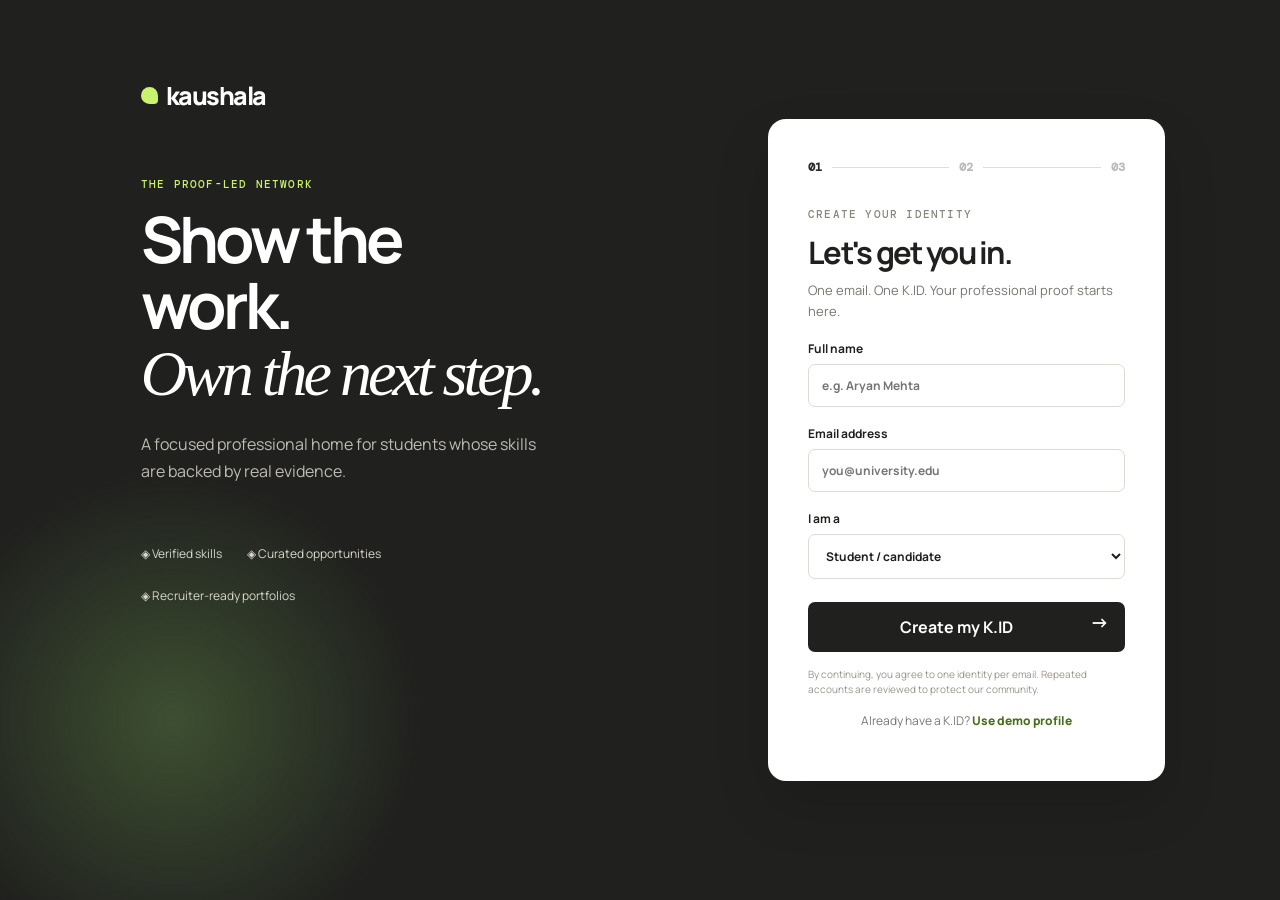
==== kaushala/frontend/index.html @ c70424e6 "add index.html to frontend" ====
<!doctype html>
<html lang="en">

<head>
    <meta charset="UTF-8" />
    <meta
        name="viewport"
        content="width=device-width, initial-scale=1.0"
    />

    <title>Kaushala — proof-led careers</title>

    <link rel="preconnect" href="https://fonts.googleapis.com">
    <link rel="preconnect" href="https://fonts.gstatic.com" crossorigin>

    <link
        href="https://fonts.googleapis.com/css2?family=DM+Mono:wght@400;500&family=Manrope:wght@400;500;600;700;800&display=swap"
        rel="stylesheet"
    >

    <link rel="stylesheet" href="style.css" />
</head>

<body>

<!-- =====================================================
     AUTH
===================================================== -->

<section id="auth" class="auth-shell">

    <div class="auth-copy">

        <a class="brand">
            <i></i>
            kaushala
        </a>

        <div class="eyebrow">
            THE PROOF-LED NETWORK
        </div>

        <h1>
            Show the work.<br>
            <em>Own the next step.</em>
        </h1>

        <p>
            A focused professional home for students
            whose skills are backed by real evidence.
        </p>

        <div class="proof-points">
            <span>◈ Verified skills</span>
            <span>◈ Curated opportunities</span>
            <span>◈ Recruiter-ready portfolios</span>
        </div>

    </div>


    <div class="auth-card">

        <div class="stepper">
            <b>01</b>
            <span></span>
            <b class="muted">02</b>
            <span></span>
            <b class="muted">03</b>
        </div>

        <p class="eyebrow">
            CREATE YOUR IDENTITY
        </p>

        <h2>
            Let's get you in.
        </h2>

        <p class="subtle">
            One email. One K.ID.
            Your professional proof starts here.
        </p>

        <label>
            Full name
            <input
                id="name"
                placeholder="e.g. Aryan Mehta"
            />
        </label>

        <label>
            Email address
            <input
                id="email"
                type="email"
                placeholder="you@university.edu"
            />
        </label>

        <label>
            I am a
            <select id="role">
                <option>Student / candidate</option>
                <option>Recruiter / employer</option>
            </select>
        </label>

        <button
            class="primary"
            id="createID"
        >
            Create my K.ID
            <span>→</span>
        </button>

        <p class="tiny">
            By continuing, you agree to one identity per email.
            Repeated accounts are reviewed to protect our community.
        </p>

        <p class="signin">
            Already have a K.ID?
            <a href="#" id="demoLogin">
                Use demo profile
            </a>
        </p>

    </div>

</section>


<!-- =====================================================
     APPLICATION
===================================================== -->

<main id="app" class="hidden">

    <!-- SIDEBAR -->

    <aside>

        <a class="brand">
            <i></i>
            kaushala
        </a>

        <div class="kid">
            K.ID

            <strong id="kidValue">
                KN-8240
            </strong>

            <button
                id="copyKid"
                title="Copy K.ID"
            >
                ⧉
            </button>
        </div>

        <nav>

            <a
                class="active"
                data-tab="overview"
            >
                ⌘
                <span>Overview</span>
            </a>

            <a data-tab="projects">
                ◫
                <span>Projects</span>
            </a>

            <a data-tab="opportunities">
                ✦
                <span>Opportunities</span>
            </a>

            <a data-tab="evidence">
                ◈
                <span>Evidence vault</span>
            </a>

        </nav>

        <div class="side-bottom">

            <div class="profile-mini">

                <div class="avatar">
                    AM
                </div>

                <span>

                    <b id="sideName">
                        Aryan Mehta
                    </b>

                    <small>
                        Student
                    </small>

                </span>

                <button id="signout">
                    ↗
                </button>

            </div>

        </div>

    </aside>


    <!-- CONTENT -->

    <section class="content">

        <header>

            <div>

                <p class="eyebrow">
                    GOOD MORNING,
                    <span id="greetingName">
                        ARYAN
                    </span>
                </p>

                <h1>
                    Your professional signal,
                    <em>at a glance.</em>
                </h1>

            </div>

            <div class="header-actions">

                <button class="ghost">
                    ⌕ Search
                </button>

                <button class="bell">
                    ♧
                    <i></i>
                </button>

                <button
                    class="ghost cv-button"
                    id="buildCV"
                >
                    ↧ Build CV
                </button>

                <button
                    class="primary compact"
                    id="openProject"
                >
                    + Add project
                </button>

            </div>

        </header>


        <!-- =================================================
             OVERVIEW
        ================================================= -->

        <div
            id="overview"
            class="tab-panel"
        >

            <!-- PROFILE -->

            <section class="profile-banner">

                <div
                    class="avatar large"
                    id="bigAvatar"
                >
                    AM
                </div>

                <div class="profile-info">

                    <div>

                        <h2 id="profileName">
                            Aryan Mehta

                            <span class="verified">
                                ✓
                            </span>
                        </h2>

                        <button class="edit-profile">
                            Edit profile
                        </button>

                    </div>

                    <p>
                        Computer Science · Bengaluru, India
                    </p>

                    <div class="tags">
                        <span>Full-stack development</span>
                        <span>Problem solving</span>
                        <span>Product thinking</span>
                    </div>

                </div>

                <div class="signal">

                    <small>
                        PROFILE SIGNAL
                    </small>

                    <strong>
                        84
                        <em>/100</em>
                    </strong>

                    <div class="meter">
                        <i></i>
                    </div>

                    <p>
                        Strong and growing
                    </p>

                </div>

            </section>


            <!-- =================================================
                 GITHUB ACTIVITY
            ================================================= -->

            <section class="github-profile">

                <div class="github-top">

                    <div class="github-identity">

                        <span class="github-mark">
                            ⌘
                        </span>

                        <div>

                            <p class="eyebrow">
                                GITHUB ACTIVITY
                            </p>

                            <h3>
                                aryan-builds
                            </h3>

                            <span
                                id="githubSummary"
                                class="github-summary"
                            >
                                206 contributions in 2026
                            </span>

                        </div>

                    </div>

                    <a
                        class="github-link"
                        href="#"
                    >
                        View GitHub ↗
                    </a>

                </div>


                <div class="github-toolbar">

                    <div class="github-view-toggle">

                        <button
                            class="github-view active"
                            data-github-view="year"
                        >
                            Year
                        </button>

                        <button
                            class="github-view"
                            data-github-view="month"
                        >
                            Month
                        </button>

                    </div>

                    <div class="github-selects">

                        <select id="githubYear">
                            <option value="2026">
                                2026
                            </option>

                            <option value="2025">
                                2025
                            </option>

                            <option value="2024">
                                2024
                            </option>

                            <option value="2023">
                                2023
                            </option>
                        </select>

                        <select
                            id="githubMonth"
                            class="hidden"
                        >
                            <option value="0">
                                January
                            </option>

                            <option value="1">
                                February
                            </option>

                            <option value="2">
                                March
                            </option>

                            <option value="3">
                                April
                            </option>

                            <option value="4">
                                May
                            </option>

                            <option value="5">
                                June
                            </option>

                            <option value="6">
                                July
                            </option>

                            <option value="7">
                                August
                            </option>

                            <option value="8">
                                September
                            </option>

                            <option value="9">
                                October
                            </option>

                            <option value="10">
                                November
                            </option>

                            <option value="11">
                                December
                            </option>
                        </select>

                    </div>

                </div>


                <div class="github-calendar">

                    <div class="github-weekdays">

                        <span></span>
                        <span>Mon</span>
                        <span></span>
                        <span>Wed</span>
                        <span></span>
                        <span>Fri</span>
                        <span></span>

                    </div>

                    <div class="github-calendar-main">

                        <div
                            id="githubMonthLabels"
                            class="github-month-labels"
                        ></div>

                        <div
                            id="githubHeatmap"
                            class="heatmap github-year-view"
                        ></div>

                    </div>

                </div>


                <div class="github-legend">

                    <span>
                        Less
                    </span>

                    <i class="level-0"></i>
                    <i class="level-1"></i>
                    <i class="level-2"></i>
                    <i class="level-3"></i>
                    <i class="level-4"></i>

                    <span>
                        More
                    </span>

                </div>


                <div
                    id="githubTooltip"
                    class="github-tooltip"
                ></div>


                <div
                    id="githubNumbers"
                    class="github-numbers"
                >

                    <span>
                        <b>12</b>
                        repositories
                    </span>

                    <span>
                        <b>206</b>
                        contributions
                    </span>

                    <span>
                        <b>14</b>
                        day streak
                    </span>

                </div>

            </section>


            <!-- STATS -->

            <section class="stats">

                <div>
                    <small>
                        VERIFIED SKILLS
                    </small>

                    <strong>
                        06
                    </strong>

                    <span>
                        +2 this month ↗
                    </span>
                </div>

                <div>
                    <small>
                        PROFILE VIEWS
                    </small>

                    <strong>
                        128
                    </strong>

                    <span>
                        +18% this week ↗
                    </span>
                </div>

                <div>
                    <small>
                        OPPORTUNITY MATCHES
                    </small>

                    <strong>
                        14
                    </strong>

                    <span>
                        3 new today ✦
                    </span>
                </div>

                <div>
                    <small>
                        PROJECTS SHIPPED
                    </small>

                    <strong>
                        04
                    </strong>

                    <span>
                        Across 3 categories
                    </span>
                </div>

            </section>


            <!-- TWO COLUMN -->

            <div class="grid-two">

                <!-- SKILLS -->

                <section class="panel skill-panel">

                    <div class="panel-title">

                        <div>

                            <p class="eyebrow">
                                SKILL INTELLIGENCE
                            </p>

                            <h2>
                                Evidence, not claims.
                            </h2>

                        </div>

                        <button
                            class="link-btn"
                            data-tab="evidence"
                        >
                            View all →
                        </button>

                    </div>


                    <div class="skills">

                        <div class="skill">

                            <div class="skill-icon blue">
                                &lt;/&gt;
                            </div>

                            <div>
                                <b>JavaScript</b>
                                <small>
                                    Advanced · 3 credentials
                                </small>
                            </div>

                            <div class="skill-bar">
                                <i style="width:88%"></i>
                            </div>

                            <strong>
                                88
                            </strong>

                        </div>


                        <div class="skill">

                            <div class="skill-icon orange">
                                ◉
                            </div>

                            <div>
                                <b>React</b>
                                <small>
                                    Advanced · 2 projects
                                </small>
                            </div>

                            <div class="skill-bar">
                                <i style="width:82%"></i>
                            </div>

                            <strong>
                                82
                            </strong>

                        </div>


                        <div class="skill">

                            <div class="skill-icon purple">
                                ⌁
                            </div>

                            <div>
                                <b>Data structures</b>
                                <small>
                                    LeetCode verified
                                </small>
                            </div>

                            <div class="skill-bar">
                                <i style="width:76%"></i>
                            </div>

                            <strong>
                                76
                            </strong>

                        </div>

                    </div>


                    <!-- LEETCODE -->

                    <div class="leetcode">

                        <div>

                            <span class="lc-logo">
                                ◖
                            </span>

                            <b>
                                LeetCode skill map
                            </b>

                            <small>
                                Synced 2 hours ago
                            </small>

                        </div>

                        <div class="lc-stats">

                            <span>
                                <b>247</b>
                                solved
                            </span>

                            <span>
                                <b>1,682</b>
                                rating
                            </span>

                            <span>
                                <b>Top 18%</b>
                                global
                            </span>

                        </div>

                        <button class="arrow">
                            →
                        </button>

                    </div>


                    <!-- RADAR -->

                    <div class="lc-chart radar-chart">

                        <div class="chart-heading">

                            <span>
                                Problem-solving strengths
                            </span>

                            <b id="radarInsight">
                                Arrays · 84 / 100
                            </b>

                        </div>

                        <div class="radar-wrap">

                            <svg
                                viewBox="0 0 360 210"
                                role="img"
                                aria-label="Interactive six-sided LeetCode skill radar chart"
                            >

                                <title>
                                    LeetCode skill radar chart
                                </title>

                                <polygon
                                    class="radar-grid"
                                    points="180,25 249.3,65 249.3,145 180,185 110.7,145 110.7,65"
                                />

                                <polygon
                                    class="radar-grid mid"
                                    points="180,65 214.6,85 214.6,125 180,145 145.4,125 145.4,85"
                                />

                                <path
                                    class="radar-axis"
                                    d="M180 105V25M180 105L249.3 65M180 105L249.3 145M180 105V185M180 105L110.7 145M180 105L110.7 65"
                                />

                                <polygon
                                    class="radar-data"
                                    points="180,37.8 229.9,76.2 227.1,132.2 180,165.8 136.4,130.2 125.3,73.4"
                                />

                                <g class="radar-nodes">

                                    <circle
                                        cx="180"
                                        cy="37.8"
                                        r="6"
                                    />

                                    <circle
                                        cx="229.9"
                                        cy="76.2"
                                        r="6"
                                    />

                                    <circle
                                        cx="227.1"
                                        cy="132.2"
                                        r="6"
                                    />

                                    <circle
                                        cx="180"
                                        cy="165.8"
                                        r="6"
                                    />

                                    <circle
                                        cx="136.4"
                                        cy="130.2"
                                        r="6"
                                    />

                                    <circle
                                        cx="125.3"
                                        cy="73.4"
                                        r="6"
                                    />

                                </g>

                                <g class="radar-labels">

                                    <text
                                        x="180"
                                        y="15"
                                    >
                                        Arrays
                                    </text>

                                    <text
                                        x="273"
                                        y="56"
                                    >
                                        Strings
                                    </text>

                                    <text
                                        x="274"
                                        y="157"
                                    >
                                        Hashing
                                    </text>

                                    <text
                                        x="180"
                                        y="205"
                                    >
                                        Trees
                                    </text>

                                    <text
                                        x="49"
                                        y="157"
                                    >
                                        DP
                                    </text>

                                    <text
                                        x="52"
                                        y="56"
                                    >
                                        Graphs
                                    </text>

                                </g>

                            </svg>


                            <div class="radar-list">

                                <button>
                                    Arrays
                                    <b>84</b>
                                </button>

                                <button>
                                    Strings
                                    <b>72</b>
                                </button>

                                <button>
                                    Hashing
                                    <b>68</b>
                                </button>

                                <button>
                                    Trees
                                    <b>76</b>
                                </button>

                                <button>
                                    Dynamic programming
                                    <b>63</b>
                                </button>

                                <button>
                                    Graphs
                                    <b>79</b>
                                </button>

                            </div>

                        </div>


                        <div class="difficulty">

                            <span>
                                <i></i>
                                Easy
                                <b>118</b>
                            </span>

                            <span>
                                <i></i>
                                Medium
                                <b>101</b>
                            </span>

                            <span>
                                <i></i>
                                Hard
                                <b>28</b>
                            </span>

                        </div>

                    </div>

                </section>


                <!-- OPPORTUNITIES -->

                <section class="panel opportunity-panel">

                    <div class="panel-title">

                        <div>

                            <p class="eyebrow">
                                FOR YOU
                            </p>

                            <h2>
                                Top matches
                            </h2>

                        </div>

                        <button
                            class="link-btn"
                            data-tab="opportunities"
                        >
                            Explore all →
                        </button>

                    </div>


                    <article>

                        <div class="company coral">
                            N
                        </div>

                        <div>
                            <b>
                                Frontend Engineering Intern
                            </b>

                            <p>
                                Nova Labs · Remote
                            </p>

                            <span>
                                92% match
                            </span>
                        </div>

                        <button class="save">
                            ♡
                        </button>

                    </article>


                    <article>

                        <div class="company mint">
                            C
                        </div>

                        <div>
                            <b>
                                Product Builder Fellowship
                            </b>

                            <p>
                                Canvas · Bengaluru
                            </p>

                            <span>
                                87% match
                            </span>
                        </div>

                        <button class="save">
                            ♡
                        </button>

                    </article>


                    <article>

                        <div class="company lilac">
                            S
                        </div>

                        <div>
                            <b>
                                Full-stack Intern
                            </b>

                            <p>
                                Supercell · Hybrid
                            </p>

                            <span>
                                84% match
                            </span>

                        </div>

                        <button class="save">
                            ♡
                        </button>

                    </article>

                </section>

            </div>


            <!-- PROJECTS -->

            <section class="panel projects-preview">

                <div class="panel-title">

                    <div>

                        <p class="eyebrow">
                            FEATURED WORK
                        </p>

                        <h2>
                            Projects with context.
                        </h2>

                    </div>

                    <button
                        class="link-btn"
                        data-tab="projects"
                    >
                        See all projects →
                    </button>

                </div>

                <div
                    id="projectCards"
                    class="project-cards"
                ></div>

            </section>


            <!-- RECRUITER DASHBOARD -->

            <section
                id="recruiterDashboard"
                class="recruiter-dashboard hidden"
            ></section>

        </div>


        <!-- =================================================
             PROJECTS TAB
        ================================================= -->

        <div
            id="projects"
            class="tab-panel hidden"
        >

            <div class="tab-head">

                <div>

                    <p class="eyebrow">
                        PORTFOLIO
                    </p>

                    <h1>
                        Work that speaks.
                    </h1>

                    <p class="subtle">
                        Every project carries its category,
                        source, and visibility.
                    </p>

                </div>

                <button
                    class="primary compact"
                    id="openProject2"
                >
                    + Add project
                </button>

            </div>

            <div
                id="allProjects"
                class="all-projects"
            ></div>

        </div>


        <!-- =================================================
             OPPORTUNITIES TAB
        ================================================= -->

        <div
            id="opportunities"
            class="tab-panel hidden"
        >

            <div class="tab-head">

                <div>

                    <p class="eyebrow">
                        OPPORTUNITIES
                    </p>

                    <h1>
                        Made for your momentum.
                    </h1>

                    <p
                        class="subtle"
                        id="opportunitySubtitle"
                    >
                        Matched to your verified skills,
                        interests, and project categories.
                    </p>

                </div>

                <div class="header-actions">

                    <button class="ghost">
                        ⚙ Match settings
                    </button>

                    <button
                        class="primary compact hidden"
                        id="openJob"
                    >
                        + Post opportunity
                    </button>

                </div>

            </div>


            <div
                id="recruiterGate"
                class="recruiter-gate hidden"
            >

                <div class="gate-icon">
                    ✓
                </div>

                <div>

                    <p class="eyebrow">
                        RECRUITER ACCESS
                    </p>

                    <h3>
                        Become a verified hiring partner.
                    </h3>

                    <p>
                        Posting is reserved for established
                        recruiters to keep every opportunity
                        credible for students.
                    </p>

                    <ul>
                        <li>
                            100+ completed recruitments
                        </li>

                        <li>
                            Employment at a recognized company
                        </li>
                    </ul>

                </div>

                <button
                    class="primary compact"
                    id="openVerify"
                >
                    Verify recruiter status →
                </button>

            </div>


            <div class="filters">

                <button
                    class="selected"
                    data-filter="all"
                >
                    Best matches
                </button>

                <button data-filter="internship">
                    Internships
                </button>

                <button data-filter="project">
                    Project-based
                </button>

                <button data-filter="experience">
                    Experience-based
                </button>

                <button data-filter="remote">
                    Remote
                </button>

            </div>


            <div
                id="oppList"
                class="opportunity-list"
            ></div>

        </div>


        <!-- =================================================
             EVIDENCE
        ================================================= -->

        <div
            id="evidence"
            class="tab-panel hidden"
        >

            <div class="tab-head">

                <div>

                    <p class="eyebrow">
                        EVIDENCE VAULT
                    </p>

                    <h1>
                        Proof behind every skill.
                    </h1>

                    <p class="subtle">
                        Credentials and linked project
                        repositories—organized for review.
                    </p>

                </div>

                <button class="primary compact">
                    + Add evidence
                </button>

            </div>


            <div class="evidence-grid">

                <section class="panel">

                    <h2>
                        Credentials
                    </h2>

                    <div class="credential">

                        <span>
                            JS
                        </span>

                        <div>

                            <b>
                                Meta Front-End Developer
                            </b>

                            <p>
                                Coursera · Issued May 2026
                            </p>

                        </div>

                        <a>
                            View ↗
                        </a>

                    </div>


                    <div class="credential">

                        <span>
                            AW
                        </span>

                        <div>

                            <b>
                                AWS Cloud Practitioner
                            </b>

                            <p>
                                Amazon Web Services · Issued Feb 2026
                            </p>

                        </div>

                        <a>
                            View ↗
                        </a>

                    </div>

                </section>


                <section class="panel">

                    <h2>
                        Repository evidence
                    </h2>

                    <div class="credential">

                        <span>
                            ↗
                        </span>

                        <div>

                            <b>
                                Cartly source repository
                            </b>

                            <p>
                                Linked to E-commerce project · Public
                            </p>

                        </div>

                        <a>
                            Open ↗
                        </a>

                    </div>


                    <div class="credential">

                        <span>
                            ↗
                        </span>

                        <div>

                            <b>
                                StudyFlow source repository
                            </b>

                            <p>
                                Linked to Education project · Recruiters only
                            </p>

                        </div>

                        <a>
                            Open ↗
                        </a>

                    </div>

                </section>

            </div>

        </div>

    </section>

</main>


<!-- =====================================================
     PROJECT MODAL
===================================================== -->

<div
    id="modal"
    class="modal hidden"
>

    <div class="modal-card">

        <button
            class="close"
            id="closeModal"
        >
            ×
        </button>

        <p class="eyebrow">
            ADD TO PORTFOLIO
        </p>

        <h2>
            Show what you built.
        </h2>

        <label>
            Project name
            <input
                id="projectName"
                placeholder="e.g. Campus Cart"
            />
        </label>

        <label>
            Category
            <select id="projectCategory">
                <option>E-commerce</option>
                <option>Technology</option>
                <option>Education</option>
                <option>Health</option>
                <option>Climate</option>
            </select>
        </label>

        <label>
            Repository URL
            <input
                id="projectRepo"
                placeholder="github.com/yourname/project"
            />
        </label>

        <label>
            Who can see it?
            <select id="projectVisibility">
                <option>Public</option>
                <option>Recruiters only</option>
                <option>Private</option>
            </select>
        </label>

        <button
            class="primary"
            id="saveProject"
        >
            Add project
            <span>→</span>
        </button>

    </div>

</div>


<!-- =====================================================
     JOB MODAL
===================================================== -->

<div
    id="jobModal"
    class="modal hidden"
>

    <div class="modal-card">

        <button
            class="close"
            id="closeJobModal"
        >
            ×
        </button>

        <p class="eyebrow">
            RECRUITER STUDIO
        </p>

        <h2>
            Post an opportunity.
        </h2>

        <label>
            Role title
            <input
                id="jobTitle"
                placeholder="e.g. Product Engineering Intern"
            />
        </label>

        <label>
            Organization
            <input
                id="jobCompany"
                placeholder="Your company"
            />
        </label>

        <label>
            Recruitment type
            <select id="jobType">
                <option>Project-based</option>
                <option>Experience-based</option>
            </select>
        </label>

        <label>
            Category
            <select id="jobCategory">
                <option>Technology</option>
                <option>AI/ML</option>
                <option>Education</option>
                <option>E-commerce</option>
                <option>Health</option>
            </select>
        </label>

        <label>
            Work style
            <select id="jobLocation">
                <option>Remote</option>
                <option>Hybrid</option>
                <option>On-site</option>
            </select>
        </label>

        <label>
            Description
            <input
                id="jobDescription"
                placeholder="Brief opportunity description"
            />
        </label>

        <button
            class="primary"
            id="saveJob"
        >
            Publish opportunity
            <span>→</span>
        </button>

    </div>

</div>


<!-- =====================================================
     VERIFY MODAL
===================================================== -->

<div
    id="verifyModal"
    class="modal hidden"
>

    <div class="modal-card">

        <button
            class="close"
            id="closeVerifyModal"
        >
            ×
        </button>

        <p class="eyebrow">
            RECRUITER VERIFICATION
        </p>

        <h2>
            Build trust before you post.
        </h2>

        <p class="subtle">
            Kaushala verifies established hiring partners
            before their opportunities appear to students.
        </p>

        <label>
            Recognized company
            <input
                id="verifyCompany"
                placeholder="e.g. Acme Technologies"
            />
        </label>

        <label>
            Completed recruitments
            <select id="hireCount">
                <option value="0">
                    Select a range
                </option>

                <option value="100">
                    100–249 hires
                </option>

                <option value="250">
                    250–499 hires
                </option>

                <option value="500">
                    500+ hires
                </option>
            </select>
        </label>

        <label class="check-label">

            <input
                id="attest"
                type="checkbox"
            />

            I confirm these details are accurate
            and can be verified.

        </label>

        <button
            class="primary"
            id="verifyRecruiter"
        >
            Request verified recruiter badge
            <span>→</span>
        </button>

    </div>

</div>


<!-- =====================================================
     CV MODAL
===================================================== -->

<div
    id="cvModal"
    class="modal hidden"
>

    <div class="modal-card cv-modal">

        <button
            class="close"
            id="closeCVModal"
        >
            ×
        </button>

        <p class="eyebrow">
            AUTOMATIC CV BUILDER
        </p>

        <h2>
            Your CV is ready.
        </h2>

        <p class="subtle">
            Generated from your verified profile,
            projects, credentials, and coding performance.
        </p>

        <div
            id="cvPreview"
            class="cv-preview"
        ></div>

        <div class="cv-actions">

            <button
                class="ghost"
                id="printCV"
            >
                ⎙ Print / Save PDF
            </button>

            <button
                class="primary compact"
                id="downloadCV"
            >
                ↧ Download .doc
            </button>

        </div>

    </div>

</div>


<div
    id="toast"
    class="toast hidden"
></div>


<script src="app.js"></script>

</body>
</html>
---- kaushala/frontend/style.css ----
:root{
    --ink:#20201e;
    --muted:#77756e;
    --paper:#f8f7f2;
    --line:#e6e3dc;
    --lime:#c9f26d;
    --card:#fff;

    --github-0:#ebedf0;
    --github-1:#d6e9b9;
    --github-2:#a9cf73;
    --github-3:#72a53b;
    --github-4:#3f6f1d;
}

*{
    box-sizing:border-box;
}

html{
    scroll-behavior:smooth;
}

body{
    margin:0;
    background:var(--paper);
    font-family:Manrope,Arial,sans-serif;
    color:var(--ink);
}

button,
input,
select{
    font:inherit;
}

button{
    cursor:pointer;
}

.hidden{
    display:none!important;
}

h1,
h2,
h3,
p{
    margin-top:0;
}


/* =====================================================
   AUTH
===================================================== */

.auth-shell{
    min-height:100vh;
    display:grid;
    grid-template-columns:1.08fr .92fr;
    background:#20201e;
}

.auth-copy{
    padding:78px 11vw;
    color:#fff;
    position:relative;
    background:
        radial-gradient(
            circle at 25% 80%,
            #3d4f31 0,
            transparent 28%
        ),
        #20201e;
}

.brand{
    font-weight:800;
    font-size:25px;
    letter-spacing:-1.5px;
    display:inline-flex;
    align-items:center;
    gap:8px;
    text-decoration:none;
    color:inherit;
}

.brand i{
    width:17px;
    height:17px;
    border-radius:50% 50% 4px 50%;
    background:var(--lime);
    display:inline-block;
}

.eyebrow{
    font:500 11px "DM Mono",monospace;
    letter-spacing:1.2px;
    color:#89867e;
    margin:0 0 15px;
}

.auth-copy .eyebrow{
    margin-top:64px;
    color:var(--lime);
}

.auth-copy h1{
    font-size:clamp(45px,5vw,70px);
    letter-spacing:-4px;
    line-height:1.03;
    margin:0 0 24px;
}

.auth-copy em,
header h1 em,
.tab-head h1 em{
    font-family:Georgia,serif;
    font-weight:400;
}

.auth-copy p{
    color:#bdbbb3;
    max-width:410px;
    line-height:1.7;
}

.proof-points{
    margin-top:60px;
    display:flex;
    gap:25px;
    flex-wrap:wrap;
    font-size:12px;
    color:#d9d7ce;
}

.auth-card{
    background:#fff;
    align-self:center;
    margin:55px 9vw 55px 6vw;
    padding:40px;
    border-radius:18px;
    max-width:460px;
    box-shadow:0 25px 55px #0002;
}

.stepper{
    display:flex;
    align-items:center;
    gap:10px;
    color:#2a2a27;
    font:12px "DM Mono",monospace;
}

.stepper span{
    height:1px;
    background:#ddd;
    flex:1;
}

.stepper .muted{
    color:#bbb;
}

.auth-card .eyebrow{
    margin:32px 0 10px;
}

.auth-card h2{
    font-size:31px;
    letter-spacing:-1.7px;
    margin-bottom:7px;
}

.subtle{
    color:var(--muted);
    font-size:13px;
    line-height:1.6;
}

label{
    display:block;
    font-size:12px;
    font-weight:700;
    margin:18px 0 0;
}

input,
select{
    width:100%;
    border:1px solid #dedbd3;
    border-radius:7px;
    padding:12px 13px;
    margin-top:7px;
    background:#fff;
    color:var(--ink);
    outline:none;
}

input:focus,
select:focus{
    border-color:#92b94b;
    box-shadow:0 0 0 3px #c9f26d55;
}

.primary{
    border:0;
    border-radius:7px;
    background:var(--ink);
    color:#fff;
    padding:14px 16px;
    font-weight:700;
    cursor:pointer;
    width:100%;
    margin-top:23px;
}

.primary:hover{
    background:#3a3a35;
}

.primary span{
    float:right;
    font-size:19px;
    line-height:13px;
}

.primary.compact{
    width:auto;
    margin:0;
    padding:11px 16px;
}

.tiny{
    font-size:10px!important;
    color:#97948b;
    line-height:1.5;
    margin:15px 0;
}

.signin{
    text-align:center;
    font-size:12px;
    color:#777;
}

.signin a,
.link-btn{
    color:#477018;
    font-weight:800;
    text-decoration:none;
}

.link-btn{
    border:0;
    background:none;
    cursor:pointer;
    font-size:12px;
}


/* =====================================================
   APP / SIDEBAR
===================================================== */

#app{
    min-height:100vh;
    display:flex;
}

aside{
    width:245px;
    background:#20201e;
    color:#fff;
    padding:30px 18px;
    display:flex;
    flex-direction:column;
    position:fixed;
    inset:0 auto 0 0;
    z-index:4;
}

.kid{
    font:11px "DM Mono",monospace;
    letter-spacing:1px;
    margin:50px 10px 32px;
    color:#a9a69b;
}

.kid strong{
    color:var(--lime);
    margin-left:7px;
}

.kid button{
    background:none;
    border:0;
    color:#aaa;
    cursor:pointer;
}

nav a{
    padding:13px 12px;
    margin:4px 0;
    display:flex;
    gap:14px;
    border-radius:7px;
    color:#aaa79f;
    font-size:13px;
    cursor:pointer;
}

nav a.active,
nav a:hover{
    background:#343430;
    color:#fff;
}

.side-bottom{
    margin-top:auto;
    border-top:1px solid #3c3c37;
    padding-top:19px;
}

.profile-mini{
    display:flex;
    align-items:center;
    gap:10px;
    font-size:11px;
}

.avatar{
    width:36px;
    height:36px;
    border-radius:50%;
    display:grid;
    place-items:center;
    background:var(--lime);
    color:#20201e;
    font-weight:800;
    font-size:12px;
}

.profile-mini small{
    display:block;
    color:#999;
    margin-top:3px;
}

.profile-mini button{
    margin-left:auto;
    background:none;
    color:#aaa;
    border:0;
    font-size:17px;
    cursor:pointer;
}


/* =====================================================
   CONTENT
===================================================== */

.content{
    margin-left:245px;
    padding:40px 4.7vw;
    width:calc(100% - 245px);
    max-width:1640px;
}

header,
.tab-head{
    display:flex;
    justify-content:space-between;
    align-items:flex-start;
    margin-bottom:31px;
}

header .eyebrow,
.tab-head .eyebrow{
    margin:0 0 10px;
}

header h1,
.tab-head h1{
    font-size:27px;
    letter-spacing:-1.6px;
    margin:0;
}

.header-actions{
    display:flex;
    gap:9px;
    align-items:center;
}

.ghost,
.bell{
    background:#fff;
    border:1px solid var(--line);
    border-radius:7px;
    padding:10px 13px;
    font-size:12px;
    color:#555;
}

.bell{
    padding:9px 12px;
    position:relative;
}

.bell i{
    position:absolute;
    width:5px;
    height:5px;
    background:#ef705f;
    border-radius:50%;
    top:7px;
    right:7px;
}


/* =====================================================
   PROFILE
===================================================== */

.profile-banner{
    background:#e9f6cf;
    border-radius:14px;
    padding:27px 30px;
    display:flex;
    align-items:center;
    gap:18px;
}

.large{
    width:67px;
    height:67px;
    font-size:18px;
}

.profile-info{
    flex:1;
}

.profile-info>div{
    display:flex;
    align-items:center;
    gap:12px;
}

.profile-info h2{
    font-size:21px;
    letter-spacing:-1px;
    margin:0;
}

.verified{
    font-size:12px;
    background:#598a23;
    color:#fff;
    padding:2px 5px;
    border-radius:50%;
}

.edit-profile{
    border:0;
    background:transparent;
    text-decoration:underline;
    font-size:11px;
    cursor:pointer;
}

.profile-info p{
    font-size:12px;
    margin:6px 0;
}

.tags{
    display:flex;
    gap:7px;
    flex-wrap:wrap;
}

.tags span{
    font:10px "DM Mono",monospace;
    background:#fff8;
    padding:5px 7px;
    border-radius:4px;
}

.signal{
    border-left:1px solid #c6d7a8;
    padding-left:25px;
    min-width:180px;
}

.signal small,
.stats small{
    font:10px "DM Mono",monospace;
    letter-spacing:.7px;
    color:#737a63;
}

.signal strong{
    font-size:28px;
    display:block;
    margin:3px 0;
}

.signal strong em{
    font-size:12px;
    font-style:normal;
    color:#777;
}

.meter{
    height:5px;
    background:#d4dfbd;
    border-radius:5px;
}

.meter i{
    display:block;
    height:100%;
    width:84%;
    background:#6b9e2a;
    border-radius:5px;
}

.signal p{
    font-size:10px;
    margin:5px 0;
    color:#658526;
}


/* =====================================================
   GITHUB ACTIVITY
===================================================== */

.github-profile{
    position:relative;
    background:#fff;
    border:1px solid var(--line);
    border-radius:14px;
    margin-top:16px;
    padding:22px 24px 18px;
    overflow:visible;
}

.github-top{
    display:flex;
    align-items:flex-start;
    justify-content:space-between;
    gap:20px;
}

.github-identity{
    display:flex;
    align-items:center;
    gap:13px;
}

.github-mark{
    width:34px;
    height:34px;
    border-radius:50%;
    background:#242420;
    color:#fff;
    display:grid;
    place-items:center;
    font-size:16px;
}

.github-identity .eyebrow{
    margin:0 0 5px;
}

.github-identity h3{
    font-size:16px;
    letter-spacing:-.5px;
    margin:0 0 3px;
}

.github-summary{
    color:#8b8982;
    font-size:10px;
}

.github-link{
    color:#527c20;
    font-size:11px;
    font-weight:700;
    text-decoration:none;
    white-space:nowrap;
}

.github-toolbar{
    margin-top:19px;
    display:flex;
    align-items:center;
    justify-content:space-between;
    gap:12px;
}

.github-view-toggle{
    display:flex;
    background:#f3f2ed;
    border:1px solid #e2e0d9;
    border-radius:7px;
    padding:3px;
}

.github-view{
    border:0;
    background:transparent;
    color:#77756e;
    font-size:10px;
    font-weight:700;
    padding:6px 11px;
    border-radius:5px;
}

.github-view:hover{
    color:#20201e;
}

.github-view.active{
    background:#20201e;
    color:#fff;
}

.github-selects{
    display:flex;
    gap:8px;
}

.github-selects select{
    width:auto;
    min-width:95px;
    height:32px;
    margin:0;
    padding:6px 28px 6px 10px;
    border-radius:6px;
    border:1px solid #dedbd3;
    background:#fff;
    font-size:10px;
    color:#45433e;
}


/* CALENDAR */

.github-calendar{
    margin-top:20px;
    display:grid;
    grid-template-columns:36px minmax(0,1fr);
    gap:8px;
}

.github-weekdays{
    display:grid;
    grid-template-rows:repeat(7,13px);
    row-gap:4px;
    padding-top:22px;
}

.github-weekdays span{
    font:8px "DM Mono",monospace;
    color:#8b8982;
    display:flex;
    align-items:center;
}

.github-weekdays span:first-child,
.github-weekdays span:nth-child(3),
.github-weekdays span:nth-child(5),
.github-weekdays span:nth-child(7){
    visibility:hidden;
}

.github-calendar-main{
    min-width:0;
    overflow-x:auto;
    overflow-y:visible;
    padding-bottom:4px;
    scrollbar-width:thin;
}

.github-month-labels{
    display:grid;
    grid-template-columns:repeat(var(--github-weeks,53),14px);
    column-gap:4px;
    height:18px;
    min-width:max-content;
    align-items:start;
}

.github-month-labels span{
    font:8px "DM Mono",monospace;
    color:#8b8982;
    white-space:nowrap;
}

.heatmap{
    display:grid;
    grid-auto-flow:column;
    grid-template-rows:repeat(7,13px);
    grid-auto-columns:14px;
    gap:4px;
    min-width:max-content;
}

.github-day{
    width:14px;
    height:13px;
    min-width:14px;
    min-height:13px;
    padding:0;
    border:0;
    border-radius:3px;
    background:var(--github-0);
    transition:
        transform .12s ease,
        box-shadow .12s ease;
}

.github-day:hover,
.github-day:focus-visible{
    transform:scale(1.22);
    outline:none;
    box-shadow:0 0 0 2px #20201e33;
    position:relative;
    z-index:3;
}

.github-day.empty{
    visibility:hidden;
}

.github-day.level-0{
    background:var(--github-0);
}

.github-day.level-1{
    background:var(--github-1);
}

.github-day.level-2{
    background:var(--github-2);
}

.github-day.level-3{
    background:var(--github-3);
}

.github-day.level-4{
    background:var(--github-4);
}


/* LEGEND */

.github-legend{
    display:flex;
    justify-content:flex-end;
    align-items:center;
    gap:5px;
    margin-top:9px;
    color:#8b8982;
    font:8px "DM Mono",monospace;
}

.github-legend i{
    width:12px;
    height:12px;
    border-radius:3px;
    display:block;
}

.github-legend .level-0{
    background:var(--github-0);
}

.github-legend .level-1{
    background:var(--github-1);
}

.github-legend .level-2{
    background:var(--github-2);
}

.github-legend .level-3{
    background:var(--github-3);
}

.github-legend .level-4{
    background:var(--github-4);
}


/* TOOLTIP */

.github-tooltip{
    position:absolute;
    z-index:20;
    transform:
        translate(-50%,-100%)
        translateY(-8px);
    background:#242420;
    color:#fff;
    border-radius:6px;
    padding:7px 9px;
    pointer-events:none;
    opacity:0;
    visibility:hidden;
    transition:
        opacity .12s ease,
        visibility .12s ease;
    box-shadow:0 7px 20px #0003;
    white-space:nowrap;
}

.github-tooltip.visible{
    opacity:1;
    visibility:visible;
}

.github-tooltip strong{
    display:block;
    font-size:9px;
}

.github-tooltip span{
    display:block;
    color:#b9c59d;
    font:8px "DM Mono",monospace;
    margin-top:2px;
}


/* NUMBERS */

.github-numbers{
    display:grid;
    grid-template-columns:repeat(3,1fr);
    margin-top:16px;
    border-top:1px solid var(--line);
    padding-top:14px;
}

.github-numbers span{
    min-height:42px;
    padding-right:20px;
    border-right:1px solid var(--line);
    color:#8b8982;
    font:8px "DM Mono",monospace;
}

.github-numbers span:not(:first-child){
    padding-left:20px;
}

.github-numbers span:last-child{
    border-right:0;
}

.github-numbers b{
    display:block;
    color:#20201e;
    font:800 16px Manrope,Arial,sans-serif;
    margin-bottom:2px;
}


/* =====================================================
   GENERAL STATS
===================================================== */

.stats{
    display:grid;
    grid-template-columns:repeat(4,1fr);
    gap:12px;
    margin:16px 0;
}

.stats>div{
    background:#fff;
    border:1px solid var(--line);
    border-radius:10px;
    padding:16px;
}

.stats strong{
    font-size:24px;
    display:block;
    margin:7px 0 2px;
}

.stats span{
    font-size:10px;
    color:#648f2b;
}


/* =====================================================
   PANELS
===================================================== */

.grid-two{
    display:grid;
    grid-template-columns:1.2fr .8fr;
    gap:16px;
}

.panel{
    background:#fff;
    border:1px solid var(--line);
    border-radius:12px;
    padding:23px;
}

.panel-title{
    display:flex;
    justify-content:space-between;
    align-items:flex-start;
}

.panel-title .eyebrow{
    margin:0 0 8px;
}

.panel h2{
    font-size:17px;
    letter-spacing:-.8px;
    margin:0;
}


/* =====================================================
   SKILLS
===================================================== */

.skills{
    margin-top:18px;
}

.skill{
    display:grid;
    grid-template-columns:35px 1fr 100px 28px;
    align-items:center;
    gap:10px;
    margin:14px 0;
}

.skill-icon{
    height:30px;
    width:30px;
    display:grid;
    place-items:center;
    border-radius:7px;
    font-size:12px;
    font-weight:800;
}

.blue{
    background:#dceaff;
    color:#3772bc;
}

.orange{
    background:#ffead6;
    color:#d47b22;
}

.purple{
    background:#ebe0ff;
    color:#8960be;
}

.skill b{
    font-size:12px;
    display:block;
}

.skill small{
    font-size:10px;
    color:var(--muted);
}

.skill-bar{
    height:5px;
    background:#eee;
    border-radius:6px;
}

.skill-bar i{
    height:100%;
    background:#86b944;
    display:block;
    border-radius:6px;
}

.skill>strong{
    font:11px "DM Mono",monospace;
}


/* =====================================================
   LEETCODE
===================================================== */

.leetcode{
    border-top:1px solid var(--line);
    padding-top:16px;
    margin-top:18px;
    display:flex;
    align-items:center;
    gap:9px;
}

.leetcode>div:first-child{
    min-width:155px;
}

.leetcode b{
    font-size:12px;
    display:block;
}

.leetcode small{
    font-size:10px;
    color:#888;
}

.lc-logo{
    color:#f19b36;
    font-size:24px;
    float:left;
    margin-right:7px;
}

.lc-stats{
    display:flex;
    gap:16px;
    flex:1;
}

.lc-stats span{
    font-size:9px;
    color:#888;
}

.lc-stats b{
    font-size:13px;
    color:#333;
}

.arrow,
.save{
    background:none;
    border:0;
    font-size:20px;
    cursor:pointer;
}


/* =====================================================
   RADAR
===================================================== */

.lc-chart{
    margin-top:18px;
}

.chart-heading{
    display:flex;
    justify-content:space-between;
    align-items:center;
    gap:10px;
    margin-bottom:8px;
}

.chart-heading span{
    color:#77756e;
    font-size:10px;
}

.chart-heading b{
    font:10px "DM Mono",monospace;
    color:#5e8427;
}

.radar-wrap{
    position:relative;
    display:grid;
    grid-template-columns:minmax(230px,1fr) 150px;
    gap:8px;
    align-items:center;
    min-height:230px;
}

.radar-wrap svg{
    width:100%;
    max-width:390px;
    height:auto;
    overflow:visible;
}

.radar-grid{
    fill:#f8f8f5;
    stroke:#dcd9d1;
    stroke-width:1.1;
}

.radar-grid.mid{
    fill:#fff;
    stroke:#e6e3dc;
}

.radar-axis{
    stroke:#dedbd4;
    stroke-width:1;
}

.radar-data{
    fill:#c9f26d66;
    stroke:#729d2e;
    stroke-width:2.4;
    stroke-linejoin:round;
    transition:all .25s ease;
}

.radar-nodes circle{
    fill:#fff;
    stroke:#729d2e;
    stroke-width:2;
    cursor:pointer;
    transition:all .16s ease;
}

.radar-nodes circle:hover,
.radar-nodes circle.active{
    fill:#c9f26d;
    stroke-width:3;
    filter:
        drop-shadow(
            0 3px 5px rgba(73,95,35,.25)
        );
}

.radar-nodes circle:focus{
    outline:none;
    fill:#c9f26d;
    stroke-width:3;
}

.radar-labels text{
    font:
        700 9px Manrope,
        Arial,
        sans-serif;
    fill:#77756e;
    text-anchor:middle;
}

.radar-list{
    display:grid;
    gap:5px;
    align-content:center;
}

.radar-list button{
    border:1px solid transparent;
    background:#f7f6f1;
    border-radius:7px;
    padding:7px 8px;
    display:flex;
    justify-content:space-between;
    align-items:center;
    gap:7px;
    color:#69665f;
    font-size:9px;
    text-align:left;
    cursor:pointer;
    transition:all .16s ease;
}

.radar-list button:hover,
.radar-list button.active{
    background:#eff8dc;
    border-color:#cfe5a3;
    color:#30411e;
    transform:translateX(-2px);
}

.radar-list button b{
    font:800 10px "DM Mono",monospace;
    color:#5e8427;
}

.radar-tooltip{
    position:absolute;
    z-index:3;
    min-width:92px;
    padding:7px 9px;
    border:1px solid #d9e8bd;
    border-radius:7px;
    background:#20201e;
    color:#fff;
    box-shadow:0 8px 18px rgba(0,0,0,.14);
    opacity:0;
    transform:translateY(3px);
    pointer-events:none;
    transition:
        opacity .15s ease,
        transform .15s ease;
}

.radar-tooltip.visible{
    opacity:1;
    transform:translateY(0);
}

.radar-tooltip b,
.radar-tooltip span{
    display:block;
}

.radar-tooltip b{
    font-size:9px;
}

.radar-tooltip span{
    font:8px "DM Mono",monospace;
    color:#c9f26d;
    margin-top:2px;
}

.difficulty{
    display:flex;
    gap:15px;
    margin-top:5px;
}

.difficulty span{
    font:9px "DM Mono",monospace;
    color:#777;
}

.difficulty i{
    display:inline-block;
    width:7px;
    height:7px;
    border-radius:50%;
    background:#8ab64c;
    margin-right:4px;
}

.difficulty b{
    color:#333;
}


/* =====================================================
   OPPORTUNITIES
===================================================== */

.opportunity-panel article{
    display:flex;
    align-items:center;
    gap:10px;
    border-bottom:1px solid var(--line);
    padding:15px 0;
}

.opportunity-panel article:last-child{
    border:0;
}

.company{
    height:34px;
    width:34px;
    border-radius:8px;
    display:grid;
    place-items:center;
    font-weight:800;
    flex-shrink:0;
}

.coral{
    background:#ffded4;
    color:#bf644e;
}

.mint{
    background:#d6f3e3;
    color:#4b9b77;
}

.lilac{
    background:#e8e0fa;
    color:#7a61a7;
}

.opp-card>div:nth-child(2),
.opportunity-panel article>div:nth-child(2){
    flex:1;
}

.opportunity-panel article b{
    font-size:12px;
}

.opportunity-panel article p{
    font-size:10px;
    color:#777;
    margin:3px 0;
}

.opportunity-panel article span{
    font:9px "DM Mono",monospace;
    color:#639727;
}


/* =====================================================
   PROJECTS
===================================================== */

.projects-preview{
    margin-top:16px;
}

.project-cards,
.all-projects{
    display:grid;
    grid-template-columns:repeat(3,1fr);
    gap:13px;
    margin-top:18px;
}

.project{
    border:1px solid var(--line);
    border-radius:10px;
    overflow:hidden;
    background:#fff;
}

.project-art{
    height:82px;
    padding:13px;
    color:#fff;
    font-weight:800;
    font-size:18px;
    letter-spacing:-1px;
}

.project:nth-child(1) .project-art{
    background:#4569a2;
}

.project:nth-child(2) .project-art{
    background:#b96d46;
}

.project:nth-child(3) .project-art{
    background:#6f8e56;
}

.project-body{
    padding:12px;
}

.project-body h3{
    font-size:13px;
    margin:0 0 5px;
}

.project-body p{
    font-size:10px;
    color:#777;
    margin:0 0 12px;
    line-height:1.5;
}

.project-meta{
    display:flex;
    justify-content:space-between;
    align-items:center;
    font:9px "DM Mono",monospace;
    color:#777;
}

.project-meta span:first-child{
    background:#f0eee7;
    padding:4px;
    border-radius:3px;
}


/* =====================================================
   OPPORTUNITY TAB
===================================================== */

.tab-head{
    margin-bottom:23px;
}

.tab-head .subtle{
    margin:6px 0;
}

.filters{
    display:flex;
    gap:8px;
    margin-bottom:16px;
    flex-wrap:wrap;
}

.filters button{
    border:1px solid var(--line);
    background:#fff;
    padding:8px 12px;
    border-radius:20px;
    font-size:11px;
    cursor:pointer;
}

.filters button:hover{
    border-color:#b7c59b;
}

.filters .selected{
    background:#20201e;
    color:#fff;
}

.opportunity-list{
    display:grid;
    gap:10px;
}

.opp-card{
    background:#fff;
    border:1px solid var(--line);
    border-radius:12px;
    padding:19px;
    display:flex;
    align-items:center;
    gap:15px;
}

.opp-card .company{
    width:46px;
    height:46px;
}

.opp-card h3{
    font-size:14px;
    margin:0 0 4px;
}

.opp-card p{
    font-size:11px;
    color:#777;
    margin:0;
}

.opp-card .match{
    font:11px "DM Mono",monospace;
    color:#648f2b;
    background:#eaf5d7;
    padding:7px;
    border-radius:4px;
}

.opp-card .apply{
    width:auto;
    margin:0;
    padding:9px 14px;
    font-size:11px;
}


/* =====================================================
   EVIDENCE
===================================================== */

.evidence-grid{
    display:grid;
    grid-template-columns:1fr 1fr;
    gap:16px;
}

.credential{
    display:flex;
    align-items:center;
    gap:12px;
    padding:17px 0;
    border-bottom:1px solid var(--line);
}

.credential:last-child{
    border:0;
}

.credential>span{
    width:34px;
    height:34px;
    border-radius:7px;
    background:#e2edff;
    color:#4070a9;
    display:grid;
    place-items:center;
    font-size:10px;
    font-weight:800;
}

.credential div{
    flex:1;
}

.credential b{
    font-size:12px;
}

.credential p{
    font-size:10px;
    color:#777;
    margin:3px 0;
}

.credential a{
    font-size:10px;
    color:#57861e;
}


/* =====================================================
   RECRUITER GATE
===================================================== */

.recruiter-gate{
    display:flex;
    align-items:center;
    gap:17px;
    background:#20201e;
    color:#fff;
    border-radius:12px;
    padding:20px 22px;
    margin:0 0 16px;
}

.gate-icon{
    width:38px;
    height:38px;
    display:grid;
    place-items:center;
    background:var(--lime);
    border-radius:50%;
    color:#20201e;
    font-weight:800;
    flex-shrink:0;
}

.recruiter-gate>div:nth-child(2){
    flex:1;
}

.recruiter-gate .eyebrow{
    margin:0 0 5px;
    color:var(--lime);
}

.recruiter-gate h3{
    font-size:15px;
    margin:0 0 4px;
}

.recruiter-gate p:not(.eyebrow){
    font-size:11px;
    color:#c3c2bb;
    margin:0;
}

.recruiter-gate ul{
    display:flex;
    gap:20px;
    padding:0;
    margin:10px 0 0;
    list-style:none;
    font:10px "DM Mono",monospace;
    color:#d9e5b9;
}

.recruiter-gate li:before{
    content:'✓ ';
    color:var(--lime);
}

.recruiter-gate .primary{
    background:var(--lime);
    color:var(--ink);
    white-space:nowrap;
}

.check-label{
    display:flex;
    align-items:center;
    gap:8px;
    font-size:11px;
    line-height:1.4;
    font-weight:500;
}

.check-label input{
    width:auto;
    margin:0;
}


/* =====================================================
   MODALS
===================================================== */

.modal{
    position:fixed;
    inset:0;
    background:#171715aa;
    display:grid;
    place-items:center;
    z-index:20;
    padding:20px;
}

.modal-card{
    position:relative;
    width:min(440px,100%);
    max-height:90vh;
    overflow:auto;
    background:#fff;
    border-radius:14px;
    padding:33px;
}

.modal-card .eyebrow{
    margin:0 0 9px;
}

.modal-card h2{
    font-size:24px;
    letter-spacing:-1px;
}

.close{
    position:absolute;
    right:18px;
    top:13px;
    border:0;
    background:none;
    font-size:26px;
    cursor:pointer;
}

.cv-preview{
    background:#f7f6f1;
    border:1px solid var(--line);
    border-radius:8px;
    padding:16px;
    max-height:400px;
    overflow:auto;
}

.cv-actions{
    display:flex;
    gap:8px;
    margin-top:12px;
}

.cv-actions .ghost,
.cv-actions .primary{
    flex:1;
}


/* =====================================================
   TOAST
===================================================== */

.toast{
    position:fixed;
    bottom:26px;
    right:26px;
    background:#242420;
    color:#fff;
    padding:14px 18px;
    border-radius:8px;
    font-size:12px;
    box-shadow:0 8px 25px #0003;
    z-index:50;
}


/* =====================================================
   RECRUITER DASHBOARD
===================================================== */

.recruiter-dashboard{
    margin-top:16px;
}

.recruiter-stats,
.portal-metrics{
    display:grid;
    grid-template-columns:repeat(4,1fr);
    gap:12px;
    margin-bottom:16px;
}

.recruiter-stats>div,
.portal-metrics>div{
    background:#fff;
    border:1px solid var(--line);
    border-radius:10px;
    padding:15px;
}

.recruiter-stats small,
.portal-metrics small{
    display:block;
    font:9px "DM Mono",monospace;
    color:#858279;
    margin-top:5px;
}

.recruiter-stats strong,
.portal-metrics strong{
    display:block;
    font-size:23px;
    margin:6px 0 2px;
}

.recruiter-stats em,
.portal-metrics em{
    font-size:9px;
    color:#65902d;
    font-style:normal;
}

.recruiter-grid{
    display:grid;
    grid-template-columns:1.25fr .75fr;
    gap:16px;
    margin-bottom:16px;
}

.role-health>div{
    display:grid;
    grid-template-columns:35px 1fr 80px;
    align-items:center;
    gap:10px;
    padding:13px 0;
    border-bottom:1px solid var(--line);
}

.role-health>div:last-child{
    border:0;
}

.role-health b{
    font-size:11px;
}

.role-health p{
    font-size:9px;
    color:#777;
    margin:3px 0 0;
}

.role-health strong{
    font:11px "DM Mono",monospace;
    text-align:right;
}

.role-health strong small{
    display:block;
    color:#888;
}

.rank-card p{
    font-size:10px;
    color:#777;
    line-height:1.5;
}

.rank-legend{
    margin-top:30px;
    display:flex;
    justify-content:space-between;
    font:9px "DM Mono",monospace;
    color:#777;
}

.rank-legend i{
    width:8px;
    height:8px;
    background:#8ab64c;
    display:inline-block;
    border-radius:50%;
}


/* =====================================================
   RESPONSIVE
===================================================== */

@media(max-width:1100px){

    .grid-two{
        grid-template-columns:1fr;
    }

    .recruiter-grid{
        grid-template-columns:1fr;
    }

    .recruiter-stats,
    .portal-metrics{
        grid-template-columns:repeat(2,1fr);
    }

}


@media(max-width:900px){

    aside{
        width:66px;
        padding:25px 10px;
    }

    aside .brand{
        font-size:0;
    }

    aside .brand i{
        width:22px;
        height:22px;
    }

    .kid,
    nav span,
    .profile-mini span,
    .profile-mini button{
        display:none;
    }

    nav{
        margin-top:55px;
    }

    nav a{
        font-size:19px;
        justify-content:center;
    }

    .content{
        margin-left:66px;
        width:calc(100% - 66px);
        padding:30px;
    }

    .signal{
        display:none;
    }

    .radar-wrap{
        grid-template-columns:1fr;
    }

    .radar-wrap svg{
        margin:auto;
    }

    .radar-list{
        grid-template-columns:repeat(2,1fr);
    }

}


@media(max-width:650px){

    .auth-shell{
        grid-template-columns:1fr;
    }

    .auth-copy{
        padding:35px;
    }

    .auth-copy h1{
        font-size:45px;
    }

    .auth-card{
        margin:0 20px 30px;
    }

    .content{
        padding:21px 14px;
    }

    header{
        margin-bottom:22px;
    }

    header h1{
        font-size:22px;
    }

    .header-actions .ghost,
    .bell{
        display:none;
    }

    .profile-banner{
        padding:19px;
    }

    .stats{
        grid-template-columns:1fr 1fr;
    }

    .project-cards,
    .all-projects{
        grid-template-columns:1fr;
    }

    .skill{
        grid-template-columns:35px 1fr 24px;
    }

    .skill-bar{
        display:none;
    }

    .leetcode{
        flex-wrap:wrap;
    }

    .lc-stats{
        order:3;
        width:100%;
    }

    .evidence-grid{
        grid-template-columns:1fr;
    }

    .opp-card{
        flex-wrap:wrap;
    }

    .opp-card .apply{
        margin-left:auto;
    }

    .filters{
        overflow:auto;
        flex-wrap:nowrap;
    }

    .profile-info p{
        font-size:10px;
    }

    .recruiter-gate{
        align-items:flex-start;
        flex-wrap:wrap;
    }

    .recruiter-gate ul{
        display:block;
    }

    .recruiter-gate li{
        margin:5px 0;
    }

    .github-profile{
        padding:18px 14px;
    }

    .github-top{
        flex-direction:column;
    }

    .github-toolbar{
        align-items:flex-start;
        flex-direction:column;
    }

    .github-selects{
        width:100%;
    }

    .github-selects select{
        flex:1;
    }

    .github-calendar{
        grid-template-columns:30px minmax(0,1fr);
        gap:5px;
    }

    .github-numbers span{
        padding-right:8px;
    }

    .github-numbers span:not(:first-child){
        padding-left:8px;
    }

    .github-numbers b{
        font-size:14px;
    }

    .recruiter-stats,
    .portal-metrics{
        grid-template-columns:1fr 1fr;
    }

}


@media(max-width:430px){

    .github-day{
        width:12px;
        min-width:12px;
        height:12px;
    }

    .heatmap{
        grid-auto-columns:12px;
        grid-template-rows:repeat(7,12px);
        gap:3px;
    }

    .github-month-labels{
        grid-template-columns:repeat(
            var(--github-weeks,53),
            12px
        );
        column-gap:3px;
    }

    .github-numbers{
        grid-template-columns:1fr;
        gap:10px;
    }

    .github-numbers span,
    .github-numbers span:not(:first-child){
        border-right:0;
        border-bottom:1px solid var(--line);
        padding:0 0 8px;
    }

}
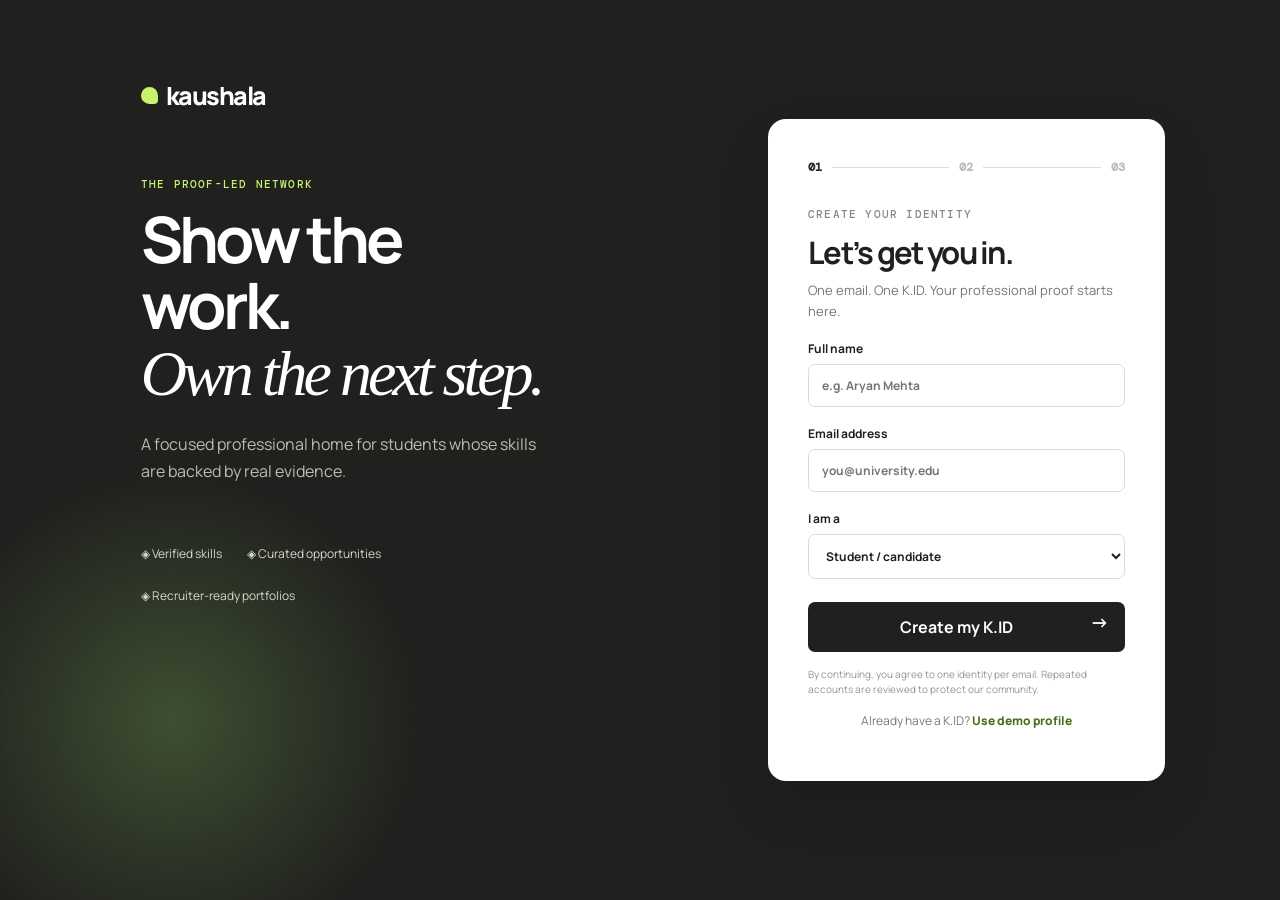
==== commit 44bd0695: "update frontend" ====
--- a/kaushala/frontend/index.html
+++ b/kaushala/frontend/index.html
@@ -1,1807 +1,106 @@
 <!doctype html>
 <html lang="en">
+<head>
+  <meta charset="UTF-8" />
+  <meta name="viewport" content="width=device-width, initial-scale=1.0" />
+  <title>Kaushala — proof-led careers</title>
+  <link rel="preconnect" href="https://fonts.googleapis.com">
+  <link rel="preconnect" href="https://fonts.gstatic.com" crossorigin>
+  <link href="https://fonts.googleapis.com/css2?family=DM+Mono:wght@400;500&family=Manrope:wght@400;500;600;700;800&display=swap" rel="stylesheet">
+  <link rel="stylesheet" href="style.css" />
+</head>
+<body>
+  <section id="auth" class="auth-shell">
+    <div class="auth-copy"><a class="brand"><i></i>kaushala</a><div class="eyebrow">THE PROOF-LED NETWORK</div><h1>Show the work.<br><em>Own the next step.</em></h1><p>A focused professional home for students whose skills are backed by real evidence.</p><div class="proof-points"><span>◈ Verified skills</span><span>◈ Curated opportunities</span><span>◈ Recruiter-ready portfolios</span></div></div>
+    <div class="auth-card"><div class="stepper"><b>01</b><span></span><b class="muted">02</b><span></span><b class="muted">03</b></div><p class="eyebrow">CREATE YOUR IDENTITY</p><h2>Let’s get you in.</h2><p class="subtle">One email. One K.ID. Your professional proof starts here.</p><label>Full name<input id="name" placeholder="e.g. Aryan Mehta" /></label><label>Email address<input id="email" type="email" placeholder="you@university.edu" /></label><label>I am a<select id="role"><option>Student / candidate</option><option>Recruiter / employer</option></select></label><button class="primary" id="createID">Create my K.ID <span>→</span></button><p class="tiny">By continuing, you agree to one identity per email. Repeated accounts are reviewed to protect our community.</p><p class="signin">Already have a K.ID? <a href="#" id="demoLogin">Use demo profile</a></p></div>
+  </section>
 
-<head>
-    <meta charset="UTF-8" />
-    <meta
-        name="viewport"
-        content="width=device-width, initial-scale=1.0"
-    />
-
-    <title>Kaushala — proof-led careers</title>
-
-    <link rel="preconnect" href="https://fonts.googleapis.com">
-    <link rel="preconnect" href="https://fonts.gstatic.com" crossorigin>
-
-    <link
-        href="https://fonts.googleapis.com/css2?family=DM+Mono:wght@400;500&family=Manrope:wght@400;500;600;700;800&display=swap"
-        rel="stylesheet"
-    >
-
-    <link rel="stylesheet" href="style.css" />
-</head>
-
-<body>
-
-<!-- =====================================================
-     AUTH
-===================================================== -->
-
-<section id="auth" class="auth-shell">
-
-    <div class="auth-copy">
-
-        <a class="brand">
-            <i></i>
-            kaushala
-        </a>
-
-        <div class="eyebrow">
-            THE PROOF-LED NETWORK
-        </div>
-
-        <h1>
-            Show the work.<br>
-            <em>Own the next step.</em>
-        </h1>
-
-        <p>
-            A focused professional home for students
-            whose skills are backed by real evidence.
-        </p>
-
-        <div class="proof-points">
-            <span>◈ Verified skills</span>
-            <span>◈ Curated opportunities</span>
-            <span>◈ Recruiter-ready portfolios</span>
-        </div>
-
+  <main id="app" class="hidden">
+    <aside><a class="brand"><i></i>kaushala</a><div class="kid">K.ID <strong id="kidValue">KN-8240</strong><button id="copyKid" title="Copy K.ID">⧉</button></div><nav><a class="active" data-tab="overview">⌘ <span id="overviewNavLabel">Overview</span></a><a id="projectsNav" data-tab="projects">◫ <span>Projects</span></a><a id="opportunitiesNav" data-tab="opportunities">✦ <span>Opportunities</span></a><a id="evidenceNav" data-tab="evidence">◈ <span>Evidence vault</span></a></nav><div class="side-bottom"><div class="profile-mini"><div class="avatar">AM</div><span><b id="sideName">Aryan Mehta</b><small>Student</small></span><button id="signout">↗</button></div></div></aside>
+    <section class="content">
+      <header><div><p class="eyebrow">GOOD MORNING, <span id="greetingName">ARYAN</span></p><h1 id="mainHeading">Your professional signal, <em>at a glance.</em></h1></div><div class="header-actions"><button class="ghost">⌕ Search</button><button class="bell" id="notificationBell" title="Notifications">♧<i></i><b id="notificationCountBadge" class="notification-count hidden">0</b></button><button class="theme-toggle" id="themeToggle" type="button" title="Switch theme" aria-label="Switch theme"><span class="theme-icon">☾</span><span class="theme-label">Dark</span></button><button class="ghost cv-button" id="buildCV">↧ Build CV</button><button class="primary compact" id="openProject">+ Add project</button><button class="primary compact recruiter-post-header hidden" id="headerPostJob">+ Post opportunity</button></div></header>
+      <div id="overview" class="tab-panel">
+        <div id="studentOverview">
+        <section class="profile-banner"><div class="avatar large" id="bigAvatar">AM</div><div class="profile-info"><div><h2 id="profileName">Aryan Mehta <span class="verified">✓</span></h2><button class="edit-profile">Edit profile</button></div><p>Computer Science · Bengaluru, India</p><div class="tags"><span>Full-stack development</span><span>Problem solving</span><span>Product thinking</span></div></div><div class="signal"><small>PROFILE SIGNAL</small><strong>84<em>/100</em></strong><div class="meter"><i></i></div><p>Strong and growing</p></div></section>
+        <section class="github-profile" id="githubActivity">
+  <div class="github-profile-head">
+    <div class="github-profile-title">
+      <span class="github-mark">⌘</span>
+      <div>
+        <p class="eyebrow">GITHUB ACTIVITY</p>
+        <h3>aryan-builds</h3>
+        <span id="githubSummary">186 contributions in 2026</span>
+      </div>
     </div>
 
+    <div class="github-controls" aria-label="GitHub activity controls">
+      <button type="button" class="github-view active" data-github-view="year">Year</button>
+      <button type="button" class="github-view" data-github-view="month">Month</button>
+      <select id="githubYear" aria-label="Select year">
+        <option value="2026">2026</option>
+        <option value="2025">2025</option>
+        <option value="2024">2024</option>
+      </select>
+      <select id="githubMonth" class="hidden" aria-label="Select month">
+        <option value="0">January</option>
+        <option value="1">February</option>
+        <option value="2">March</option>
+        <option value="3">April</option>
+        <option value="4">May</option>
+        <option value="5">June</option>
+        <option value="6">July</option>
+        <option value="7">August</option>
+        <option value="8" selected>September</option>
+        <option value="9">October</option>
+        <option value="10">November</option>
+        <option value="11">December</option>
+      </select>
+    </div>
+  </div>
 
-    <div class="auth-card">
+  <div class="github-heatmap-shell">
+    <div class="github-weekdays" aria-hidden="true">
+      <span></span><span>Mon</span><span>Wed</span><span>Fri</span>
+    </div>
+    <div class="github-calendar-area">
+      <div class="github-month-labels" id="githubMonthLabels"></div>
+      <div class="heatmap" id="githubHeatmap" aria-label="GitHub contribution heatmap"></div>
+    </div>
+  </div>
 
-        <div class="stepper">
-            <b>01</b>
-            <span></span>
-            <b class="muted">02</b>
-            <span></span>
-            <b class="muted">03</b>
+  <div class="github-legend">
+    <span>Less</span>
+    <i class="level-0"></i><i class="level-1"></i><i class="level-2"></i><i class="level-3"></i><i class="level-4"></i>
+    <span>More</span>
+  </div>
+
+  <div class="github-numbers" id="githubNumbers">
+    <span><b>12</b>repositories</span>
+    <span><b>186</b>contributions</span>
+    <span><b>14</b>day streak</span>
+  </div>
+
+  <div class="github-tooltip hidden" id="githubTooltip"></div>
+
+  <a class="github-link" href="#">View GitHub ↗</a>
+</section>
+        <section class="stats"><div><small>VERIFIED SKILLS</small><strong>06</strong><span>+2 this month ↗</span></div><div><small>PROFILE VIEWS</small><strong>128</strong><span>+18% this week ↗</span></div><div><small>OPPORTUNITY MATCHES</small><strong>14</strong><span>3 new today ✦</span></div><div><small>PROJECTS SHIPPED</small><strong>04</strong><span>Across 3 categories</span></div></section>
+        <div class="grid-two"><section class="panel skill-panel"><div class="panel-title"><div><p class="eyebrow">SKILL INTELLIGENCE</p><h2>Evidence, not claims.</h2></div><button class="link-btn" data-tab="evidence">View all →</button></div><div class="skills"><div class="skill"><div class="skill-icon blue">&lt;/&gt;</div><div><b>JavaScript</b><small>Advanced · 3 credentials</small></div><div class="skill-bar"><i style="width:88%"></i></div><strong>88</strong></div><div class="skill"><div class="skill-icon orange">◉</div><div><b>React</b><small>Advanced · 2 projects</small></div><div class="skill-bar"><i style="width:82%"></i></div><strong>82</strong></div><div class="skill"><div class="skill-icon purple">⌁</div><div><b>Data structures</b><small>LeetCode verified</small></div><div class="skill-bar"><i style="width:76%"></i></div><strong>76</strong></div></div><div class="leetcode"><div><span class="lc-logo">◖</span><b>LeetCode skill map</b><small>Synced 2 hours ago</small></div><div class="lc-stats"><span><b>247</b> solved</span><span><b>1,682</b> rating</span><span><b>Top 18%</b> global</span></div><button class="arrow">→</button></div><div class="lc-chart radar-chart"><div class="chart-heading"><span>Problem-solving strengths</span><b id="radarInsight">Arrays · 84 / 100</b></div><div class="radar-wrap"><svg viewBox="0 0 360 210" role="img" aria-label="Interactive six-sided LeetCode skill radar chart"><title>LeetCode skill radar chart</title><polygon class="radar-grid" points="180,25 249.3,65 249.3,145 180,185 110.7,145 110.7,65"/><polygon class="radar-grid mid" points="180,65 214.6,85 214.6,125 180,145 145.4,125 145.4,85"/><path class="radar-axis" d="M180 105V25M180 105L249.3 65M180 105L249.3 145M180 105V185M180 105L110.7 145M180 105L110.7 65"/><polygon class="radar-data" points="180,37.8 229.9,76.2 227.1,132.2 180,165.8 136.4,130.2 125.3,73.4"/><g class="radar-nodes"><circle data-skill="Arrays" data-score="84" cx="180" cy="37.8" r="6"/><circle data-skill="Strings" data-score="72" cx="229.9" cy="76.2" r="6"/><circle data-skill="Hashing" data-score="68" cx="227.1" cy="132.2" r="6"/><circle data-skill="Trees" data-score="76" cx="180" cy="165.8" r="6"/><circle data-skill="Dynamic programming" data-score="63" cx="136.4" cy="130.2" r="6"/><circle data-skill="Graphs" data-score="79" cx="125.3" cy="73.4" r="6"/></g><g class="radar-labels"><text x="180" y="15">Arrays</text><text x="273" y="56">Strings</text><text x="274" y="157">Hashing</text><text x="180" y="205">Trees</text><text x="49" y="157">DP</text><text x="52" y="56">Graphs</text></g></svg><div class="radar-list"><button data-skill="Arrays" data-score="84" class="active">Arrays <b>84</b></button><button data-skill="Strings" data-score="72">Strings <b>72</b></button><button data-skill="Hashing" data-score="68">Hashing <b>68</b></button><button data-skill="Trees" data-score="76">Trees <b>76</b></button><button data-skill="Dynamic programming" data-score="63">Dynamic programming <b>63</b></button><button data-skill="Graphs" data-score="79">Graphs <b>79</b></button></div></div><div class="difficulty"><span><i></i> Easy <b>118</b></span><span><i></i> Medium <b>101</b></span><span><i></i> Hard <b>28</b></span></div></div></section>
+          <section class="panel opportunity-panel"><div class="panel-title"><div><p class="eyebrow">FOR YOU</p><h2>Top matches</h2></div><button class="link-btn" data-tab="opportunities">Explore all →</button></div><article><div class="company coral">N</div><div><b>Frontend Engineering Intern</b><p>Nova Labs · Remote</p><span>92% match</span></div><button class="save">♡</button></article><article><div class="company mint">C</div><div><b>Product Builder Fellowship</b><p>Canvas · Bengaluru</p><span>87% match</span></div><button class="save">♡</button></article><article><div class="company lilac">S</div><div><b>Full-stack Intern</b><p>Supercell · Hybrid</p><span>84% match</span></div><button class="save">♡</button></article></section></div>
+        <section class="panel projects-preview"><div class="panel-title"><div><p class="eyebrow">FEATURED WORK</p><h2>Projects with context.</h2></div><button class="link-btn" data-tab="projects">See all projects →</button></div><div id="projectCards" class="project-cards"></div></section>
         </div>
-
-        <p class="eyebrow">
-            CREATE YOUR IDENTITY
-        </p>
-
-        <h2>
-            Let's get you in.
-        </h2>
-
-        <p class="subtle">
-            One email. One K.ID.
-            Your professional proof starts here.
-        </p>
-
-        <label>
-            Full name
-            <input
-                id="name"
-                placeholder="e.g. Aryan Mehta"
-            />
-        </label>
-
-        <label>
-            Email address
-            <input
-                id="email"
-                type="email"
-                placeholder="you@university.edu"
-            />
-        </label>
-
-        <label>
-            I am a
-            <select id="role">
-                <option>Student / candidate</option>
-                <option>Recruiter / employer</option>
-            </select>
-        </label>
-
-        <button
-            class="primary"
-            id="createID"
-        >
-            Create my K.ID
-            <span>→</span>
-        </button>
-
-        <p class="tiny">
-            By continuing, you agree to one identity per email.
-            Repeated accounts are reviewed to protect our community.
-        </p>
-
-        <p class="signin">
-            Already have a K.ID?
-            <a href="#" id="demoLogin">
-                Use demo profile
-            </a>
-        </p>
-
-    </div>
-
-</section>
-
-
-<!-- =====================================================
-     APPLICATION
-===================================================== -->
-
-<main id="app" class="hidden">
-
-    <!-- SIDEBAR -->
-
-    <aside>
-
-        <a class="brand">
-            <i></i>
-            kaushala
-        </a>
-
-        <div class="kid">
-            K.ID
-
-            <strong id="kidValue">
-                KN-8240
-            </strong>
-
-            <button
-                id="copyKid"
-                title="Copy K.ID"
-            >
-                ⧉
-            </button>
-        </div>
-
-        <nav>
-
-            <a
-                class="active"
-                data-tab="overview"
-            >
-                ⌘
-                <span>Overview</span>
-            </a>
-
-            <a data-tab="projects">
-                ◫
-                <span>Projects</span>
-            </a>
-
-            <a data-tab="opportunities">
-                ✦
-                <span>Opportunities</span>
-            </a>
-
-            <a data-tab="evidence">
-                ◈
-                <span>Evidence vault</span>
-            </a>
-
-        </nav>
-
-        <div class="side-bottom">
-
-            <div class="profile-mini">
-
-                <div class="avatar">
-                    AM
-                </div>
-
-                <span>
-
-                    <b id="sideName">
-                        Aryan Mehta
-                    </b>
-
-                    <small>
-                        Student
-                    </small>
-
-                </span>
-
-                <button id="signout">
-                    ↗
-                </button>
-
-            </div>
-
-        </div>
-
-    </aside>
-
-
-    <!-- CONTENT -->
-
-    <section class="content">
-
-        <header>
-
-            <div>
-
-                <p class="eyebrow">
-                    GOOD MORNING,
-                    <span id="greetingName">
-                        ARYAN
-                    </span>
-                </p>
-
-                <h1>
-                    Your professional signal,
-                    <em>at a glance.</em>
-                </h1>
-
-            </div>
-
-            <div class="header-actions">
-
-                <button class="ghost">
-                    ⌕ Search
-                </button>
-
-                <button class="bell">
-                    ♧
-                    <i></i>
-                </button>
-
-                <button
-                    class="ghost cv-button"
-                    id="buildCV"
-                >
-                    ↧ Build CV
-                </button>
-
-                <button
-                    class="primary compact"
-                    id="openProject"
-                >
-                    + Add project
-                </button>
-
-            </div>
-
-        </header>
-
-
-        <!-- =================================================
-             OVERVIEW
-        ================================================= -->
-
-        <div
-            id="overview"
-            class="tab-panel"
-        >
-
-            <!-- PROFILE -->
-
-            <section class="profile-banner">
-
-                <div
-                    class="avatar large"
-                    id="bigAvatar"
-                >
-                    AM
-                </div>
-
-                <div class="profile-info">
-
-                    <div>
-
-                        <h2 id="profileName">
-                            Aryan Mehta
-
-                            <span class="verified">
-                                ✓
-                            </span>
-                        </h2>
-
-                        <button class="edit-profile">
-                            Edit profile
-                        </button>
-
-                    </div>
-
-                    <p>
-                        Computer Science · Bengaluru, India
-                    </p>
-
-                    <div class="tags">
-                        <span>Full-stack development</span>
-                        <span>Problem solving</span>
-                        <span>Product thinking</span>
-                    </div>
-
-                </div>
-
-                <div class="signal">
-
-                    <small>
-                        PROFILE SIGNAL
-                    </small>
-
-                    <strong>
-                        84
-                        <em>/100</em>
-                    </strong>
-
-                    <div class="meter">
-                        <i></i>
-                    </div>
-
-                    <p>
-                        Strong and growing
-                    </p>
-
-                </div>
-
-            </section>
-
-
-            <!-- =================================================
-                 GITHUB ACTIVITY
-            ================================================= -->
-
-            <section class="github-profile">
-
-                <div class="github-top">
-
-                    <div class="github-identity">
-
-                        <span class="github-mark">
-                            ⌘
-                        </span>
-
-                        <div>
-
-                            <p class="eyebrow">
-                                GITHUB ACTIVITY
-                            </p>
-
-                            <h3>
-                                aryan-builds
-                            </h3>
-
-                            <span
-                                id="githubSummary"
-                                class="github-summary"
-                            >
-                                206 contributions in 2026
-                            </span>
-
-                        </div>
-
-                    </div>
-
-                    <a
-                        class="github-link"
-                        href="#"
-                    >
-                        View GitHub ↗
-                    </a>
-
-                </div>
-
-
-                <div class="github-toolbar">
-
-                    <div class="github-view-toggle">
-
-                        <button
-                            class="github-view active"
-                            data-github-view="year"
-                        >
-                            Year
-                        </button>
-
-                        <button
-                            class="github-view"
-                            data-github-view="month"
-                        >
-                            Month
-                        </button>
-
-                    </div>
-
-                    <div class="github-selects">
-
-                        <select id="githubYear">
-                            <option value="2026">
-                                2026
-                            </option>
-
-                            <option value="2025">
-                                2025
-                            </option>
-
-                            <option value="2024">
-                                2024
-                            </option>
-
-                            <option value="2023">
-                                2023
-                            </option>
-                        </select>
-
-                        <select
-                            id="githubMonth"
-                            class="hidden"
-                        >
-                            <option value="0">
-                                January
-                            </option>
-
-                            <option value="1">
-                                February
-                            </option>
-
-                            <option value="2">
-                                March
-                            </option>
-
-                            <option value="3">
-                                April
-                            </option>
-
-                            <option value="4">
-                                May
-                            </option>
-
-                            <option value="5">
-                                June
-                            </option>
-
-                            <option value="6">
-                                July
-                            </option>
-
-                            <option value="7">
-                                August
-                            </option>
-
-                            <option value="8">
-                                September
-                            </option>
-
-                            <option value="9">
-                                October
-                            </option>
-
-                            <option value="10">
-                                November
-                            </option>
-
-                            <option value="11">
-                                December
-                            </option>
-                        </select>
-
-                    </div>
-
-                </div>
-
-
-                <div class="github-calendar">
-
-                    <div class="github-weekdays">
-
-                        <span></span>
-                        <span>Mon</span>
-                        <span></span>
-                        <span>Wed</span>
-                        <span></span>
-                        <span>Fri</span>
-                        <span></span>
-
-                    </div>
-
-                    <div class="github-calendar-main">
-
-                        <div
-                            id="githubMonthLabels"
-                            class="github-month-labels"
-                        ></div>
-
-                        <div
-                            id="githubHeatmap"
-                            class="heatmap github-year-view"
-                        ></div>
-
-                    </div>
-
-                </div>
-
-
-                <div class="github-legend">
-
-                    <span>
-                        Less
-                    </span>
-
-                    <i class="level-0"></i>
-                    <i class="level-1"></i>
-                    <i class="level-2"></i>
-                    <i class="level-3"></i>
-                    <i class="level-4"></i>
-
-                    <span>
-                        More
-                    </span>
-
-                </div>
-
-
-                <div
-                    id="githubTooltip"
-                    class="github-tooltip"
-                ></div>
-
-
-                <div
-                    id="githubNumbers"
-                    class="github-numbers"
-                >
-
-                    <span>
-                        <b>12</b>
-                        repositories
-                    </span>
-
-                    <span>
-                        <b>206</b>
-                        contributions
-                    </span>
-
-                    <span>
-                        <b>14</b>
-                        day streak
-                    </span>
-
-                </div>
-
-            </section>
-
-
-            <!-- STATS -->
-
-            <section class="stats">
-
-                <div>
-                    <small>
-                        VERIFIED SKILLS
-                    </small>
-
-                    <strong>
-                        06
-                    </strong>
-
-                    <span>
-                        +2 this month ↗
-                    </span>
-                </div>
-
-                <div>
-                    <small>
-                        PROFILE VIEWS
-                    </small>
-
-                    <strong>
-                        128
-                    </strong>
-
-                    <span>
-                        +18% this week ↗
-                    </span>
-                </div>
-
-                <div>
-                    <small>
-                        OPPORTUNITY MATCHES
-                    </small>
-
-                    <strong>
-                        14
-                    </strong>
-
-                    <span>
-                        3 new today ✦
-                    </span>
-                </div>
-
-                <div>
-                    <small>
-                        PROJECTS SHIPPED
-                    </small>
-
-                    <strong>
-                        04
-                    </strong>
-
-                    <span>
-                        Across 3 categories
-                    </span>
-                </div>
-
-            </section>
-
-
-            <!-- TWO COLUMN -->
-
-            <div class="grid-two">
-
-                <!-- SKILLS -->
-
-                <section class="panel skill-panel">
-
-                    <div class="panel-title">
-
-                        <div>
-
-                            <p class="eyebrow">
-                                SKILL INTELLIGENCE
-                            </p>
-
-                            <h2>
-                                Evidence, not claims.
-                            </h2>
-
-                        </div>
-
-                        <button
-                            class="link-btn"
-                            data-tab="evidence"
-                        >
-                            View all →
-                        </button>
-
-                    </div>
-
-
-                    <div class="skills">
-
-                        <div class="skill">
-
-                            <div class="skill-icon blue">
-                                &lt;/&gt;
-                            </div>
-
-                            <div>
-                                <b>JavaScript</b>
-                                <small>
-                                    Advanced · 3 credentials
-                                </small>
-                            </div>
-
-                            <div class="skill-bar">
-                                <i style="width:88%"></i>
-                            </div>
-
-                            <strong>
-                                88
-                            </strong>
-
-                        </div>
-
-
-                        <div class="skill">
-
-                            <div class="skill-icon orange">
-                                ◉
-                            </div>
-
-                            <div>
-                                <b>React</b>
-                                <small>
-                                    Advanced · 2 projects
-                                </small>
-                            </div>
-
-                            <div class="skill-bar">
-                                <i style="width:82%"></i>
-                            </div>
-
-                            <strong>
-                                82
-                            </strong>
-
-                        </div>
-
-
-                        <div class="skill">
-
-                            <div class="skill-icon purple">
-                                ⌁
-                            </div>
-
-                            <div>
-                                <b>Data structures</b>
-                                <small>
-                                    LeetCode verified
-                                </small>
-                            </div>
-
-                            <div class="skill-bar">
-                                <i style="width:76%"></i>
-                            </div>
-
-                            <strong>
-                                76
-                            </strong>
-
-                        </div>
-
-                    </div>
-
-
-                    <!-- LEETCODE -->
-
-                    <div class="leetcode">
-
-                        <div>
-
-                            <span class="lc-logo">
-                                ◖
-                            </span>
-
-                            <b>
-                                LeetCode skill map
-                            </b>
-
-                            <small>
-                                Synced 2 hours ago
-                            </small>
-
-                        </div>
-
-                        <div class="lc-stats">
-
-                            <span>
-                                <b>247</b>
-                                solved
-                            </span>
-
-                            <span>
-                                <b>1,682</b>
-                                rating
-                            </span>
-
-                            <span>
-                                <b>Top 18%</b>
-                                global
-                            </span>
-
-                        </div>
-
-                        <button class="arrow">
-                            →
-                        </button>
-
-                    </div>
-
-
-                    <!-- RADAR -->
-
-                    <div class="lc-chart radar-chart">
-
-                        <div class="chart-heading">
-
-                            <span>
-                                Problem-solving strengths
-                            </span>
-
-                            <b id="radarInsight">
-                                Arrays · 84 / 100
-                            </b>
-
-                        </div>
-
-                        <div class="radar-wrap">
-
-                            <svg
-                                viewBox="0 0 360 210"
-                                role="img"
-                                aria-label="Interactive six-sided LeetCode skill radar chart"
-                            >
-
-                                <title>
-                                    LeetCode skill radar chart
-                                </title>
-
-                                <polygon
-                                    class="radar-grid"
-                                    points="180,25 249.3,65 249.3,145 180,185 110.7,145 110.7,65"
-                                />
-
-                                <polygon
-                                    class="radar-grid mid"
-                                    points="180,65 214.6,85 214.6,125 180,145 145.4,125 145.4,85"
-                                />
-
-                                <path
-                                    class="radar-axis"
-                                    d="M180 105V25M180 105L249.3 65M180 105L249.3 145M180 105V185M180 105L110.7 145M180 105L110.7 65"
-                                />
-
-                                <polygon
-                                    class="radar-data"
-                                    points="180,37.8 229.9,76.2 227.1,132.2 180,165.8 136.4,130.2 125.3,73.4"
-                                />
-
-                                <g class="radar-nodes">
-
-                                    <circle
-                                        cx="180"
-                                        cy="37.8"
-                                        r="6"
-                                    />
-
-                                    <circle
-                                        cx="229.9"
-                                        cy="76.2"
-                                        r="6"
-                                    />
-
-                                    <circle
-                                        cx="227.1"
-                                        cy="132.2"
-                                        r="6"
-                                    />
-
-                                    <circle
-                                        cx="180"
-                                        cy="165.8"
-                                        r="6"
-                                    />
-
-                                    <circle
-                                        cx="136.4"
-                                        cy="130.2"
-                                        r="6"
-                                    />
-
-                                    <circle
-                                        cx="125.3"
-                                        cy="73.4"
-                                        r="6"
-                                    />
-
-                                </g>
-
-                                <g class="radar-labels">
-
-                                    <text
-                                        x="180"
-                                        y="15"
-                                    >
-                                        Arrays
-                                    </text>
-
-                                    <text
-                                        x="273"
-                                        y="56"
-                                    >
-                                        Strings
-                                    </text>
-
-                                    <text
-                                        x="274"
-                                        y="157"
-                                    >
-                                        Hashing
-                                    </text>
-
-                                    <text
-                                        x="180"
-                                        y="205"
-                                    >
-                                        Trees
-                                    </text>
-
-                                    <text
-                                        x="49"
-                                        y="157"
-                                    >
-                                        DP
-                                    </text>
-
-                                    <text
-                                        x="52"
-                                        y="56"
-                                    >
-                                        Graphs
-                                    </text>
-
-                                </g>
-
-                            </svg>
-
-
-                            <div class="radar-list">
-
-                                <button>
-                                    Arrays
-                                    <b>84</b>
-                                </button>
-
-                                <button>
-                                    Strings
-                                    <b>72</b>
-                                </button>
-
-                                <button>
-                                    Hashing
-                                    <b>68</b>
-                                </button>
-
-                                <button>
-                                    Trees
-                                    <b>76</b>
-                                </button>
-
-                                <button>
-                                    Dynamic programming
-                                    <b>63</b>
-                                </button>
-
-                                <button>
-                                    Graphs
-                                    <b>79</b>
-                                </button>
-
-                            </div>
-
-                        </div>
-
-
-                        <div class="difficulty">
-
-                            <span>
-                                <i></i>
-                                Easy
-                                <b>118</b>
-                            </span>
-
-                            <span>
-                                <i></i>
-                                Medium
-                                <b>101</b>
-                            </span>
-
-                            <span>
-                                <i></i>
-                                Hard
-                                <b>28</b>
-                            </span>
-
-                        </div>
-
-                    </div>
-
-                </section>
-
-
-                <!-- OPPORTUNITIES -->
-
-                <section class="panel opportunity-panel">
-
-                    <div class="panel-title">
-
-                        <div>
-
-                            <p class="eyebrow">
-                                FOR YOU
-                            </p>
-
-                            <h2>
-                                Top matches
-                            </h2>
-
-                        </div>
-
-                        <button
-                            class="link-btn"
-                            data-tab="opportunities"
-                        >
-                            Explore all →
-                        </button>
-
-                    </div>
-
-
-                    <article>
-
-                        <div class="company coral">
-                            N
-                        </div>
-
-                        <div>
-                            <b>
-                                Frontend Engineering Intern
-                            </b>
-
-                            <p>
-                                Nova Labs · Remote
-                            </p>
-
-                            <span>
-                                92% match
-                            </span>
-                        </div>
-
-                        <button class="save">
-                            ♡
-                        </button>
-
-                    </article>
-
-
-                    <article>
-
-                        <div class="company mint">
-                            C
-                        </div>
-
-                        <div>
-                            <b>
-                                Product Builder Fellowship
-                            </b>
-
-                            <p>
-                                Canvas · Bengaluru
-                            </p>
-
-                            <span>
-                                87% match
-                            </span>
-                        </div>
-
-                        <button class="save">
-                            ♡
-                        </button>
-
-                    </article>
-
-
-                    <article>
-
-                        <div class="company lilac">
-                            S
-                        </div>
-
-                        <div>
-                            <b>
-                                Full-stack Intern
-                            </b>
-
-                            <p>
-                                Supercell · Hybrid
-                            </p>
-
-                            <span>
-                                84% match
-                            </span>
-
-                        </div>
-
-                        <button class="save">
-                            ♡
-                        </button>
-
-                    </article>
-
-                </section>
-
-            </div>
-
-
-            <!-- PROJECTS -->
-
-            <section class="panel projects-preview">
-
-                <div class="panel-title">
-
-                    <div>
-
-                        <p class="eyebrow">
-                            FEATURED WORK
-                        </p>
-
-                        <h2>
-                            Projects with context.
-                        </h2>
-
-                    </div>
-
-                    <button
-                        class="link-btn"
-                        data-tab="projects"
-                    >
-                        See all projects →
-                    </button>
-
-                </div>
-
-                <div
-                    id="projectCards"
-                    class="project-cards"
-                ></div>
-
-            </section>
-
-
-            <!-- RECRUITER DASHBOARD -->
-
-            <section
-                id="recruiterDashboard"
-                class="recruiter-dashboard hidden"
-            ></section>
-
-        </div>
-
-
-        <!-- =================================================
-             PROJECTS TAB
-        ================================================= -->
-
-        <div
-            id="projects"
-            class="tab-panel hidden"
-        >
-
-            <div class="tab-head">
-
-                <div>
-
-                    <p class="eyebrow">
-                        PORTFOLIO
-                    </p>
-
-                    <h1>
-                        Work that speaks.
-                    </h1>
-
-                    <p class="subtle">
-                        Every project carries its category,
-                        source, and visibility.
-                    </p>
-
-                </div>
-
-                <button
-                    class="primary compact"
-                    id="openProject2"
-                >
-                    + Add project
-                </button>
-
-            </div>
-
-            <div
-                id="allProjects"
-                class="all-projects"
-            ></div>
-
-        </div>
-
-
-        <!-- =================================================
-             OPPORTUNITIES TAB
-        ================================================= -->
-
-        <div
-            id="opportunities"
-            class="tab-panel hidden"
-        >
-
-            <div class="tab-head">
-
-                <div>
-
-                    <p class="eyebrow">
-                        OPPORTUNITIES
-                    </p>
-
-                    <h1>
-                        Made for your momentum.
-                    </h1>
-
-                    <p
-                        class="subtle"
-                        id="opportunitySubtitle"
-                    >
-                        Matched to your verified skills,
-                        interests, and project categories.
-                    </p>
-
-                </div>
-
-                <div class="header-actions">
-
-                    <button class="ghost">
-                        ⚙ Match settings
-                    </button>
-
-                    <button
-                        class="primary compact hidden"
-                        id="openJob"
-                    >
-                        + Post opportunity
-                    </button>
-
-                </div>
-
-            </div>
-
-
-            <div
-                id="recruiterGate"
-                class="recruiter-gate hidden"
-            >
-
-                <div class="gate-icon">
-                    ✓
-                </div>
-
-                <div>
-
-                    <p class="eyebrow">
-                        RECRUITER ACCESS
-                    </p>
-
-                    <h3>
-                        Become a verified hiring partner.
-                    </h3>
-
-                    <p>
-                        Posting is reserved for established
-                        recruiters to keep every opportunity
-                        credible for students.
-                    </p>
-
-                    <ul>
-                        <li>
-                            100+ completed recruitments
-                        </li>
-
-                        <li>
-                            Employment at a recognized company
-                        </li>
-                    </ul>
-
-                </div>
-
-                <button
-                    class="primary compact"
-                    id="openVerify"
-                >
-                    Verify recruiter status →
-                </button>
-
-            </div>
-
-
-            <div class="filters">
-
-                <button
-                    class="selected"
-                    data-filter="all"
-                >
-                    Best matches
-                </button>
-
-                <button data-filter="internship">
-                    Internships
-                </button>
-
-                <button data-filter="project">
-                    Project-based
-                </button>
-
-                <button data-filter="experience">
-                    Experience-based
-                </button>
-
-                <button data-filter="remote">
-                    Remote
-                </button>
-
-            </div>
-
-
-            <div
-                id="oppList"
-                class="opportunity-list"
-            ></div>
-
-        </div>
-
-
-        <!-- =================================================
-             EVIDENCE
-        ================================================= -->
-
-        <div
-            id="evidence"
-            class="tab-panel hidden"
-        >
-
-            <div class="tab-head">
-
-                <div>
-
-                    <p class="eyebrow">
-                        EVIDENCE VAULT
-                    </p>
-
-                    <h1>
-                        Proof behind every skill.
-                    </h1>
-
-                    <p class="subtle">
-                        Credentials and linked project
-                        repositories—organized for review.
-                    </p>
-
-                </div>
-
-                <button class="primary compact">
-                    + Add evidence
-                </button>
-
-            </div>
-
-
-            <div class="evidence-grid">
-
-                <section class="panel">
-
-                    <h2>
-                        Credentials
-                    </h2>
-
-                    <div class="credential">
-
-                        <span>
-                            JS
-                        </span>
-
-                        <div>
-
-                            <b>
-                                Meta Front-End Developer
-                            </b>
-
-                            <p>
-                                Coursera · Issued May 2026
-                            </p>
-
-                        </div>
-
-                        <a>
-                            View ↗
-                        </a>
-
-                    </div>
-
-
-                    <div class="credential">
-
-                        <span>
-                            AW
-                        </span>
-
-                        <div>
-
-                            <b>
-                                AWS Cloud Practitioner
-                            </b>
-
-                            <p>
-                                Amazon Web Services · Issued Feb 2026
-                            </p>
-
-                        </div>
-
-                        <a>
-                            View ↗
-                        </a>
-
-                    </div>
-
-                </section>
-
-
-                <section class="panel">
-
-                    <h2>
-                        Repository evidence
-                    </h2>
-
-                    <div class="credential">
-
-                        <span>
-                            ↗
-                        </span>
-
-                        <div>
-
-                            <b>
-                                Cartly source repository
-                            </b>
-
-                            <p>
-                                Linked to E-commerce project · Public
-                            </p>
-
-                        </div>
-
-                        <a>
-                            Open ↗
-                        </a>
-
-                    </div>
-
-
-                    <div class="credential">
-
-                        <span>
-                            ↗
-                        </span>
-
-                        <div>
-
-                            <b>
-                                StudyFlow source repository
-                            </b>
-
-                            <p>
-                                Linked to Education project · Recruiters only
-                            </p>
-
-                        </div>
-
-                        <a>
-                            Open ↗
-                        </a>
-
-                    </div>
-
-                </section>
-
-            </div>
-
-        </div>
-
+        <section id="recruiterDashboard" class="recruiter-dashboard hidden" aria-label="Recruiter dashboard"></section>
+      </div>
+      <div id="projects" class="tab-panel hidden"><div class="tab-head"><div><p class="eyebrow">PORTFOLIO</p><h1>Work that speaks.</h1><p class="subtle">Every project carries its category, source, and visibility.</p></div><button class="primary compact" id="openProject2">+ Add project</button></div><div id="allProjects" class="all-projects"></div></div>
+      <div id="opportunities" class="tab-panel hidden"><div class="tab-head"><div><p class="eyebrow">OPPORTUNITIES</p><h1>Made for your momentum.</h1><p class="subtle" id="opportunitySubtitle">Matched to your verified skills, interests, and project categories.</p></div><div class="header-actions"><button class="ghost">⚙ Match settings</button><button class="primary compact hidden" id="openJob">+ Post opportunity</button></div></div><div id="recruiterGate" class="recruiter-gate hidden"><div class="gate-icon">✓</div><div><p class="eyebrow">RECRUITER ACCESS</p><h3>Become a verified hiring partner.</h3><p>Posting is reserved for established recruiters to keep every opportunity credible for students.</p><ul><li>100+ completed recruitments</li><li>Employment at a recognized company</li></ul></div><button class="primary compact" id="openVerify">Verify recruiter status →</button></div><div class="filters" id="oppFilters"><button class="selected" data-filter="all">Best matches</button><button data-filter="internship">Internships</button><button data-filter="project">Project-based</button><button data-filter="experience">Experience-based</button><button data-filter="remote">Remote</button><button data-filter="Technology">Technology</button><button data-filter="Education">Education</button><button data-filter="AI/ML">AI/ML</button></div><div id="notificationStrip" class="notification-strip hidden"></div><div id="oppList" class="opportunity-list"></div></div>
+      <div id="evidence" class="tab-panel hidden"><div class="tab-head"><div><p class="eyebrow">EVIDENCE VAULT</p><h1>Proof behind every skill.</h1><p class="subtle">Credentials and linked project repositories—organized for review.</p></div><button class="primary compact">+ Add evidence</button></div><div class="evidence-grid"><section class="panel"><h2>Credentials</h2><div class="credential"><span>JS</span><div><b>Meta Front-End Developer</b><p>Coursera · Issued May 2026</p></div><a>View ↗</a></div><div class="credential"><span>AW</span><div><b>AWS Cloud Practitioner</b><p>Amazon Web Services · Issued Feb 2026</p></div><a>View ↗</a></div></section><section class="panel"><h2>Repository evidence</h2><div class="credential"><span>↗</span><div><b>Cartly source repository</b><p>Linked to E-commerce project · Public</p></div><a>Open ↗</a></div><div class="credential"><span>↗</span><div><b>StudyFlow source repository</b><p>Linked to Education project · Recruiters only</p></div><a>Open ↗</a></div></section></div></div>
     </section>
-
-</main>
-
-
-<!-- =====================================================
-     PROJECT MODAL
-===================================================== -->
-
-<div
-    id="modal"
-    class="modal hidden"
->
-
-    <div class="modal-card">
-
-        <button
-            class="close"
-            id="closeModal"
-        >
-            ×
-        </button>
-
-        <p class="eyebrow">
-            ADD TO PORTFOLIO
-        </p>
-
-        <h2>
-            Show what you built.
-        </h2>
-
-        <label>
-            Project name
-            <input
-                id="projectName"
-                placeholder="e.g. Campus Cart"
-            />
-        </label>
-
-        <label>
-            Category
-            <select id="projectCategory">
-                <option>E-commerce</option>
-                <option>Technology</option>
-                <option>Education</option>
-                <option>Health</option>
-                <option>Climate</option>
-            </select>
-        </label>
-
-        <label>
-            Repository URL
-            <input
-                id="projectRepo"
-                placeholder="github.com/yourname/project"
-            />
-        </label>
-
-        <label>
-            Who can see it?
-            <select id="projectVisibility">
-                <option>Public</option>
-                <option>Recruiters only</option>
-                <option>Private</option>
-            </select>
-        </label>
-
-        <button
-            class="primary"
-            id="saveProject"
-        >
-            Add project
-            <span>→</span>
-        </button>
-
-    </div>
-
-</div>
-
-
-<!-- =====================================================
-     JOB MODAL
-===================================================== -->
-
-<div
-    id="jobModal"
-    class="modal hidden"
->
-
-    <div class="modal-card">
-
-        <button
-            class="close"
-            id="closeJobModal"
-        >
-            ×
-        </button>
-
-        <p class="eyebrow">
-            RECRUITER STUDIO
-        </p>
-
-        <h2>
-            Post an opportunity.
-        </h2>
-
-        <label>
-            Role title
-            <input
-                id="jobTitle"
-                placeholder="e.g. Product Engineering Intern"
-            />
-        </label>
-
-        <label>
-            Organization
-            <input
-                id="jobCompany"
-                placeholder="Your company"
-            />
-        </label>
-
-        <label>
-            Recruitment type
-            <select id="jobType">
-                <option>Project-based</option>
-                <option>Experience-based</option>
-            </select>
-        </label>
-
-        <label>
-            Category
-            <select id="jobCategory">
-                <option>Technology</option>
-                <option>AI/ML</option>
-                <option>Education</option>
-                <option>E-commerce</option>
-                <option>Health</option>
-            </select>
-        </label>
-
-        <label>
-            Work style
-            <select id="jobLocation">
-                <option>Remote</option>
-                <option>Hybrid</option>
-                <option>On-site</option>
-            </select>
-        </label>
-
-        <label>
-            Description
-            <input
-                id="jobDescription"
-                placeholder="Brief opportunity description"
-            />
-        </label>
-
-        <button
-            class="primary"
-            id="saveJob"
-        >
-            Publish opportunity
-            <span>→</span>
-        </button>
-
-    </div>
-
-</div>
-
-
-<!-- =====================================================
-     VERIFY MODAL
-===================================================== -->
-
-<div
-    id="verifyModal"
-    class="modal hidden"
->
-
-    <div class="modal-card">
-
-        <button
-            class="close"
-            id="closeVerifyModal"
-        >
-            ×
-        </button>
-
-        <p class="eyebrow">
-            RECRUITER VERIFICATION
-        </p>
-
-        <h2>
-            Build trust before you post.
-        </h2>
-
-        <p class="subtle">
-            Kaushala verifies established hiring partners
-            before their opportunities appear to students.
-        </p>
-
-        <label>
-            Recognized company
-            <input
-                id="verifyCompany"
-                placeholder="e.g. Acme Technologies"
-            />
-        </label>
-
-        <label>
-            Completed recruitments
-            <select id="hireCount">
-                <option value="0">
-                    Select a range
-                </option>
-
-                <option value="100">
-                    100–249 hires
-                </option>
-
-                <option value="250">
-                    250–499 hires
-                </option>
-
-                <option value="500">
-                    500+ hires
-                </option>
-            </select>
-        </label>
-
-        <label class="check-label">
-
-            <input
-                id="attest"
-                type="checkbox"
-            />
-
-            I confirm these details are accurate
-            and can be verified.
-
-        </label>
-
-        <button
-            class="primary"
-            id="verifyRecruiter"
-        >
-            Request verified recruiter badge
-            <span>→</span>
-        </button>
-
-    </div>
-
-</div>
-
-
-<!-- =====================================================
-     CV MODAL
-===================================================== -->
-
-<div
-    id="cvModal"
-    class="modal hidden"
->
-
-    <div class="modal-card cv-modal">
-
-        <button
-            class="close"
-            id="closeCVModal"
-        >
-            ×
-        </button>
-
-        <p class="eyebrow">
-            AUTOMATIC CV BUILDER
-        </p>
-
-        <h2>
-            Your CV is ready.
-        </h2>
-
-        <p class="subtle">
-            Generated from your verified profile,
-            projects, credentials, and coding performance.
-        </p>
-
-        <div
-            id="cvPreview"
-            class="cv-preview"
-        ></div>
-
-        <div class="cv-actions">
-
-            <button
-                class="ghost"
-                id="printCV"
-            >
-                ⎙ Print / Save PDF
-            </button>
-
-            <button
-                class="primary compact"
-                id="downloadCV"
-            >
-                ↧ Download .doc
-            </button>
-
-        </div>
-
-    </div>
-
-</div>
-
-
-<div
-    id="toast"
-    class="toast hidden"
-></div>
-
-
-<script src="app.js"></script>
-
+  </main>
+  <div id="modal" class="modal hidden"><div class="modal-card"><button class="close" id="closeModal">×</button><p class="eyebrow">ADD TO PORTFOLIO</p><h2>Show what you built.</h2><label>Project name<input id="projectName" placeholder="e.g. Campus Cart" /></label><label>Category<select id="projectCategory"><option>E-commerce</option><option>Technology</option><option>Education</option><option>Health</option><option>Climate</option></select></label><label>Repository URL<input id="projectRepo" placeholder="github.com/yourname/project" /></label><label>Who can see it?<select id="projectVisibility"><option>Public</option><option>Recruiters only</option><option>Private</option></select></label><button class="primary" id="saveProject">Add project <span>→</span></button></div></div>
+  <div id="jobModal" class="modal hidden"><div class="modal-card"><button class="close" id="closeJobModal">×</button><p class="eyebrow">RECRUITER STUDIO</p><h2>Post an opportunity.</h2><label>Role title<input id="jobTitle" placeholder="e.g. Product Engineering Intern" /></label><label>Organization<input id="jobCompany" placeholder="Your company" /></label><label>Opportunity type<select id="jobType"><option>Project-based</option><option>Experience-based</option></select></label><label>Job role<select id="jobRole"><option>AI/ML</option><option>Software Development</option><option>Frontend Development</option><option>Backend Development</option><option>Data Science</option><option>Product / Design</option><option>Cybersecurity</option><option>Cloud / DevOps</option></select></label><label>Domain / category<select id="jobCategory"><option>Technology</option><option>AI/ML</option><option>E-commerce</option><option>Education</option><option>Health</option><option>Climate</option><option>FinTech</option><option>Social Impact</option></select></label><label>Work style<select id="jobLocation"><option>Remote</option><option>Hybrid</option><option>On-site</option></select></label><label>Short description<textarea id="jobDescription" rows="3" placeholder="What will the student work on?"></textarea></label><button class="primary" id="saveJob">Publish opportunity <span>→</span></button></div></div>
+  <div id="verifyModal" class="modal hidden"><div class="modal-card"><button class="close" id="closeVerifyModal">×</button><p class="eyebrow">RECRUITER VERIFICATION</p><h2>Build trust before you post.</h2><p class="subtle">Kaushala verifies established hiring partners before their opportunities appear to students.</p><label>Recognized company<input id="verifyCompany" placeholder="e.g. Acme Technologies" /></label><label>Completed recruitments<select id="hireCount"><option value="0">Select a range</option><option value="100">100–249 hires</option><option value="250">250–499 hires</option><option value="500">500+ hires</option></select></label><label class="check-label"><input id="attest" type="checkbox" /> I confirm these details are accurate and can be verified.</label><button class="primary" id="verifyRecruiter">Request verified recruiter badge <span>→</span></button><p class="tiny">Production verification should validate company employment and hiring history through trusted records.</p></div></div>
+  <div id="cvModal" class="modal hidden"><div class="modal-card cv-modal"><button class="close" id="closeCVModal">×</button><p class="eyebrow">AUTOMATIC CV BUILDER</p><h2>Your CV is ready.</h2><p class="subtle">Generated from your verified profile, projects, credentials, and coding performance.</p><div id="cvPreview" class="cv-preview"></div><div class="cv-actions"><button class="ghost" id="printCV">⎙ Print / Save PDF</button><button class="primary compact" id="downloadCV">↧ Download .doc</button></div></div></div>
+  <div id="toast" class="toast hidden"></div>
+  <script src="app.js"></script>
 </body>
 </html>
--- a/kaushala/frontend/style.css
+++ b/kaushala/frontend/style.css
@@ -1,2073 +1,1018 @@
+:root{--ink:#20201e;--muted:#77756e;--paper:#f8f7f2;--line:#e6e3dc;--lime:#c9f26d;--blue:#dceaff;--coral:#ffded4;--card:#fff}*{box-sizing:border-box}body{margin:0;background:var(--paper);font-family:Manrope,Arial;color:var(--ink)}button,input,select{font:inherit}.hidden{display:none!important}.auth-shell{min-height:100vh;display:grid;grid-template-columns:1.08fr .92fr;background:#20201e}.auth-copy{padding:78px 11vw;color:#fff;position:relative;background:radial-gradient(circle at 25% 80%,#3d4f31 0,transparent 28%),#20201e}.brand{font-weight:800;font-size:25px;letter-spacing:-1.5px;display:inline-flex;align-items:center;gap:8px}.brand i{width:17px;height:17px;border-radius:50% 50% 4px 50%;background:var(--lime);display:inline-block}.eyebrow{font:500 11px 'DM Mono';letter-spacing:1.2px;color:#89867e;margin:64px 0 15px}.auth-copy .eyebrow{color:var(--lime)}h1,h2,p{margin-top:0}.auth-copy h1{font-size:clamp(45px,5vw,70px);letter-spacing:-4px;line-height:1.03;margin:0 0 24px}.auth-copy em,header h1 em,.tab-head h1 em{font-family:Georgia,serif;font-weight:400}.auth-copy p{color:#bdbbb3;max-width:410px;line-height:1.7}.proof-points{margin-top:60px;display:flex;gap:25px;flex-wrap:wrap;font-size:12px;color:#d9d7ce}.auth-card{background:#fff;align-self:center;margin:55px 9vw 55px 6vw;padding:40px;border-radius:18px;max-width:460px;box-shadow:0 25px 55px #0002}.stepper{display:flex;align-items:center;gap:10px;color:#2a2a27;font:12px 'DM Mono'}.stepper span{height:1px;background:#ddd;flex:1}.stepper .muted{color:#bbb}.auth-card .eyebrow{margin:32px 0 10px}.auth-card h2{font-size:31px;letter-spacing:-1.7px;margin-bottom:7px}.subtle{color:var(--muted);font-size:13px;line-height:1.6}label{display:block;font-size:12px;font-weight:700;margin:18px 0 0}input,select{width:100%;border:1px solid #dedbd3;border-radius:7px;padding:12px 13px;margin-top:7px;background:#fff;color:var(--ink);outline:none}input:focus,select:focus{border-color:#92b94b;box-shadow:0 0 0 3px #c9f26d55}.primary{border:0;border-radius:7px;background:var(--ink);color:#fff;padding:14px 16px;font-weight:700;cursor:pointer;width:100%;margin-top:23px}.primary:hover{background:#3a3a35}.primary span{float:right;font-size:19px;line-height:13px}.tiny{font-size:10px!important;color:#97948b;line-height:1.5;margin:15px 0}.signin{text-align:center;font-size:12px;color:#777}.signin a,.link-btn{color:#477018;font-weight:800;text-decoration:none}.link-btn{border:0;background:none;cursor:pointer;font-size:12px}
+#app{min-height:100vh;display:flex}aside{width:245px;background:#20201e;color:#fff;padding:30px 18px;display:flex;flex-direction:column;position:fixed;inset:0 auto 0 0}.kid{font:11px 'DM Mono';letter-spacing:1px;margin:50px 10px 32px;color:#a9a69b}.kid strong{color:var(--lime);margin-left:7px}.kid button{background:none;border:0;color:#aaa;cursor:pointer}nav a{padding:13px 12px;margin:4px 0;display:flex;gap:14px;border-radius:7px;color:#aaa79f;font-size:13px;cursor:pointer}nav a.active,nav a:hover{background:#343430;color:#fff}.side-bottom{margin-top:auto;border-top:1px solid #3c3c37;padding-top:19px}.profile-mini{display:flex;align-items:center;gap:10px;font-size:11px}.avatar{width:36px;height:36px;border-radius:50%;display:grid;place-items:center;background:var(--lime);color:#20201e;font-weight:800;font-size:12px}.profile-mini small{display:block;color:#999;margin-top:3px}.profile-mini button{margin-left:auto;background:none;color:#aaa;border:0;font-size:17px;cursor:pointer}.content{margin-left:245px;padding:40px 4.7vw;width:calc(100% - 245px);max-width:1640px}header,.tab-head{display:flex;justify-content:space-between;align-items:flex-start;margin-bottom:31px}header .eyebrow,.tab-head .eyebrow{margin:0 0 10px}header h1,.tab-head h1{font-size:27px;letter-spacing:-1.6px;margin:0}.header-actions{display:flex;gap:9px;align-items:center}.ghost,.bell{background:#fff;border:1px solid var(--line);border-radius:7px;padding:10px 13px;font-size:12px;color:#555}.bell{padding:9px 12px;position:relative}.bell i{position:absolute;width:5px;height:5px;background:#ef705f;border-radius:50%;top:7px;right:7px}.compact{width:auto;margin:0;padding:11px 16px}.profile-banner{background:#e9f6cf;border-radius:14px;padding:27px 30px;display:flex;align-items:center;gap:18px}.large{width:67px;height:67px;font-size:18px}.profile-info{flex:1}.profile-info>div{display:flex;align-items:center;gap:12px}.profile-info h2{font-size:21px;letter-spacing:-1px;margin:0}.verified{font-size:12px;background:#598a23;color:#fff;padding:2px 5px;border-radius:50%}.edit-profile{border:0;background:transparent;text-decoration:underline;font-size:11px;cursor:pointer}.profile-info p{font-size:12px;margin:6px 0}.tags{display:flex;gap:7px;flex-wrap:wrap}.tags span{font:10px 'DM Mono';background:#fff8;padding:5px 7px;border-radius:4px}.signal{border-left:1px solid #c6d7a8;padding-left:25px;min-width:180px}.signal small,.stats small{font:10px 'DM Mono';letter-spacing:.7px;color:#737a63}.signal strong{font-size:28px;display:block;margin:3px 0}.signal strong em{font-size:12px;font-style:normal;color:#777}.meter{height:5px;background:#d4dfbd;border-radius:5px}.meter i{display:block;height:100%;width:84%;background:#6b9e2a;border-radius:5px}.signal p{font-size:10px;margin:5px 0;color:#658526}.stats{display:grid;grid-template-columns:repeat(4,1fr);gap:12px;margin:16px 0}.stats>div{background:#fff;border:1px solid var(--line);border-radius:10px;padding:16px}.stats strong{font-size:24px;display:block;margin:7px 0 2px}.stats span{font-size:10px;color:#648f2b}.grid-two{display:grid;grid-template-columns:1.2fr .8fr;gap:16px}.panel{background:#fff;border:1px solid var(--line);border-radius:12px;padding:23px}.panel-title{display:flex;justify-content:space-between;align-items:flex-start}.panel-title .eyebrow{margin:0 0 8px}.panel h2{font-size:17px;letter-spacing:-.8px;margin:0}.skills{margin-top:18px}.skill{display:grid;grid-template-columns:35px 1fr 100px 28px;align-items:center;gap:10px;margin:14px 0}.skill-icon{height:30px;width:30px;display:grid;place-items:center;border-radius:7px;font-size:12px;font-weight:800}.blue{background:var(--blue);color:#3772bc}.orange{background:#ffead6;color:#d47b22}.purple{background:#ebe0ff;color:#8960be}.skill b{font-size:12px;display:block}.skill small{font-size:10px;color:var(--muted)}.skill-bar{height:5px;background:#eee;border-radius:6px}.skill-bar i{height:100%;background:#86b944;display:block;border-radius:6px}.skill>strong{font:11px 'DM Mono'}.leetcode{border-top:1px solid var(--line);padding-top:16px;margin-top:18px;display:flex;align-items:center;gap:9px}.leetcode>div:first-child{min-width:155px}.leetcode b{font-size:12px;display:block}.leetcode small{font-size:10px;color:#888}.lc-logo{color:#f19b36;font-size:24px;float:left;margin-right:7px}.lc-stats{display:flex;gap:16px;flex:1}.lc-stats span{font-size:9px;color:#888}.lc-stats b{font-size:13px;color:#333}.arrow,.save{background:none;border:0;font-size:20px;cursor:pointer}.opportunity-panel article{display:flex;align-items:center;gap:10px;border-bottom:1px solid var(--line);padding:15px 0}.opportunity-panel article:last-child{border:0}.company{height:34px;width:34px;border-radius:8px;display:grid;place-items:center;font-weight:800}.coral{background:var(--coral);color:#bf644e}.mint{background:#d6f3e3;color:#4b9b77}.lilac{background:#e8e0fa;color:#7a61a7}article>div:nth-child(2){flex:1}article b{font-size:12px}article p{font-size:10px;color:#777;margin:3px 0}article span{font:9px 'DM Mono';color:#639727}.projects-preview{margin-top:16px}.project-cards,.all-projects{display:grid;grid-template-columns:repeat(3,1fr);gap:13px;margin-top:18px}.project{border:1px solid var(--line);border-radius:10px;overflow:hidden;background:#fff}.project-art{height:82px;padding:13px;color:white;font-weight:800;font-size:18px;letter-spacing:-1px}.project:nth-child(1) .project-art{background:#4569a2}.project:nth-child(2) .project-art{background:#b96d46}.project:nth-child(3) .project-art{background:#6f8e56}.project-body{padding:12px}.project-body h3{font-size:13px;margin:0 0 5px}.project-body p{font-size:10px;color:#777;margin:0 0 12px;line-height:1.5}.project-meta{display:flex;justify-content:space-between;align-items:center;font:9px 'DM Mono';color:#777}.project-meta span:first-child{background:#f0eee7;padding:4px;border-radius:3px}.tab-head{margin-bottom:23px}.tab-head .subtle{margin:6px 0}.filters{display:flex;gap:8px;margin-bottom:16px}.filters button{border:1px solid var(--line);background:#fff;padding:8px 12px;border-radius:20px;font-size:11px;cursor:pointer}.filters .selected{background:#20201e;color:#fff}.opportunity-list{display:grid;gap:10px}.opp-card{background:white;border:1px solid var(--line);border-radius:12px;padding:19px;display:flex;align-items:center;gap:15px}.opp-card .company{width:46px;height:46px}.opp-card>div:nth-child(2){flex:1}.opp-card h3{font-size:14px;margin:0 0 4px}.opp-card p{font-size:11px;color:#777;margin:0}.opp-card .match{font:11px 'DM Mono';color:#648f2b;background:#eaf5d7;padding:7px;border-radius:4px}.opp-card .apply{width:auto;margin:0;padding:9px 14px;font-size:11px}.evidence-grid{display:grid;grid-template-columns:1fr 1fr;gap:16px}.credential,.github-row{display:flex;align-items:center;gap:12px;padding:17px 0;border-bottom:1px solid var(--line)}.credential:last-child{border:0}.credential>span{width:34px;height:34px;border-radius:7px;background:#e2edff;color:#4070a9;display:grid;place-items:center;font-size:10px;font-weight:800}.credential div,.github-row div{flex:1}.credential b,.github-row b{font-size:12px}.credential p,.github-row p{font-size:10px;color:#777;margin:3px 0}.credential a{font-size:10px;color:#57861e}.github{font-size:29px}.contrib{color:#78ad3e;letter-spacing:2px}.modal{position:fixed;inset:0;background:#171715aa;display:grid;place-items:center;z-index:5;padding:20px}.modal-card{position:relative;width:min(440px,100%);background:#fff;border-radius:14px;padding:33px}.modal-card .eyebrow{margin:0 0 9px}.modal-card h2{font-size:24px;letter-spacing:-1px}.close{position:absolute;right:18px;top:13px;border:0;background:none;font-size:26px;cursor:pointer}.toast{position:fixed;bottom:26px;right:26px;background:#242420;color:#fff;padding:14px 18px;border-radius:8px;font-size:12px;box-shadow:0 8px 25px #0003;z-index:10}
+.recruiter-gate{display:flex;align-items:center;gap:17px;background:#20201e;color:#fff;border-radius:12px;padding:20px 22px;margin:0 0 16px}.gate-icon{width:38px;height:38px;display:grid;place-items:center;background:var(--lime);border-radius:50%;color:#20201e;font-weight:800}.recruiter-gate>div:nth-child(2){flex:1}.recruiter-gate .eyebrow{margin:0 0 5px;color:var(--lime)}.recruiter-gate h3{font-size:15px;margin:0 0 4px}.recruiter-gate p:not(.eyebrow){font-size:11px;color:#c3c2bb;margin:0}.recruiter-gate ul{display:flex;gap:20px;padding:0;margin:10px 0 0;list-style:none;font:10px 'DM Mono';color:#d9e5b9}.recruiter-gate li:before{content:'✓ ';color:var(--lime)}.recruiter-gate .primary{background:var(--lime);color:var(--ink);white-space:nowrap}.check-label{display:flex;align-items:center;gap:8px;font-size:11px;line-height:1.4;font-weight:500}.check-label input{width:auto;margin:0}
+@media(max-width:900px){aside{width:66px;padding:25px 10px}.brand{font-size:0}.brand i{width:22px;height:22px}.kid,nav span,.profile-mini span,.profile-mini button{display:none}nav{margin-top:55px}nav a{font-size:19px;justify-content:center}.content{margin-left:66px;width:calc(100% - 66px);padding:30px}.grid-two{grid-template-columns:1fr}.signal{display:none}}@media(max-width:650px){.auth-shell{grid-template-columns:1fr}.auth-copy{padding:35px}.auth-copy h1{font-size:45px}.auth-card{margin:0 20px 30px}.content{padding:21px 14px}header h1{font-size:22px}.header-actions .ghost,.bell{display:none}.profile-banner{padding:19px}.stats{grid-template-columns:1fr 1fr}.project-cards,.all-projects{grid-template-columns:1fr}.skill{grid-template-columns:35px 1fr 24px}.skill-bar{display:none}.leetcode{flex-wrap:wrap}.lc-stats{order:3;width:100%}.evidence-grid{grid-template-columns:1fr}.opp-card{flex-wrap:wrap}.opp-card .apply{margin-left:auto}.filters{overflow:auto}.profile-info p{font-size:10px}.recruiter-gate{align-items:flex-start;flex-wrap:wrap}.recruiter-gate ul{display:block}.recruiter-gate li{margin:5px 0}}
+
+/* =========================================================
+   KAUSHALA RECRUITER MODE — added/fixed styles
+   This section works with the existing index.html + app.js.
+   ========================================================= */
+
+/* When the selected account is a recruiter, replace the student
+   overview cards with the recruiter control center. */
+#overview.recruiter-mode .profile-banner,
+#overview.recruiter-mode .github-profile,
+#overview.recruiter-mode > .stats,
+#overview.recruiter-mode > .grid-two,
+#overview.recruiter-mode > .projects-preview{
+  display:none !important;
+}
+
+#overview.recruiter-mode .recruiter-dashboard.hidden{
+  display:block !important;
+}
+
+.recruiter-dashboard{
+  width:100%;
+  margin-top:0;
+}
+
+.recruiter-hero{
+  background:linear-gradient(135deg,#141a29 0%,#101725 58%,#1b1633 100%);
+  color:#fff;
+  border:1px solid #29334a;
+  border-radius:15px;
+  padding:24px 26px;
+  display:flex;
+  align-items:center;
+  gap:17px;
+  margin-bottom:16px;
+  box-shadow:0 12px 35px rgba(10,15,25,.12);
+}
+
+.company-avatar{
+  width:58px;
+  height:58px;
+  flex:0 0 58px;
+  border-radius:14px;
+  display:grid;
+  place-items:center;
+  background:linear-gradient(135deg,#784cff,#4b2bb6);
+  color:#fff;
+  font-size:18px;
+  font-weight:800;
+  box-shadow:0 8px 24px rgba(108,66,255,.25);
+}
+
+.recruiter-hero > div:nth-child(2){flex:1}
+.recruiter-hero .eyebrow{
+  margin:0 0 6px;
+  color:#b1a3ff;
+}
+.recruiter-hero h2{
+  margin:0;
+  font-size:21px;
+  letter-spacing:-.8px;
+}
+.recruiter-hero h2 .verified{
+  background:#36a873;
+  margin-left:4px;
+}
+.recruiter-hero p:not(.eyebrow){
+  margin:5px 0 7px;
+  color:#aeb7c8;
+  font-size:11px;
+}
+.hire-badge{
+  display:inline-block;
+  padding:5px 8px;
+  border-radius:5px;
+  background:#26351d;
+  color:#c9f26d;
+  font:9px 'DM Mono',monospace;
+}
+.recruiter-hero .ghost{
+  background:#ffffff0c;
+  color:#fff;
+  border-color:#ffffff20;
+}
+
+.recruiter-stats{
+  display:grid;
+  grid-template-columns:repeat(4,1fr);
+  gap:12px;
+  margin-bottom:16px;
+}
+.recruiter-stats > div{
+  position:relative;
+  overflow:hidden;
+  background:#fff;
+  border:1px solid var(--line);
+  border-radius:11px;
+  padding:16px;
+  box-shadow:0 8px 24px rgba(20,25,35,.05);
+}
+.r-stat-icon{
+  width:31px;
+  height:31px;
+  display:grid;
+  place-items:center;
+  border-radius:8px;
+  background:#eee7ff;
+  color:#6c42ff;
+  margin-bottom:10px;
+}
+.purple-icon{background:#eee7ff;color:#6c42ff}
+.blue-icon{background:#e3f0ff;color:#3977c4}
+.green-icon{background:#e1f6eb;color:#3c9b6b}
+.recruiter-stats small{
+  display:block;
+  color:#85827b;
+  font:9px 'DM Mono',monospace;
+  letter-spacing:.7px;
+}
+.recruiter-stats strong{
+  display:block;
+  font-size:25px;
+  letter-spacing:-1px;
+  margin:5px 0 2px;
+}
+.recruiter-stats em{
+  color:#3c9a67;
+  font:9px 'DM Mono',monospace;
+  font-style:normal;
+}
+
+.recruiter-grid{
+  display:grid;
+  grid-template-columns:1.25fr .75fr;
+  gap:16px;
+  margin-bottom:16px;
+}
+.recruiter-grid .panel{min-height:220px}
+
+.opportunity-health .panel-title{margin-bottom:8px}
+.role-health > div{
+  display:grid;
+  grid-template-columns:38px minmax(0,1fr) 85px;
+  align-items:center;
+  gap:10px;
+  padding:12px 0 15px;
+  border-bottom:1px solid var(--line);
+  position:relative;
+}
+.role-health > div:last-child{border-bottom:0}
+.role-health .company{width:36px;height:36px}
+.role-health b{font-size:11px}
+.role-health p{font-size:9px;color:#85827b;margin:3px 0 0}
+.role-health > div > strong{
+  text-align:right;
+  font-size:16px;
+}
+.role-health > div > strong small{
+  display:block;
+  color:#888;
+  font:8px 'DM Mono',monospace;
+}
+.role-health > div > i{
+  position:absolute;
+  left:48px;
+  right:85px;
+  bottom:5px;
+  height:3px;
+  background:#e1e7d8;
+  border-radius:4px;
+  overflow:hidden;
+}
+.role-health > div > i:before{
+  content:"";
+  display:block;
+  height:100%;
+  width:100%;
+  background:#8ab84a;
+  border-radius:4px;
+}
+
+.rank-card{
+  background:radial-gradient(circle at 100% 0,#efe9ff 0,transparent 45%),#fff;
+}
+.rank-card .eyebrow{margin:0 0 8px}
+.rank-card h2{font-size:18px;margin-bottom:8px}
+.rank-card > p:not(.eyebrow){
+  font-size:11px;
+  color:#777;
+  line-height:1.6;
+  max-width:350px;
+}
+.rank-legend{
+  margin-top:25px;
+  padding-top:14px;
+  border-top:1px solid var(--line);
+  display:flex;
+  justify-content:space-between;
+  gap:15px;
+  font:9px 'DM Mono',monospace;
+  color:#888;
+}
+.rank-legend i{
+  width:7px;
+  height:7px;
+  border-radius:50%;
+  display:inline-block;
+  background:#6c42ff;
+  margin-right:5px;
+}
+
+.applicants-panel{margin-bottom:16px;overflow:hidden}
+.applicants-panel .panel-title{margin-bottom:15px}
+.table-wrap{overflow-x:auto}
+.table-wrap table{
+  width:100%;
+  min-width:900px;
+  border-collapse:collapse;
+}
+.table-wrap th{
+  padding:11px 9px;
+  text-align:left;
+  background:#faf9f5;
+  border-bottom:1px solid var(--line);
+  color:#89867e;
+  font:9px 'DM Mono',monospace;
+  text-transform:uppercase;
+  letter-spacing:.4px;
+}
+.table-wrap td{
+  padding:13px 9px;
+  border-bottom:1px solid #efede7;
+  font-size:10px;
+  white-space:nowrap;
+}
+.table-wrap tbody tr:hover{background:#fcfcf8}
+.table-wrap td a{
+  color:#4c7620;
+  font-weight:700;
+  text-decoration:none;
+}
+.table-wrap td strong{font-size:11px}
+.fit{
+  display:inline-block;
+  background:#eef5e1;
+  color:#5e8b2b;
+  border-radius:5px;
+  padding:5px 7px;
+  font:10px 'DM Mono',monospace;
+}
+.fit.high{background:#dff3e6;color:#268252}
+.fit.pending{background:#f3eee2;color:#8a7650}
+
+.portal-metrics{
+  display:grid;
+  grid-template-columns:repeat(6,1fr);
+  gap:10px;
+  margin-bottom:16px;
+}
+.portal-metrics > div{
+  background:#fff;
+  border:1px solid var(--line);
+  border-radius:10px;
+  padding:14px;
+  box-shadow:0 8px 24px rgba(20,25,35,.05);
+}
+.portal-metrics span{
+  display:grid;
+  place-items:center;
+  width:29px;
+  height:29px;
+  background:#eee7ff;
+  color:#6c42ff;
+  border-radius:8px;
+  margin-bottom:9px;
+}
+.portal-metrics small{display:block;font:8px 'DM Mono',monospace;color:#85827b}
+.portal-metrics strong{display:block;font-size:22px;margin:5px 0 1px}
+.portal-metrics em{font:8px 'DM Mono',monospace;color:#39a06b;font-style:normal}
+
+.portal-layout{
+  display:grid;
+  grid-template-columns:minmax(0,1fr) 330px;
+  gap:16px;
+}
+.portal-panel{
+  background:#fff;
+  border:1px solid var(--line);
+  border-radius:12px;
+  padding:19px;
+  box-shadow:0 8px 24px rgba(20,25,35,.05);
+}
+.posted-panel{margin-bottom:16px}
+.portal-title{
+  display:flex;
+  align-items:flex-start;
+  justify-content:space-between;
+  gap:12px;
+  margin-bottom:13px;
+}
+.portal-title h2{margin:0;font-size:15px;letter-spacing:-.5px}
+.portal-title h2 small{color:#8b8881;font-size:9px;font-weight:500}
+.portal-title a{color:#5d48b6;font-size:9px;text-decoration:none;font-weight:800}
+.portal-title button{border:1px solid var(--line);background:#faf9f5;border-radius:6px;padding:6px 8px;font-size:9px}
+.portal-table-wrap{overflow:auto}
+.portal-table{width:100%;min-width:700px;border-collapse:collapse}
+.portal-table th{padding:9px 7px;text-align:left;font:8px 'DM Mono',monospace;color:#8b8881;text-transform:uppercase;border-bottom:1px solid var(--line)}
+.portal-table td{padding:11px 7px;border-bottom:1px solid #efede7;font-size:9px;vertical-align:middle}
+.portal-table td:nth-child(1){min-width:190px}
+.portal-table td b{display:inline-block;vertical-align:middle;font-size:10px}
+.portal-table td b small{display:block;color:#888;font-weight:500;margin-top:3px}
+.candidate-photo{
+  width:27px;
+  height:27px;
+  display:inline-grid;
+  place-items:center;
+  border-radius:50%;
+  margin-right:7px;
+  vertical-align:middle;
+  background:#e8e0fa;
+  color:#6d4cb2;
+  font:800 8px Manrope,Arial,sans-serif;
+}
+.candidate-photo.p1{background:#e5edff;color:#436eaf}
+.candidate-photo.p2{background:#ffe7d8;color:#b76643}
+.candidate-photo.p3{background:#e0f4e9;color:#3f8c67}
+.candidate-photo.p4{background:#f3e3ff;color:#8b55b4}
+.status{font:8px 'DM Mono',monospace;font-style:normal;padding:5px 7px;border-radius:12px}
+.status.active{color:#2b9963;background:#e4f6eb}
+.status.closed{color:#c5574f;background:#ffebe8}
+.row-btn{border:1px solid var(--line);background:#fff;border-radius:5px;padding:6px 8px;font-size:8px}
+.portal-add{width:100%;border:1px solid #e4def8;background:#f7f4ff;color:#6542c4;border-radius:7px;padding:9px;font-size:10px;font-weight:800;margin-top:11px}
+
+.portal-two{display:grid;grid-template-columns:1fr 1fr;gap:16px;margin-bottom:16px}
+.compact-panel{min-height:220px}
+.top-applicants{list-style:none;padding:0;margin:0}
+.top-applicants li{display:grid;grid-template-columns:16px 30px 1fr auto auto;align-items:center;gap:7px;padding:9px 0;border-bottom:1px solid #efede7}
+.top-applicants li:last-child{border-bottom:0}
+.top-applicants>li>b{font:9px 'DM Mono',monospace;color:#999}
+.top-applicants .candidate-photo{margin:0}
+.top-applicants strong{display:block;font-size:9px}
+.top-applicants small{display:block;color:#888;font-size:8px;margin-top:2px}
+.top-applicants em{font:7px 'DM Mono',monospace;background:#eee7ff;color:#6c42ff;padding:4px 5px;border-radius:4px;font-style:normal}
+.top-applicants i{color:#4a9a69;font:10px 'DM Mono',monospace;font-style:normal}
+.repo-list>div{display:grid;grid-template-columns:30px 1fr auto;align-items:center;gap:7px;padding:10px 0;border-bottom:1px solid #efede7}
+.repo-list>div:last-child{border-bottom:0}
+.repo-list .candidate-photo{margin:0}
+.repo-list p{margin:0}
+.repo-list p b{display:block;font-size:9px}
+.repo-list p small{display:block;color:#888;font-size:8px;margin-top:2px}
+.repo-list em{font:7px 'DM Mono',monospace;color:#6542c4;background:#f0ebff;padding:5px;border-radius:4px;max-width:105px}
+.repo-list time{font:7px 'DM Mono',monospace;color:#999;grid-column:3}
+
+.analytics-panel{display:grid;grid-template-columns:1.1fr .9fr;gap:25px}
+.analytics-panel>div>p{margin:0 0 13px;font:9px 'DM Mono',monospace;color:#777;letter-spacing:.7px}
+.analytics-numbers{display:grid;grid-template-columns:repeat(4,1fr);gap:10px}
+.analytics-numbers span{border-right:1px solid var(--line)}
+.analytics-numbers span:last-child{border:0}
+.analytics-numbers small{display:block;color:#888;font-size:8px;line-height:1.4}
+.analytics-numbers b{display:block;font-size:17px;margin:5px 0 2px}
+.analytics-numbers em{color:#3d9a68;font:8px 'DM Mono',monospace;font-style:normal}
+.repo-bars>small{font-size:9px;color:#888}
+.repo-bars p{display:grid;grid-template-columns:180px 1fr 35px;gap:8px;align-items:center;font-size:8px;margin:14px 0}
+.repo-bars i{height:5px;background:#e8e2fa;border-radius:4px;position:relative;overflow:hidden}
+.repo-bars i:before{content:"";position:absolute;inset:0;width:100%;background:#7652df;border-radius:4px}
+.repo-bars p b{font:8px 'DM Mono',monospace;text-align:right}
+
+.company-panel{position:relative}
+.company-logo{width:43px;height:43px;border-radius:11px;display:grid;place-items:center;background:linear-gradient(135deg,#7648ff,#4b2ab2);color:#fff;font-weight:800;float:left;margin-right:11px}
+.company-panel h2{font-size:15px;margin:3px 0}
+.company-panel>a{font-size:8px;color:#2d9561;text-decoration:none}
+.company-panel>p{clear:both;padding-top:15px;margin:0 0 13px;font-size:9px;color:#777;line-height:1.5}
+.company-info{display:grid;grid-template-columns:1fr 1fr;gap:7px;font-size:8px;color:#777;margin-bottom:15px}
+.company-panel .primary{width:100%;background:#6942dc;margin:0;padding:10px;font-size:9px}
+
+.funnel{display:flex;flex-direction:column;align-items:center;gap:3px;margin:17px 0}
+.funnel-stage{border:0;color:#fff;font-weight:800;height:33px;clip-path:polygon(7% 0,93% 0,82% 100%,18% 100%);display:flex;align-items:center;justify-content:center;transition:.15s ease}
+.funnel-stage:hover,.funnel-stage.selected{filter:brightness(1.08);transform:scale(1.02)}
+.f1{width:92%;background:#6c42ff}
+.f2{width:78%;background:#457de0}
+.f3{width:63%;background:#28a77b}
+.f4{width:48%;background:#c6a72f}
+.f5{width:35%;background:#6aa84f}
+.funnel-detail{background:#faf9f5;border:1px solid var(--line);border-radius:8px;padding:10px;text-align:center}
+.funnel-detail b{display:block;font-size:19px}
+.funnel-detail span{display:block;font-size:9px;font-weight:800}
+.funnel-detail small{display:block;color:#999;font-size:8px;margin-top:3px}
+.conversion{font-size:9px;margin:11px 0 0;color:#777}
+.conversion b{color:#6542c4}
+.conversion em{color:#3c9a67;font-style:normal}
+.activity-panel p{display:flex;gap:9px;padding:10px 0;margin:0;border-bottom:1px solid #efede7}
+.activity-panel p:last-child{border-bottom:0}
+.activity-panel p>i{width:27px;height:27px;display:grid;place-items:center;background:#f0ebff;border-radius:7px;color:#6c42ff;font-style:normal;flex:none}
+.activity-panel p span{flex:1}
+.activity-panel p b{display:block;font-size:8px}
+.activity-panel p small{display:block;color:#999;font-size:7px;margin-top:3px}
+
+/* Recruiter dashboard is hidden on student accounts and shown by the
+   recruiter-mode hook above. */
+@media(max-width:1200px){
+  .portal-layout{grid-template-columns:1fr}
+  .portal-side{grid-template-columns:1fr 1fr}
+  .portal-metrics{grid-template-columns:repeat(3,1fr)}
+  .recruiter-stats{grid-template-columns:repeat(2,1fr)}
+  .recruiter-grid{grid-template-columns:1fr}
+  .analytics-panel{grid-template-columns:1fr}
+}
+@media(max-width:1000px){
+  .portal-two{grid-template-columns:1fr}
+}
+@media(max-width:700px){
+  .recruiter-hero{align-items:flex-start;flex-wrap:wrap}
+  .recruiter-hero .ghost{width:100%}
+  .recruiter-stats{grid-template-columns:1fr 1fr}
+  .portal-side{grid-template-columns:1fr}
+  .portal-metrics{grid-template-columns:1fr 1fr}
+  .analytics-numbers{grid-template-columns:1fr 1fr;gap:12px}
+  .analytics-numbers span{border-right:0;border-bottom:1px solid var(--line);padding-bottom:8px}
+  .analytics-numbers span:nth-last-child(-n+2){border-bottom:0}
+  .repo-bars p{grid-template-columns:135px 1fr 30px}
+}
+@media(max-width:480px){
+  .recruiter-stats{grid-template-columns:1fr}
+  .portal-metrics{grid-template-columns:1fr 1fr}
+  .recruiter-hero{padding:18px}
+}
+
+/* ===== GitHub activity — larger, natural contribution calendar ===== */
+.github-profile{
+  margin-top:16px;
+  background:#fff;
+  border:1px solid var(--line);
+  border-radius:12px;
+  padding:22px 24px 18px;
+  overflow:hidden;
+}
+.github-profile-head{
+  display:flex;
+  justify-content:space-between;
+  align-items:center;
+  gap:18px;
+  margin-bottom:18px;
+}
+.github-profile-title{display:flex;align-items:center;gap:12px;min-width:0}
+.github-mark{
+  width:40px;height:40px;border-radius:10px;
+  display:grid;place-items:center;
+  background:#f1f1ee;color:#242424;
+  font-size:22px;font-weight:800;line-height:1;
+}
+.github-profile-title .eyebrow{margin:0 0 3px;font-size:9px}
+.github-profile-title h3{margin:0;font-size:16px;letter-spacing:-.4px}
+.github-profile-title>div>span:last-child{display:block;margin-top:3px;color:#777;font:10px 'DM Mono',monospace}
+.github-controls{display:flex;align-items:center;gap:6px;flex-wrap:wrap;justify-content:flex-end}
+.github-view{
+  border:1px solid #d9d9d4;background:#fff;color:#666;
+  border-radius:6px;padding:7px 10px;font-size:10px;cursor:pointer;
+}
+.github-view.active{background:#242424;color:#fff;border-color:#242424}
+.github-controls select{
+  height:30px;border:1px solid #d9d9d4;background:#fff;
+  border-radius:6px;padding:0 9px;color:#555;font-size:10px;cursor:pointer;
+}
+.github-heatmap-shell{
+  position:relative;
+  display:flex;
+  width:100%;
+  min-width:0;
+  border:1px solid #ecece8;
+  border-radius:9px;
+  background:#fbfbfa;
+  padding:15px 14px 13px;
+  overflow-x:auto;
+}
+.github-weekdays{
+  width:34px;
+  flex:0 0 34px;
+  display:grid;
+  grid-template-rows:repeat(7,14px);
+  row-gap:3px;
+  padding-top:22px;
+  color:#7d7d78;
+  font:8px 'DM Mono',monospace;
+}
+.github-weekdays span{display:flex;align-items:center;justify-content:flex-start}
+.github-calendar-area{min-width:720px;flex:1}
+.github-month-labels{
+  height:19px;
+  display:grid;
+  grid-template-columns:repeat(var(--github-weeks,53),14px);
+  column-gap:3px;
+  align-items:start;
+  color:#777;
+  font:8px 'DM Mono',monospace;
+  white-space:nowrap;
+}
+.github-month-labels span{overflow:visible}
+.github-month-labels.github-month-title{display:flex;align-items:flex-start;height:19px}
+.heatmap{
+  display:grid;
+  grid-template-rows:repeat(7,14px);
+  grid-auto-flow:column;
+  grid-auto-columns:14px;
+  column-gap:3px;
+  row-gap:3px;
+  width:max-content;
+}
+.github-day{
+  width:14px;height:14px;
+  padding:0;border:0;border-radius:3px;
+  cursor:pointer;
+  box-shadow:inset 0 0 0 1px rgba(27,31,35,.04);
+}
+.github-day:hover,.github-day:focus-visible{
+  outline:2px solid #555;
+  outline-offset:1px;
+  position:relative;
+  z-index:2;
+}
+.github-day.empty{background:transparent;box-shadow:none;cursor:default}
+.github-day.level-0{background:#ebedf0}
+.github-day.level-1{background:#9be9a8}
+.github-day.level-2{background:#40c463}
+.github-day.level-3{background:#30a14e}
+.github-day.level-4{background:#216e39}
+.github-legend{
+  display:flex;align-items:center;gap:5px;
+  margin-top:11px;color:#777;font:8px 'DM Mono',monospace;
+}
+.github-legend i{width:12px;height:12px;border-radius:2px;display:block}
+.github-numbers{
+  display:flex;gap:22px;margin-top:13px;padding-top:13px;
+  border-top:1px solid #efeee9;
+}
+.github-numbers span{font-size:9px;color:#777}
+.github-numbers b{font:700 12px 'DM Mono',monospace;color:#292929;margin-right:4px}
+.github-link{display:inline-block;margin-top:10px;color:#4f7e22;font:9px 'DM Mono',monospace;text-decoration:none}
+.github-tooltip{
+  position:absolute;
+  z-index:20;
+  transform:translate(-50%,-100%);
+  background:#242424;color:#fff;
+  border-radius:5px;padding:7px 9px;
+  box-shadow:0 5px 16px rgba(0,0,0,.18);
+  pointer-events:none;white-space:nowrap;
+  font-size:9px;
+  opacity:0;visibility:hidden;
+  transition:opacity .12s ease,visibility .12s ease;
+}
+.github-tooltip.visible{opacity:1;visibility:visible}
+.github-tooltip strong{display:block;font-size:9px}
+.github-tooltip span{display:block;margin-top:2px;color:#cfcfcf;font:8px 'DM Mono',monospace}
+@media(max-width:800px){
+  .github-profile{padding:18px}
+  .github-profile-head{align-items:flex-start;flex-direction:column}
+  .github-controls{width:100%;justify-content:flex-start}
+  .github-calendar-area{min-width:760px}
+}
+@media(max-width:520px){
+  .github-numbers{gap:12px;flex-wrap:wrap}
+  .github-heatmap-shell{padding:12px 10px}
+}
+
+/* =========================================================
+   FINAL ROLE VISIBILITY + LEETCODE RADAR FIX
+========================================================= */
+
+/* Student-only overview must disappear completely for recruiters. */
+#studentOverview.hidden{
+  display:none !important;
+}
+
+#overview.recruiter-mode #studentOverview{
+  display:none !important;
+}
+
+/* Never let the old recruiter-mode rule force a hidden dashboard open. */
+#overview.recruiter-mode .recruiter-dashboard.hidden{
+  display:none !important;
+}
+
+/* =========================================================
+   INTERACTIVE LEETCODE RADAR
+========================================================= */
+
+.lc-chart{
+  margin-top:18px;
+  border-top:1px solid var(--line);
+  padding-top:16px;
+}
+
+.chart-heading{
+  display:flex;
+  justify-content:space-between;
+  align-items:center;
+  gap:12px;
+  margin-bottom:8px;
+  font-size:11px;
+}
+
+.chart-heading span{
+  color:#77756e;
+}
+
+.chart-heading b{
+  font:500 10px 'DM Mono';
+  color:#477018;
+  white-space:nowrap;
+}
+
+.radar-wrap{
+  position:relative;
+  width:100%;
+  max-width:560px;
+  margin:0 auto;
+  padding:4px 0 0;
+}
+
+.radar-wrap svg{
+  display:block;
+  width:100%;
+  height:auto;
+  overflow:visible;
+}
+
+.radar-grid{
+  fill:#f5f6f1;
+  fill-opacity:1;
+  stroke:#d8ddd0;
+  stroke-width:1.2;
+}
+
+.radar-grid.mid{
+  fill:#fff;
+  fill-opacity:.9;
+  stroke:#e0e3db;
+  stroke-width:1;
+}
+
+.radar-axis{
+  fill:none;
+  stroke:#d9ddd5;
+  stroke-width:1;
+}
+
+.radar-data{
+  fill:#86b944;
+  fill-opacity:.24;
+  stroke:#6b9e2a;
+  stroke-width:2.5;
+  stroke-linejoin:round;
+  transition:all .25s ease;
+}
+
+.radar-nodes circle{
+  fill:#fff;
+  stroke:#6b9e2a;
+  stroke-width:2.5;
+  cursor:pointer;
+  vector-effect:non-scaling-stroke;
+  transition:all .18s ease;
+}
+
+.radar-nodes circle:hover,
+.radar-nodes circle:focus,
+.radar-nodes circle.active{
+  fill:#c9f26d;
+  stroke:#477018;
+  stroke-width:3;
+  outline:none;
+}
+
+.radar-labels text{
+  fill:#4a4a45;
+  font-family:Manrope,Arial,sans-serif;
+  font-size:10px;
+  font-weight:600;
+  text-anchor:middle;
+  dominant-baseline:middle;
+}
+
+.radar-list{
+  display:flex;
+  flex-wrap:wrap;
+  justify-content:center;
+  gap:6px;
+  margin-top:4px;
+}
+
+.radar-list button{
+  appearance:none;
+  border:1px solid #e0ded7;
+  background:#fff;
+  color:#55534d;
+  border-radius:6px;
+  padding:7px 9px;
+  font:10px Manrope,Arial,sans-serif;
+  cursor:pointer;
+  transition:all .16s ease;
+}
+
+.radar-list button b{
+  font-family:'DM Mono',monospace;
+  margin-left:3px;
+}
+
+.radar-list button:hover,
+.radar-list button:focus{
+  border-color:#9fbd70;
+  outline:none;
+}
+
+.radar-list button.active{
+  background:#eef7df;
+  border-color:#9fbd70;
+  color:#477018;
+}
+
+.radar-tooltip{
+  position:absolute;
+  z-index:4;
+  transform:translate(-50%,-100%);
+  pointer-events:none;
+  min-width:90px;
+  padding:7px 9px;
+  border-radius:6px;
+  background:#20201e;
+  color:#fff;
+  box-shadow:0 8px 20px #0003;
+  opacity:0;
+  visibility:hidden;
+  transition:opacity .12s ease,visibility .12s ease;
+}
+
+.radar-tooltip.visible{
+  opacity:1;
+  visibility:visible;
+}
+
+.radar-tooltip b{
+  display:block;
+  font-size:10px;
+  white-space:nowrap;
+}
+
+.radar-tooltip span{
+  display:block;
+  margin-top:2px;
+  color:#c9f26d;
+  font:9px 'DM Mono';
+}
+
+.difficulty{
+  display:flex;
+  flex-wrap:wrap;
+  gap:13px;
+  margin-top:10px;
+  padding-top:10px;
+  border-top:1px solid var(--line);
+}
+
+.difficulty span{
+  font:9px 'DM Mono';
+  color:#77756e;
+}
+
+.difficulty b{
+  color:#30302c;
+}
+
+
+@media(max-width:650px){
+  .chart-heading{
+    align-items:flex-start;
+    flex-direction:column;
+    gap:4px;
+  }
+
+  .radar-labels text{
+    font-size:9px;
+  }
+
+  .radar-list{
+    justify-content:flex-start;
+  }
+}
+
+/* =========================================================
+   KAUSHALA THEME SYSTEM
+   Theme-only overrides. Existing feature/layout styles stay intact.
+========================================================= */
 :root{
-    --ink:#20201e;
-    --muted:#77756e;
-    --paper:#f8f7f2;
-    --line:#e6e3dc;
-    --lime:#c9f26d;
-    --card:#fff;
-
-    --github-0:#ebedf0;
-    --github-1:#d6e9b9;
-    --github-2:#a9cf73;
-    --github-3:#72a53b;
-    --github-4:#3f6f1d;
-}
-
-*{
-    box-sizing:border-box;
-}
-
-html{
-    scroll-behavior:smooth;
-}
-
-body{
-    margin:0;
-    background:var(--paper);
-    font-family:Manrope,Arial,sans-serif;
-    color:var(--ink);
-}
-
-button,
-input,
-select{
-    font:inherit;
-}
-
-button{
-    cursor:pointer;
-}
-
-.hidden{
-    display:none!important;
-}
-
-h1,
-h2,
-h3,
-p{
-    margin-top:0;
-}
-
-
-/* =====================================================
-   AUTH
-===================================================== */
-
-.auth-shell{
-    min-height:100vh;
-    display:grid;
-    grid-template-columns:1.08fr .92fr;
-    background:#20201e;
-}
-
-.auth-copy{
-    padding:78px 11vw;
-    color:#fff;
-    position:relative;
-    background:
-        radial-gradient(
-            circle at 25% 80%,
-            #3d4f31 0,
-            transparent 28%
-        ),
-        #20201e;
-}
-
-.brand{
-    font-weight:800;
-    font-size:25px;
-    letter-spacing:-1.5px;
-    display:inline-flex;
-    align-items:center;
-    gap:8px;
-    text-decoration:none;
-    color:inherit;
-}
-
-.brand i{
-    width:17px;
-    height:17px;
-    border-radius:50% 50% 4px 50%;
-    background:var(--lime);
-    display:inline-block;
-}
-
-.eyebrow{
-    font:500 11px "DM Mono",monospace;
-    letter-spacing:1.2px;
-    color:#89867e;
-    margin:0 0 15px;
-}
-
-.auth-copy .eyebrow{
-    margin-top:64px;
-    color:var(--lime);
-}
-
-.auth-copy h1{
-    font-size:clamp(45px,5vw,70px);
-    letter-spacing:-4px;
-    line-height:1.03;
-    margin:0 0 24px;
-}
-
-.auth-copy em,
-header h1 em,
-.tab-head h1 em{
-    font-family:Georgia,serif;
-    font-weight:400;
-}
-
-.auth-copy p{
-    color:#bdbbb3;
-    max-width:410px;
-    line-height:1.7;
-}
-
-.proof-points{
-    margin-top:60px;
-    display:flex;
-    gap:25px;
-    flex-wrap:wrap;
-    font-size:12px;
-    color:#d9d7ce;
-}
-
-.auth-card{
-    background:#fff;
-    align-self:center;
-    margin:55px 9vw 55px 6vw;
-    padding:40px;
-    border-radius:18px;
-    max-width:460px;
-    box-shadow:0 25px 55px #0002;
-}
-
-.stepper{
-    display:flex;
-    align-items:center;
-    gap:10px;
-    color:#2a2a27;
-    font:12px "DM Mono",monospace;
-}
-
-.stepper span{
-    height:1px;
-    background:#ddd;
-    flex:1;
-}
-
-.stepper .muted{
-    color:#bbb;
-}
-
-.auth-card .eyebrow{
-    margin:32px 0 10px;
-}
-
-.auth-card h2{
-    font-size:31px;
-    letter-spacing:-1.7px;
-    margin-bottom:7px;
-}
-
-.subtle{
-    color:var(--muted);
-    font-size:13px;
-    line-height:1.6;
-}
-
-label{
-    display:block;
-    font-size:12px;
-    font-weight:700;
-    margin:18px 0 0;
-}
-
-input,
-select{
-    width:100%;
-    border:1px solid #dedbd3;
-    border-radius:7px;
-    padding:12px 13px;
-    margin-top:7px;
-    background:#fff;
-    color:var(--ink);
-    outline:none;
-}
-
-input:focus,
-select:focus{
-    border-color:#92b94b;
-    box-shadow:0 0 0 3px #c9f26d55;
-}
-
-.primary{
-    border:0;
-    border-radius:7px;
-    background:var(--ink);
-    color:#fff;
-    padding:14px 16px;
-    font-weight:700;
-    cursor:pointer;
-    width:100%;
-    margin-top:23px;
-}
-
-.primary:hover{
-    background:#3a3a35;
-}
-
-.primary span{
-    float:right;
-    font-size:19px;
-    line-height:13px;
-}
-
-.primary.compact{
-    width:auto;
-    margin:0;
-    padding:11px 16px;
-}
-
-.tiny{
-    font-size:10px!important;
-    color:#97948b;
-    line-height:1.5;
-    margin:15px 0;
-}
-
-.signin{
-    text-align:center;
-    font-size:12px;
-    color:#777;
-}
-
-.signin a,
-.link-btn{
-    color:#477018;
-    font-weight:800;
-    text-decoration:none;
-}
-
-.link-btn{
-    border:0;
-    background:none;
-    cursor:pointer;
-    font-size:12px;
-}
-
-
-/* =====================================================
-   APP / SIDEBAR
-===================================================== */
-
-#app{
-    min-height:100vh;
-    display:flex;
-}
-
-aside{
-    width:245px;
-    background:#20201e;
-    color:#fff;
-    padding:30px 18px;
-    display:flex;
-    flex-direction:column;
-    position:fixed;
-    inset:0 auto 0 0;
-    z-index:4;
-}
-
-.kid{
-    font:11px "DM Mono",monospace;
-    letter-spacing:1px;
-    margin:50px 10px 32px;
-    color:#a9a69b;
-}
-
-.kid strong{
-    color:var(--lime);
-    margin-left:7px;
-}
-
-.kid button{
-    background:none;
-    border:0;
-    color:#aaa;
-    cursor:pointer;
-}
-
-nav a{
-    padding:13px 12px;
-    margin:4px 0;
-    display:flex;
-    gap:14px;
-    border-radius:7px;
-    color:#aaa79f;
-    font-size:13px;
-    cursor:pointer;
-}
-
-nav a.active,
-nav a:hover{
-    background:#343430;
-    color:#fff;
-}
-
-.side-bottom{
-    margin-top:auto;
-    border-top:1px solid #3c3c37;
-    padding-top:19px;
-}
-
-.profile-mini{
-    display:flex;
-    align-items:center;
-    gap:10px;
-    font-size:11px;
-}
-
-.avatar{
-    width:36px;
-    height:36px;
-    border-radius:50%;
-    display:grid;
-    place-items:center;
-    background:var(--lime);
-    color:#20201e;
-    font-weight:800;
-    font-size:12px;
-}
-
-.profile-mini small{
-    display:block;
-    color:#999;
-    margin-top:3px;
-}
-
-.profile-mini button{
-    margin-left:auto;
-    background:none;
-    color:#aaa;
-    border:0;
-    font-size:17px;
-    cursor:pointer;
-}
-
-
-/* =====================================================
-   CONTENT
-===================================================== */
-
-.content{
-    margin-left:245px;
-    padding:40px 4.7vw;
-    width:calc(100% - 245px);
-    max-width:1640px;
-}
-
-header,
-.tab-head{
-    display:flex;
-    justify-content:space-between;
-    align-items:flex-start;
-    margin-bottom:31px;
-}
-
-header .eyebrow,
-.tab-head .eyebrow{
-    margin:0 0 10px;
-}
-
-header h1,
-.tab-head h1{
-    font-size:27px;
-    letter-spacing:-1.6px;
-    margin:0;
-}
-
-.header-actions{
-    display:flex;
-    gap:9px;
-    align-items:center;
-}
-
-.ghost,
-.bell{
-    background:#fff;
-    border:1px solid var(--line);
-    border-radius:7px;
-    padding:10px 13px;
-    font-size:12px;
-    color:#555;
-}
-
-.bell{
-    padding:9px 12px;
-    position:relative;
-}
-
-.bell i{
-    position:absolute;
-    width:5px;
-    height:5px;
-    background:#ef705f;
-    border-radius:50%;
-    top:7px;
-    right:7px;
-}
-
-
-/* =====================================================
-   PROFILE
-===================================================== */
-
-.profile-banner{
-    background:#e9f6cf;
-    border-radius:14px;
-    padding:27px 30px;
-    display:flex;
-    align-items:center;
-    gap:18px;
-}
-
-.large{
-    width:67px;
-    height:67px;
-    font-size:18px;
-}
-
-.profile-info{
-    flex:1;
-}
-
-.profile-info>div{
-    display:flex;
-    align-items:center;
-    gap:12px;
-}
-
-.profile-info h2{
-    font-size:21px;
-    letter-spacing:-1px;
-    margin:0;
-}
-
-.verified{
-    font-size:12px;
-    background:#598a23;
-    color:#fff;
-    padding:2px 5px;
-    border-radius:50%;
-}
-
-.edit-profile{
-    border:0;
-    background:transparent;
-    text-decoration:underline;
-    font-size:11px;
-    cursor:pointer;
-}
-
-.profile-info p{
-    font-size:12px;
-    margin:6px 0;
-}
-
-.tags{
-    display:flex;
-    gap:7px;
-    flex-wrap:wrap;
-}
-
-.tags span{
-    font:10px "DM Mono",monospace;
-    background:#fff8;
-    padding:5px 7px;
-    border-radius:4px;
-}
-
-.signal{
-    border-left:1px solid #c6d7a8;
-    padding-left:25px;
-    min-width:180px;
-}
-
-.signal small,
-.stats small{
-    font:10px "DM Mono",monospace;
-    letter-spacing:.7px;
-    color:#737a63;
-}
-
-.signal strong{
-    font-size:28px;
-    display:block;
-    margin:3px 0;
-}
-
-.signal strong em{
-    font-size:12px;
-    font-style:normal;
-    color:#777;
-}
-
-.meter{
-    height:5px;
-    background:#d4dfbd;
-    border-radius:5px;
-}
-
-.meter i{
-    display:block;
-    height:100%;
-    width:84%;
-    background:#6b9e2a;
-    border-radius:5px;
-}
-
-.signal p{
-    font-size:10px;
-    margin:5px 0;
-    color:#658526;
-}
-
-
-/* =====================================================
-   GITHUB ACTIVITY
-===================================================== */
-
-.github-profile{
-    position:relative;
-    background:#fff;
-    border:1px solid var(--line);
-    border-radius:14px;
-    margin-top:16px;
-    padding:22px 24px 18px;
-    overflow:visible;
-}
-
-.github-top{
-    display:flex;
-    align-items:flex-start;
-    justify-content:space-between;
-    gap:20px;
-}
-
-.github-identity{
-    display:flex;
-    align-items:center;
-    gap:13px;
-}
-
-.github-mark{
-    width:34px;
-    height:34px;
-    border-radius:50%;
-    background:#242420;
-    color:#fff;
-    display:grid;
-    place-items:center;
-    font-size:16px;
-}
-
-.github-identity .eyebrow{
-    margin:0 0 5px;
-}
-
-.github-identity h3{
-    font-size:16px;
-    letter-spacing:-.5px;
-    margin:0 0 3px;
-}
-
-.github-summary{
-    color:#8b8982;
-    font-size:10px;
-}
-
-.github-link{
-    color:#527c20;
-    font-size:11px;
-    font-weight:700;
-    text-decoration:none;
-    white-space:nowrap;
-}
-
-.github-toolbar{
-    margin-top:19px;
-    display:flex;
-    align-items:center;
-    justify-content:space-between;
-    gap:12px;
-}
-
-.github-view-toggle{
-    display:flex;
-    background:#f3f2ed;
-    border:1px solid #e2e0d9;
-    border-radius:7px;
-    padding:3px;
-}
-
-.github-view{
-    border:0;
-    background:transparent;
-    color:#77756e;
-    font-size:10px;
-    font-weight:700;
-    padding:6px 11px;
-    border-radius:5px;
-}
-
-.github-view:hover{
-    color:#20201e;
-}
-
-.github-view.active{
-    background:#20201e;
-    color:#fff;
-}
-
-.github-selects{
-    display:flex;
-    gap:8px;
-}
-
-.github-selects select{
-    width:auto;
-    min-width:95px;
-    height:32px;
-    margin:0;
-    padding:6px 28px 6px 10px;
-    border-radius:6px;
-    border:1px solid #dedbd3;
-    background:#fff;
-    font-size:10px;
-    color:#45433e;
-}
-
-
-/* CALENDAR */
-
-.github-calendar{
-    margin-top:20px;
-    display:grid;
-    grid-template-columns:36px minmax(0,1fr);
-    gap:8px;
-}
-
-.github-weekdays{
-    display:grid;
-    grid-template-rows:repeat(7,13px);
-    row-gap:4px;
-    padding-top:22px;
-}
-
-.github-weekdays span{
-    font:8px "DM Mono",monospace;
-    color:#8b8982;
-    display:flex;
-    align-items:center;
-}
-
-.github-weekdays span:first-child,
-.github-weekdays span:nth-child(3),
-.github-weekdays span:nth-child(5),
-.github-weekdays span:nth-child(7){
-    visibility:hidden;
-}
-
-.github-calendar-main{
-    min-width:0;
-    overflow-x:auto;
-    overflow-y:visible;
-    padding-bottom:4px;
-    scrollbar-width:thin;
-}
-
-.github-month-labels{
-    display:grid;
-    grid-template-columns:repeat(var(--github-weeks,53),14px);
-    column-gap:4px;
-    height:18px;
-    min-width:max-content;
-    align-items:start;
-}
-
-.github-month-labels span{
-    font:8px "DM Mono",monospace;
-    color:#8b8982;
-    white-space:nowrap;
-}
-
-.heatmap{
-    display:grid;
-    grid-auto-flow:column;
-    grid-template-rows:repeat(7,13px);
-    grid-auto-columns:14px;
-    gap:4px;
-    min-width:max-content;
-}
-
-.github-day{
-    width:14px;
-    height:13px;
-    min-width:14px;
-    min-height:13px;
-    padding:0;
-    border:0;
-    border-radius:3px;
-    background:var(--github-0);
-    transition:
-        transform .12s ease,
-        box-shadow .12s ease;
-}
-
-.github-day:hover,
-.github-day:focus-visible{
-    transform:scale(1.22);
-    outline:none;
-    box-shadow:0 0 0 2px #20201e33;
-    position:relative;
-    z-index:3;
-}
-
-.github-day.empty{
-    visibility:hidden;
-}
-
-.github-day.level-0{
-    background:var(--github-0);
-}
-
-.github-day.level-1{
-    background:var(--github-1);
-}
-
-.github-day.level-2{
-    background:var(--github-2);
-}
-
-.github-day.level-3{
-    background:var(--github-3);
-}
-
-.github-day.level-4{
-    background:var(--github-4);
-}
-
-
-/* LEGEND */
-
-.github-legend{
-    display:flex;
-    justify-content:flex-end;
-    align-items:center;
-    gap:5px;
-    margin-top:9px;
-    color:#8b8982;
-    font:8px "DM Mono",monospace;
-}
-
-.github-legend i{
-    width:12px;
-    height:12px;
-    border-radius:3px;
-    display:block;
-}
-
-.github-legend .level-0{
-    background:var(--github-0);
-}
-
-.github-legend .level-1{
-    background:var(--github-1);
-}
-
-.github-legend .level-2{
-    background:var(--github-2);
-}
-
-.github-legend .level-3{
-    background:var(--github-3);
-}
-
-.github-legend .level-4{
-    background:var(--github-4);
-}
-
-
-/* TOOLTIP */
-
-.github-tooltip{
-    position:absolute;
-    z-index:20;
-    transform:
-        translate(-50%,-100%)
-        translateY(-8px);
-    background:#242420;
-    color:#fff;
-    border-radius:6px;
-    padding:7px 9px;
-    pointer-events:none;
-    opacity:0;
-    visibility:hidden;
-    transition:
-        opacity .12s ease,
-        visibility .12s ease;
-    box-shadow:0 7px 20px #0003;
-    white-space:nowrap;
-}
-
-.github-tooltip.visible{
-    opacity:1;
-    visibility:visible;
-}
-
-.github-tooltip strong{
-    display:block;
-    font-size:9px;
-}
-
-.github-tooltip span{
-    display:block;
-    color:#b9c59d;
-    font:8px "DM Mono",monospace;
-    margin-top:2px;
-}
-
-
-/* NUMBERS */
-
-.github-numbers{
-    display:grid;
-    grid-template-columns:repeat(3,1fr);
-    margin-top:16px;
-    border-top:1px solid var(--line);
-    padding-top:14px;
-}
-
-.github-numbers span{
-    min-height:42px;
-    padding-right:20px;
-    border-right:1px solid var(--line);
-    color:#8b8982;
-    font:8px "DM Mono",monospace;
-}
-
-.github-numbers span:not(:first-child){
-    padding-left:20px;
-}
-
-.github-numbers span:last-child{
-    border-right:0;
-}
-
-.github-numbers b{
-    display:block;
-    color:#20201e;
-    font:800 16px Manrope,Arial,sans-serif;
-    margin-bottom:2px;
-}
-
-
-/* =====================================================
-   GENERAL STATS
-===================================================== */
-
-.stats{
-    display:grid;
-    grid-template-columns:repeat(4,1fr);
-    gap:12px;
-    margin:16px 0;
-}
-
-.stats>div{
-    background:#fff;
-    border:1px solid var(--line);
-    border-radius:10px;
-    padding:16px;
-}
-
-.stats strong{
-    font-size:24px;
-    display:block;
-    margin:7px 0 2px;
-}
-
-.stats span{
-    font-size:10px;
-    color:#648f2b;
-}
-
-
-/* =====================================================
-   PANELS
-===================================================== */
-
-.grid-two{
-    display:grid;
-    grid-template-columns:1.2fr .8fr;
-    gap:16px;
-}
-
-.panel{
-    background:#fff;
-    border:1px solid var(--line);
-    border-radius:12px;
-    padding:23px;
-}
-
-.panel-title{
-    display:flex;
-    justify-content:space-between;
-    align-items:flex-start;
-}
-
-.panel-title .eyebrow{
-    margin:0 0 8px;
-}
-
-.panel h2{
-    font-size:17px;
-    letter-spacing:-.8px;
-    margin:0;
-}
-
-
-/* =====================================================
-   SKILLS
-===================================================== */
-
-.skills{
-    margin-top:18px;
-}
-
-.skill{
-    display:grid;
-    grid-template-columns:35px 1fr 100px 28px;
-    align-items:center;
-    gap:10px;
-    margin:14px 0;
-}
-
-.skill-icon{
-    height:30px;
-    width:30px;
-    display:grid;
-    place-items:center;
-    border-radius:7px;
-    font-size:12px;
-    font-weight:800;
-}
-
-.blue{
-    background:#dceaff;
-    color:#3772bc;
-}
-
-.orange{
-    background:#ffead6;
-    color:#d47b22;
-}
-
-.purple{
-    background:#ebe0ff;
-    color:#8960be;
-}
-
-.skill b{
-    font-size:12px;
-    display:block;
-}
-
-.skill small{
-    font-size:10px;
-    color:var(--muted);
-}
-
-.skill-bar{
-    height:5px;
-    background:#eee;
-    border-radius:6px;
-}
-
-.skill-bar i{
-    height:100%;
-    background:#86b944;
-    display:block;
-    border-radius:6px;
-}
-
-.skill>strong{
-    font:11px "DM Mono",monospace;
-}
-
-
-/* =====================================================
-   LEETCODE
-===================================================== */
-
-.leetcode{
-    border-top:1px solid var(--line);
-    padding-top:16px;
-    margin-top:18px;
-    display:flex;
-    align-items:center;
-    gap:9px;
-}
-
-.leetcode>div:first-child{
-    min-width:155px;
-}
-
-.leetcode b{
-    font-size:12px;
-    display:block;
-}
-
-.leetcode small{
-    font-size:10px;
-    color:#888;
-}
-
-.lc-logo{
-    color:#f19b36;
-    font-size:24px;
-    float:left;
-    margin-right:7px;
-}
-
-.lc-stats{
-    display:flex;
-    gap:16px;
-    flex:1;
-}
-
-.lc-stats span{
-    font-size:9px;
-    color:#888;
-}
-
-.lc-stats b{
-    font-size:13px;
-    color:#333;
-}
-
-.arrow,
-.save{
-    background:none;
-    border:0;
-    font-size:20px;
-    cursor:pointer;
-}
-
-
-/* =====================================================
-   RADAR
-===================================================== */
-
-.lc-chart{
-    margin-top:18px;
-}
-
-.chart-heading{
-    display:flex;
-    justify-content:space-between;
-    align-items:center;
-    gap:10px;
-    margin-bottom:8px;
-}
-
-.chart-heading span{
-    color:#77756e;
-    font-size:10px;
-}
-
-.chart-heading b{
-    font:10px "DM Mono",monospace;
-    color:#5e8427;
-}
-
-.radar-wrap{
-    position:relative;
-    display:grid;
-    grid-template-columns:minmax(230px,1fr) 150px;
-    gap:8px;
-    align-items:center;
-    min-height:230px;
-}
-
-.radar-wrap svg{
-    width:100%;
-    max-width:390px;
-    height:auto;
-    overflow:visible;
-}
-
-.radar-grid{
-    fill:#f8f8f5;
-    stroke:#dcd9d1;
-    stroke-width:1.1;
-}
-
-.radar-grid.mid{
-    fill:#fff;
-    stroke:#e6e3dc;
-}
-
-.radar-axis{
-    stroke:#dedbd4;
-    stroke-width:1;
-}
-
-.radar-data{
-    fill:#c9f26d66;
-    stroke:#729d2e;
-    stroke-width:2.4;
-    stroke-linejoin:round;
-    transition:all .25s ease;
-}
-
-.radar-nodes circle{
-    fill:#fff;
-    stroke:#729d2e;
-    stroke-width:2;
-    cursor:pointer;
-    transition:all .16s ease;
-}
-
-.radar-nodes circle:hover,
-.radar-nodes circle.active{
-    fill:#c9f26d;
-    stroke-width:3;
-    filter:
-        drop-shadow(
-            0 3px 5px rgba(73,95,35,.25)
-        );
-}
-
-.radar-nodes circle:focus{
-    outline:none;
-    fill:#c9f26d;
-    stroke-width:3;
-}
-
-.radar-labels text{
-    font:
-        700 9px Manrope,
-        Arial,
-        sans-serif;
-    fill:#77756e;
-    text-anchor:middle;
-}
-
-.radar-list{
-    display:grid;
-    gap:5px;
-    align-content:center;
-}
-
-.radar-list button{
-    border:1px solid transparent;
-    background:#f7f6f1;
-    border-radius:7px;
-    padding:7px 8px;
-    display:flex;
-    justify-content:space-between;
-    align-items:center;
-    gap:7px;
-    color:#69665f;
-    font-size:9px;
-    text-align:left;
-    cursor:pointer;
-    transition:all .16s ease;
-}
-
-.radar-list button:hover,
-.radar-list button.active{
-    background:#eff8dc;
-    border-color:#cfe5a3;
-    color:#30411e;
-    transform:translateX(-2px);
-}
-
-.radar-list button b{
-    font:800 10px "DM Mono",monospace;
-    color:#5e8427;
-}
-
-.radar-tooltip{
-    position:absolute;
-    z-index:3;
-    min-width:92px;
-    padding:7px 9px;
-    border:1px solid #d9e8bd;
-    border-radius:7px;
-    background:#20201e;
-    color:#fff;
-    box-shadow:0 8px 18px rgba(0,0,0,.14);
-    opacity:0;
-    transform:translateY(3px);
-    pointer-events:none;
-    transition:
-        opacity .15s ease,
-        transform .15s ease;
-}
-
-.radar-tooltip.visible{
-    opacity:1;
-    transform:translateY(0);
-}
-
-.radar-tooltip b,
-.radar-tooltip span{
-    display:block;
-}
-
-.radar-tooltip b{
-    font-size:9px;
-}
-
-.radar-tooltip span{
-    font:8px "DM Mono",monospace;
-    color:#c9f26d;
-    margin-top:2px;
-}
-
-.difficulty{
-    display:flex;
-    gap:15px;
-    margin-top:5px;
-}
-
-.difficulty span{
-    font:9px "DM Mono",monospace;
-    color:#777;
-}
-
-.difficulty i{
-    display:inline-block;
-    width:7px;
-    height:7px;
-    border-radius:50%;
-    background:#8ab64c;
-    margin-right:4px;
-}
-
-.difficulty b{
-    color:#333;
-}
-
-
-/* =====================================================
-   OPPORTUNITIES
-===================================================== */
-
-.opportunity-panel article{
-    display:flex;
-    align-items:center;
-    gap:10px;
-    border-bottom:1px solid var(--line);
-    padding:15px 0;
-}
-
-.opportunity-panel article:last-child{
-    border:0;
-}
-
-.company{
-    height:34px;
-    width:34px;
-    border-radius:8px;
-    display:grid;
-    place-items:center;
-    font-weight:800;
-    flex-shrink:0;
-}
-
-.coral{
-    background:#ffded4;
-    color:#bf644e;
-}
-
-.mint{
-    background:#d6f3e3;
-    color:#4b9b77;
-}
-
-.lilac{
-    background:#e8e0fa;
-    color:#7a61a7;
-}
-
-.opp-card>div:nth-child(2),
-.opportunity-panel article>div:nth-child(2){
-    flex:1;
-}
-
-.opportunity-panel article b{
-    font-size:12px;
-}
-
-.opportunity-panel article p{
-    font-size:10px;
-    color:#777;
-    margin:3px 0;
-}
-
-.opportunity-panel article span{
-    font:9px "DM Mono",monospace;
-    color:#639727;
-}
-
-
-/* =====================================================
-   PROJECTS
-===================================================== */
-
-.projects-preview{
-    margin-top:16px;
-}
-
-.project-cards,
-.all-projects{
-    display:grid;
-    grid-template-columns:repeat(3,1fr);
-    gap:13px;
-    margin-top:18px;
-}
-
-.project{
-    border:1px solid var(--line);
-    border-radius:10px;
-    overflow:hidden;
-    background:#fff;
-}
-
-.project-art{
-    height:82px;
-    padding:13px;
-    color:#fff;
-    font-weight:800;
-    font-size:18px;
-    letter-spacing:-1px;
-}
-
-.project:nth-child(1) .project-art{
-    background:#4569a2;
-}
-
-.project:nth-child(2) .project-art{
-    background:#b96d46;
-}
-
-.project:nth-child(3) .project-art{
-    background:#6f8e56;
-}
-
-.project-body{
-    padding:12px;
-}
-
-.project-body h3{
-    font-size:13px;
-    margin:0 0 5px;
-}
-
-.project-body p{
-    font-size:10px;
-    color:#777;
-    margin:0 0 12px;
-    line-height:1.5;
-}
-
-.project-meta{
-    display:flex;
-    justify-content:space-between;
-    align-items:center;
-    font:9px "DM Mono",monospace;
-    color:#777;
-}
-
-.project-meta span:first-child{
-    background:#f0eee7;
-    padding:4px;
-    border-radius:3px;
-}
-
-
-/* =====================================================
-   OPPORTUNITY TAB
-===================================================== */
-
-.tab-head{
-    margin-bottom:23px;
-}
-
-.tab-head .subtle{
-    margin:6px 0;
-}
-
-.filters{
-    display:flex;
-    gap:8px;
-    margin-bottom:16px;
-    flex-wrap:wrap;
-}
-
-.filters button{
-    border:1px solid var(--line);
-    background:#fff;
-    padding:8px 12px;
-    border-radius:20px;
-    font-size:11px;
-    cursor:pointer;
-}
-
-.filters button:hover{
-    border-color:#b7c59b;
-}
-
-.filters .selected{
-    background:#20201e;
-    color:#fff;
-}
-
-.opportunity-list{
-    display:grid;
-    gap:10px;
-}
-
-.opp-card{
-    background:#fff;
-    border:1px solid var(--line);
-    border-radius:12px;
-    padding:19px;
-    display:flex;
-    align-items:center;
-    gap:15px;
-}
-
-.opp-card .company{
-    width:46px;
-    height:46px;
-}
-
-.opp-card h3{
-    font-size:14px;
-    margin:0 0 4px;
-}
-
-.opp-card p{
-    font-size:11px;
-    color:#777;
-    margin:0;
-}
-
-.opp-card .match{
-    font:11px "DM Mono",monospace;
-    color:#648f2b;
-    background:#eaf5d7;
+  --theme-bg:#f8f7f2;
+  --theme-card:#ffffff;
+  --theme-surface:#ffffff;
+  --theme-text:#20201e;
+  --theme-muted:#77756e;
+  --theme-border:#e6e3dc;
+  --theme-input:#ffffff;
+  --theme-soft:#f1f0eb;
+  --theme-shadow:0 12px 35px rgba(0,0,0,.06);
+}
+
+html[data-theme="dark"]{
+  --theme-bg:#101114;
+  --theme-card:#181a1f;
+  --theme-surface:#1d2026;
+  --theme-text:#f1f3f5;
+  --theme-muted:#a6acb7;
+  --theme-border:#2c3038;
+  --theme-input:#14161a;
+  --theme-soft:#242831;
+  --theme-shadow:0 16px 40px rgba(0,0,0,.28);
+}
+
+html[data-theme="dark"] body{
+  background:var(--theme-bg);
+  color:var(--theme-text);
+}
+
+html[data-theme="dark"] .content,
+html[data-theme="dark"] .tab-panel{
+  color:var(--theme-text);
+}
+
+html[data-theme="dark"] .panel,
+html[data-theme="dark"] .stats>div,
+html[data-theme="dark"] .project,
+html[data-theme="dark"] .opp-card,
+html[data-theme="dark"] .modal-card,
+html[data-theme="dark"] input,
+html[data-theme="dark"] select,
+html[data-theme="dark"] textarea,
+html[data-theme="dark"] .ghost,
+html[data-theme="dark"] .bell,
+html[data-theme="dark"] .filters button,
+html[data-theme="dark"] .github-profile,
+html[data-theme="dark"] .github-heatmap-shell{
+  background:var(--theme-card);
+  color:var(--theme-text);
+  border-color:var(--theme-border);
+  box-shadow:var(--theme-shadow);
+}
+
+html[data-theme="dark"] header h1,
+html[data-theme="dark"] .tab-head h1,
+html[data-theme="dark"] h1,
+html[data-theme="dark"] h2,
+html[data-theme="dark"] h3,
+html[data-theme="dark"] h4,
+html[data-theme="dark"] b,
+html[data-theme="dark"] strong,
+html[data-theme="dark"] .skill>strong,
+html[data-theme="dark"] .lc-stats b,
+html[data-theme="dark"] .project-body h3,
+html[data-theme="dark"] .opp-card h3,
+html[data-theme="dark"] .modal-card h2{
+  color:var(--theme-text);
+}
+
+html[data-theme="dark"] p,
+html[data-theme="dark"] small,
+html[data-theme="dark"] .subtle,
+html[data-theme="dark"] .project-body p,
+html[data-theme="dark"] .opp-card p,
+html[data-theme="dark"] .credential p,
+html[data-theme="dark"] .github-row p,
+html[data-theme="dark"] .skill small,
+html[data-theme="dark"] .leetcode small{
+  color:var(--theme-muted);
+}
+
+html[data-theme="dark"] .eyebrow{
+  color:#9299a6;
+}
+
+html[data-theme="dark"] input,
+html[data-theme="dark"] select,
+html[data-theme="dark"] textarea{
+  background:var(--theme-input);
+  color:var(--theme-text);
+}
+
+html[data-theme="dark"] input::placeholder,
+html[data-theme="dark"] textarea::placeholder{
+  color:#727987;
+}
+
+html[data-theme="dark"] .ghost,
+html[data-theme="dark"] .bell{
+  color:#d8dce2;
+}
+
+html[data-theme="dark"] .filters button{
+  color:#cbd0d8;
+}
+
+html[data-theme="dark"] .filters .selected{
+  background:#f1f3f5;
+  color:#17191d;
+}
+
+html[data-theme="dark"] .project-meta span:first-child{
+  background:#292d34;
+  color:#c5cad3;
+}
+
+html[data-theme="dark"] .skill-bar{
+  background:#30343c;
+}
+
+html[data-theme="dark"] .leetcode{
+  border-color:var(--theme-border);
+}
+
+html[data-theme="dark"] .opportunity-panel article,
+html[data-theme="dark"] .credential,
+html[data-theme="dark"] .github-row{
+  border-color:var(--theme-border);
+}
+
+html[data-theme="dark"] .modal{
+  background:rgba(0,0,0,.72);
+}
+
+html[data-theme="dark"] .close,
+html[data-theme="dark"] .arrow,
+html[data-theme="dark"] .save{
+  color:#d9dde4;
+}
+
+html[data-theme="dark"] .toast{
+  background:#f1f3f5;
+  color:#16181c;
+}
+
+/* Keep the GitHub contribution palette recognizable in dark mode. */
+html[data-theme="dark"] .github-day.level-0{
+  background:#262b31;
+}
+html[data-theme="dark"] .github-day.level-1{
+  background:#0e4429;
+}
+html[data-theme="dark"] .github-day.level-2{
+  background:#006d32;
+}
+html[data-theme="dark"] .github-day.level-3{
+  background:#26a641;
+}
+html[data-theme="dark"] .github-day.level-4{
+  background:#39d353;
+}
+
+html[data-theme="dark"] .github-link{
+  color:#9edc63;
+}
+
+html[data-theme="dark"] .github-tooltip{
+  background:#f1f3f5;
+  color:#15171a;
+}
+
+/* Theme toggle */
+.theme-toggle{
+  border:1px solid var(--line);
+  background:var(--card);
+  color:var(--ink);
+  border-radius:999px;
+  min-height:38px;
+  padding:7px 11px;
+  display:inline-flex;
+  align-items:center;
+  gap:7px;
+  cursor:pointer;
+  font-size:11px;
+  font-weight:800;
+  transition:background .18s ease,border-color .18s ease,transform .18s ease;
+}
+
+.theme-toggle:hover{
+  transform:translateY(-1px);
+}
+
+.theme-icon{
+  width:20px;
+  height:20px;
+  display:grid;
+  place-items:center;
+  border-radius:50%;
+  background:var(--theme-soft);
+  font-size:12px;
+}
+
+html[data-theme="dark"] .theme-toggle{
+  background:#1d2026;
+  color:#f1f3f5;
+  border-color:#363b45;
+}
+
+html[data-theme="dark"] .theme-icon{
+  background:#2b3038;
+}
+
+@media(max-width:900px){
+  .theme-toggle .theme-label{
+    display:none;
+  }
+
+  .theme-toggle{
+    width:38px;
+    justify-content:center;
     padding:7px;
-    border-radius:4px;
-}
-
-.opp-card .apply{
-    width:auto;
-    margin:0;
-    padding:9px 14px;
-    font-size:11px;
-}
-
-
-/* =====================================================
-   EVIDENCE
-===================================================== */
-
-.evidence-grid{
-    display:grid;
-    grid-template-columns:1fr 1fr;
-    gap:16px;
-}
-
-.credential{
-    display:flex;
-    align-items:center;
-    gap:12px;
-    padding:17px 0;
-    border-bottom:1px solid var(--line);
-}
-
-.credential:last-child{
-    border:0;
-}
-
-.credential>span{
-    width:34px;
-    height:34px;
-    border-radius:7px;
-    background:#e2edff;
-    color:#4070a9;
-    display:grid;
-    place-items:center;
-    font-size:10px;
-    font-weight:800;
-}
-
-.credential div{
-    flex:1;
-}
-
-.credential b{
-    font-size:12px;
-}
-
-.credential p{
-    font-size:10px;
-    color:#777;
-    margin:3px 0;
-}
-
-.credential a{
-    font-size:10px;
-    color:#57861e;
-}
-
-
-/* =====================================================
-   RECRUITER GATE
-===================================================== */
-
-.recruiter-gate{
-    display:flex;
-    align-items:center;
-    gap:17px;
-    background:#20201e;
-    color:#fff;
-    border-radius:12px;
-    padding:20px 22px;
-    margin:0 0 16px;
-}
-
-.gate-icon{
-    width:38px;
-    height:38px;
-    display:grid;
-    place-items:center;
-    background:var(--lime);
-    border-radius:50%;
-    color:#20201e;
-    font-weight:800;
-    flex-shrink:0;
-}
-
-.recruiter-gate>div:nth-child(2){
-    flex:1;
-}
-
-.recruiter-gate .eyebrow{
-    margin:0 0 5px;
-    color:var(--lime);
-}
-
-.recruiter-gate h3{
-    font-size:15px;
-    margin:0 0 4px;
-}
-
-.recruiter-gate p:not(.eyebrow){
-    font-size:11px;
-    color:#c3c2bb;
-    margin:0;
-}
-
-.recruiter-gate ul{
-    display:flex;
-    gap:20px;
-    padding:0;
-    margin:10px 0 0;
-    list-style:none;
-    font:10px "DM Mono",monospace;
-    color:#d9e5b9;
-}
-
-.recruiter-gate li:before{
-    content:'✓ ';
-    color:var(--lime);
-}
-
-.recruiter-gate .primary{
-    background:var(--lime);
-    color:var(--ink);
-    white-space:nowrap;
-}
-
-.check-label{
-    display:flex;
-    align-items:center;
-    gap:8px;
-    font-size:11px;
-    line-height:1.4;
-    font-weight:500;
-}
-
-.check-label input{
-    width:auto;
-    margin:0;
-}
-
-
-/* =====================================================
-   MODALS
-===================================================== */
-
-.modal{
-    position:fixed;
-    inset:0;
-    background:#171715aa;
-    display:grid;
-    place-items:center;
-    z-index:20;
-    padding:20px;
-}
-
-.modal-card{
-    position:relative;
-    width:min(440px,100%);
-    max-height:90vh;
-    overflow:auto;
-    background:#fff;
-    border-radius:14px;
-    padding:33px;
-}
-
-.modal-card .eyebrow{
-    margin:0 0 9px;
-}
-
-.modal-card h2{
-    font-size:24px;
-    letter-spacing:-1px;
-}
-
-.close{
-    position:absolute;
-    right:18px;
-    top:13px;
-    border:0;
-    background:none;
-    font-size:26px;
-    cursor:pointer;
-}
-
-.cv-preview{
-    background:#f7f6f1;
-    border:1px solid var(--line);
-    border-radius:8px;
-    padding:16px;
-    max-height:400px;
-    overflow:auto;
-}
-
-.cv-actions{
-    display:flex;
-    gap:8px;
-    margin-top:12px;
-}
-
-.cv-actions .ghost,
-.cv-actions .primary{
-    flex:1;
-}
-
-
-/* =====================================================
-   TOAST
-===================================================== */
-
-.toast{
-    position:fixed;
-    bottom:26px;
-    right:26px;
-    background:#242420;
-    color:#fff;
-    padding:14px 18px;
-    border-radius:8px;
-    font-size:12px;
-    box-shadow:0 8px 25px #0003;
-    z-index:50;
-}
-
-
-/* =====================================================
-   RECRUITER DASHBOARD
-===================================================== */
-
-.recruiter-dashboard{
-    margin-top:16px;
-}
-
-.recruiter-stats,
-.portal-metrics{
-    display:grid;
-    grid-template-columns:repeat(4,1fr);
-    gap:12px;
-    margin-bottom:16px;
-}
-
-.recruiter-stats>div,
-.portal-metrics>div{
-    background:#fff;
-    border:1px solid var(--line);
-    border-radius:10px;
-    padding:15px;
-}
-
-.recruiter-stats small,
-.portal-metrics small{
-    display:block;
-    font:9px "DM Mono",monospace;
-    color:#858279;
-    margin-top:5px;
-}
-
-.recruiter-stats strong,
-.portal-metrics strong{
-    display:block;
-    font-size:23px;
-    margin:6px 0 2px;
-}
-
-.recruiter-stats em,
-.portal-metrics em{
-    font-size:9px;
-    color:#65902d;
-    font-style:normal;
-}
-
-.recruiter-grid{
-    display:grid;
-    grid-template-columns:1.25fr .75fr;
-    gap:16px;
-    margin-bottom:16px;
-}
-
-.role-health>div{
-    display:grid;
-    grid-template-columns:35px 1fr 80px;
-    align-items:center;
-    gap:10px;
-    padding:13px 0;
-    border-bottom:1px solid var(--line);
-}
-
-.role-health>div:last-child{
-    border:0;
-}
-
-.role-health b{
-    font-size:11px;
-}
-
-.role-health p{
-    font-size:9px;
-    color:#777;
-    margin:3px 0 0;
-}
-
-.role-health strong{
-    font:11px "DM Mono",monospace;
-    text-align:right;
-}
-
-.role-health strong small{
-    display:block;
-    color:#888;
-}
-
-.rank-card p{
-    font-size:10px;
-    color:#777;
-    line-height:1.5;
-}
-
-.rank-legend{
-    margin-top:30px;
-    display:flex;
-    justify-content:space-between;
-    font:9px "DM Mono",monospace;
-    color:#777;
-}
-
-.rank-legend i{
-    width:8px;
-    height:8px;
-    background:#8ab64c;
-    display:inline-block;
-    border-radius:50%;
-}
-
-
-/* =====================================================
-   RESPONSIVE
-===================================================== */
-
-@media(max-width:1100px){
-
-    .grid-two{
-        grid-template-columns:1fr;
-    }
-
-    .recruiter-grid{
-        grid-template-columns:1fr;
-    }
-
-    .recruiter-stats,
-    .portal-metrics{
-        grid-template-columns:repeat(2,1fr);
-    }
-
-}
-
-
-@media(max-width:900px){
-
-    aside{
-        width:66px;
-        padding:25px 10px;
-    }
-
-    aside .brand{
-        font-size:0;
-    }
-
-    aside .brand i{
-        width:22px;
-        height:22px;
-    }
-
-    .kid,
-    nav span,
-    .profile-mini span,
-    .profile-mini button{
-        display:none;
-    }
-
-    nav{
-        margin-top:55px;
-    }
-
-    nav a{
-        font-size:19px;
-        justify-content:center;
-    }
-
-    .content{
-        margin-left:66px;
-        width:calc(100% - 66px);
-        padding:30px;
-    }
-
-    .signal{
-        display:none;
-    }
-
-    .radar-wrap{
-        grid-template-columns:1fr;
-    }
-
-    .radar-wrap svg{
-        margin:auto;
-    }
-
-    .radar-list{
-        grid-template-columns:repeat(2,1fr);
-    }
-
-}
-
-
-@media(max-width:650px){
-
-    .auth-shell{
-        grid-template-columns:1fr;
-    }
-
-    .auth-copy{
-        padding:35px;
-    }
-
-    .auth-copy h1{
-        font-size:45px;
-    }
-
-    .auth-card{
-        margin:0 20px 30px;
-    }
-
-    .content{
-        padding:21px 14px;
-    }
-
-    header{
-        margin-bottom:22px;
-    }
-
-    header h1{
-        font-size:22px;
-    }
-
-    .header-actions .ghost,
-    .bell{
-        display:none;
-    }
-
-    .profile-banner{
-        padding:19px;
-    }
-
-    .stats{
-        grid-template-columns:1fr 1fr;
-    }
-
-    .project-cards,
-    .all-projects{
-        grid-template-columns:1fr;
-    }
-
-    .skill{
-        grid-template-columns:35px 1fr 24px;
-    }
-
-    .skill-bar{
-        display:none;
-    }
-
-    .leetcode{
-        flex-wrap:wrap;
-    }
-
-    .lc-stats{
-        order:3;
-        width:100%;
-    }
-
-    .evidence-grid{
-        grid-template-columns:1fr;
-    }
-
-    .opp-card{
-        flex-wrap:wrap;
-    }
-
-    .opp-card .apply{
-        margin-left:auto;
-    }
-
-    .filters{
-        overflow:auto;
-        flex-wrap:nowrap;
-    }
-
-    .profile-info p{
-        font-size:10px;
-    }
-
-    .recruiter-gate{
-        align-items:flex-start;
-        flex-wrap:wrap;
-    }
-
-    .recruiter-gate ul{
-        display:block;
-    }
-
-    .recruiter-gate li{
-        margin:5px 0;
-    }
-
-    .github-profile{
-        padding:18px 14px;
-    }
-
-    .github-top{
-        flex-direction:column;
-    }
-
-    .github-toolbar{
-        align-items:flex-start;
-        flex-direction:column;
-    }
-
-    .github-selects{
-        width:100%;
-    }
-
-    .github-selects select{
-        flex:1;
-    }
-
-    .github-calendar{
-        grid-template-columns:30px minmax(0,1fr);
-        gap:5px;
-    }
-
-    .github-numbers span{
-        padding-right:8px;
-    }
-
-    .github-numbers span:not(:first-child){
-        padding-left:8px;
-    }
-
-    .github-numbers b{
-        font-size:14px;
-    }
-
-    .recruiter-stats,
-    .portal-metrics{
-        grid-template-columns:1fr 1fr;
-    }
-
-}
-
-
-@media(max-width:430px){
-
-    .github-day{
-        width:12px;
-        min-width:12px;
-        height:12px;
-    }
-
-    .heatmap{
-        grid-auto-columns:12px;
-        grid-template-rows:repeat(7,12px);
-        gap:3px;
-    }
-
-    .github-month-labels{
-        grid-template-columns:repeat(
-            var(--github-weeks,53),
-            12px
-        );
-        column-gap:3px;
-    }
-
-    .github-numbers{
-        grid-template-columns:1fr;
-        gap:10px;
-    }
-
-    .github-numbers span,
-    .github-numbers span:not(:first-child){
-        border-right:0;
-        border-bottom:1px solid var(--line);
-        padding:0 0 8px;
-    }
-
+  }
 }
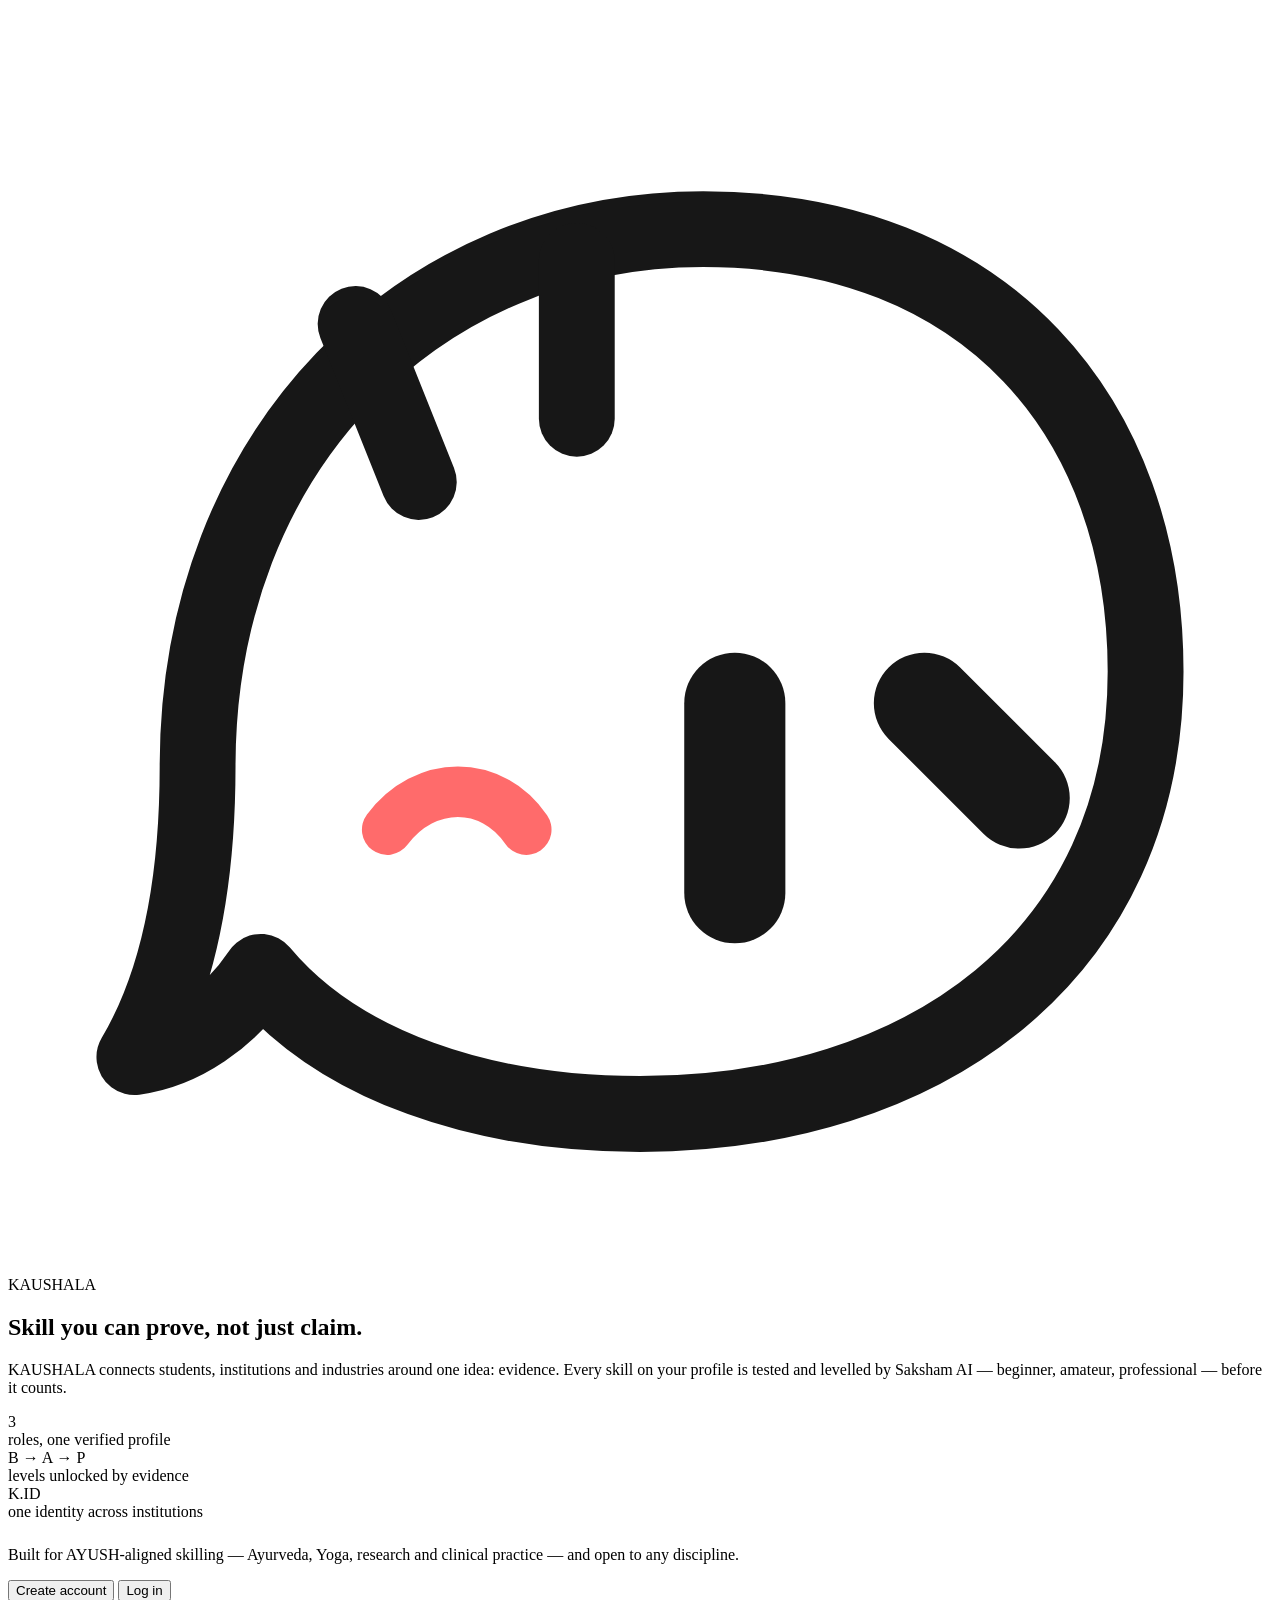
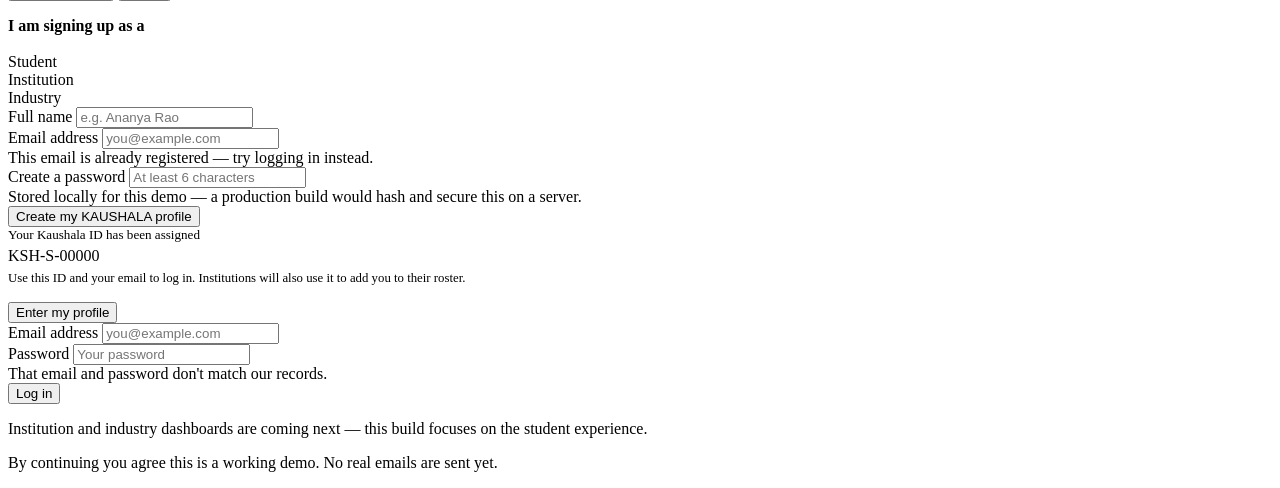
==== commit 6ab884a8: "update structure" ====
--- a/kaushala/frontend/index.html
+++ b/kaushala/frontend/index.html
@@ -1,106 +1,126 @@
-<!doctype html>
+<!DOCTYPE html>
 <html lang="en">
 <head>
-  <meta charset="UTF-8" />
-  <meta name="viewport" content="width=device-width, initial-scale=1.0" />
-  <title>Kaushala — proof-led careers</title>
-  <link rel="preconnect" href="https://fonts.googleapis.com">
-  <link rel="preconnect" href="https://fonts.gstatic.com" crossorigin>
-  <link href="https://fonts.googleapis.com/css2?family=DM+Mono:wght@400;500&family=Manrope:wght@400;500;600;700;800&display=swap" rel="stylesheet">
-  <link rel="stylesheet" href="style.css" />
+<meta charset="UTF-8" />
+<meta name="viewport" content="width=device-width, initial-scale=1.0" />
+<title>KAUSHALA — Prove your skill, not just claim it</title>
+<link rel="preconnect" href="https://fonts.googleapis.com" />
+<link href="https://fonts.googleapis.com/css2?family=Space+Grotesk:wght@500;600;700&family=Manrope:wght@500;600;700;800&display=swap" rel="stylesheet" />
+<link rel="stylesheet" href="css/style.css" />
 </head>
 <body>
-  <section id="auth" class="auth-shell">
-    <div class="auth-copy"><a class="brand"><i></i>kaushala</a><div class="eyebrow">THE PROOF-LED NETWORK</div><h1>Show the work.<br><em>Own the next step.</em></h1><p>A focused professional home for students whose skills are backed by real evidence.</p><div class="proof-points"><span>◈ Verified skills</span><span>◈ Curated opportunities</span><span>◈ Recruiter-ready portfolios</span></div></div>
-    <div class="auth-card"><div class="stepper"><b>01</b><span></span><b class="muted">02</b><span></span><b class="muted">03</b></div><p class="eyebrow">CREATE YOUR IDENTITY</p><h2>Let’s get you in.</h2><p class="subtle">One email. One K.ID. Your professional proof starts here.</p><label>Full name<input id="name" placeholder="e.g. Aryan Mehta" /></label><label>Email address<input id="email" type="email" placeholder="you@university.edu" /></label><label>I am a<select id="role"><option>Student / candidate</option><option>Recruiter / employer</option></select></label><button class="primary" id="createID">Create my K.ID <span>→</span></button><p class="tiny">By continuing, you agree to one identity per email. Repeated accounts are reviewed to protect our community.</p><p class="signin">Already have a K.ID? <a href="#" id="demoLogin">Use demo profile</a></p></div>
+
+<div class="auth-shell">
+
+  <!-- ============ Brand story ============ -->
+  <section class="auth-story">
+    <div class="brand-mark">
+      <span class="logo-badge">
+        <svg viewBox="0 0 40 40" xmlns="http://www.w3.org/2000/svg" aria-hidden="true">
+          <path d="M6 24 C6 14, 13 7, 22 7 C31 7, 36 13, 36 21 C36 30, 29 35, 20 35 C15 35, 10.5 33.5, 8 30.5 C7 32, 5.5 33, 4 33.2 C5.3 31, 6 28, 6 24 Z" fill="#FFFFFF" stroke="#171717" stroke-width="2.4" stroke-linejoin="round"/>
+          <path d="M13 15 L11 10" stroke="#171717" stroke-width="2.4" stroke-linecap="round"/>
+          <path d="M18 13 L18 8" stroke="#171717" stroke-width="2.4" stroke-linecap="round"/>
+          <path d="M23 22 v6" stroke="#171717" stroke-width="3.2" stroke-linecap="round"/>
+          <path d="M29 22 l3 3" stroke="#171717" stroke-width="3.2" stroke-linecap="round"/>
+          <path d="M12 26 c1.2-1.6 3.3-1.6 4.4 0" stroke="#FF6B6B" stroke-width="1.6" fill="none" stroke-linecap="round"/>
+        </svg>
+      </span>
+      <span>KAUSHALA</span>
+    </div>
+
+    <div>
+      <h1>Skill you can prove, not just claim.</h1>
+      <p class="lede">KAUSHALA connects students, institutions and industries around one idea: evidence. Every skill on your profile is tested and levelled by Saksham AI — beginner, amateur, professional — before it counts.</p>
+    </div>
+
+    <div>
+      <div class="story-proof">
+        <div>
+          <div class="num">3</div>
+          <div class="cap">roles, one verified profile</div>
+        </div>
+        <div>
+          <div class="num">B → A → P</div>
+          <div class="cap">levels unlocked by evidence</div>
+        </div>
+        <div>
+          <div class="num">K.ID</div>
+          <div class="cap">one identity across institutions</div>
+        </div>
+      </div>
+      <p class="story-footnote" style="margin-top:1.6rem;">Built for AYUSH-aligned skilling — Ayurveda, Yoga, research and clinical practice — and open to any discipline.</p>
+    </div>
   </section>
 
-  <main id="app" class="hidden">
-    <aside><a class="brand"><i></i>kaushala</a><div class="kid">K.ID <strong id="kidValue">KN-8240</strong><button id="copyKid" title="Copy K.ID">⧉</button></div><nav><a class="active" data-tab="overview">⌘ <span id="overviewNavLabel">Overview</span></a><a id="projectsNav" data-tab="projects">◫ <span>Projects</span></a><a id="opportunitiesNav" data-tab="opportunities">✦ <span>Opportunities</span></a><a id="evidenceNav" data-tab="evidence">◈ <span>Evidence vault</span></a></nav><div class="side-bottom"><div class="profile-mini"><div class="avatar">AM</div><span><b id="sideName">Aryan Mehta</b><small>Student</small></span><button id="signout">↗</button></div></div></aside>
-    <section class="content">
-      <header><div><p class="eyebrow">GOOD MORNING, <span id="greetingName">ARYAN</span></p><h1 id="mainHeading">Your professional signal, <em>at a glance.</em></h1></div><div class="header-actions"><button class="ghost">⌕ Search</button><button class="bell" id="notificationBell" title="Notifications">♧<i></i><b id="notificationCountBadge" class="notification-count hidden">0</b></button><button class="theme-toggle" id="themeToggle" type="button" title="Switch theme" aria-label="Switch theme"><span class="theme-icon">☾</span><span class="theme-label">Dark</span></button><button class="ghost cv-button" id="buildCV">↧ Build CV</button><button class="primary compact" id="openProject">+ Add project</button><button class="primary compact recruiter-post-header hidden" id="headerPostJob">+ Post opportunity</button></div></header>
-      <div id="overview" class="tab-panel">
-        <div id="studentOverview">
-        <section class="profile-banner"><div class="avatar large" id="bigAvatar">AM</div><div class="profile-info"><div><h2 id="profileName">Aryan Mehta <span class="verified">✓</span></h2><button class="edit-profile">Edit profile</button></div><p>Computer Science · Bengaluru, India</p><div class="tags"><span>Full-stack development</span><span>Problem solving</span><span>Product thinking</span></div></div><div class="signal"><small>PROFILE SIGNAL</small><strong>84<em>/100</em></strong><div class="meter"><i></i></div><p>Strong and growing</p></div></section>
-        <section class="github-profile" id="githubActivity">
-  <div class="github-profile-head">
-    <div class="github-profile-title">
-      <span class="github-mark">⌘</span>
-      <div>
-        <p class="eyebrow">GITHUB ACTIVITY</p>
-        <h3>aryan-builds</h3>
-        <span id="githubSummary">186 contributions in 2026</span>
+  <!-- ============ Auth form ============ -->
+  <section class="auth-panel">
+    <div class="auth-card">
+
+      <div class="auth-tabs" role="tablist">
+        <button class="auth-tab is-active" role="tab" data-target="signup-form" id="tab-signup">Create account</button>
+        <button class="auth-tab" role="tab" data-target="login-form" id="tab-login">Log in</button>
       </div>
+
+      <!-- SIGN UP -->
+      <form class="auth-form is-active" id="signup-form" novalidate>
+        <h3 style="font-family:var(--sans); font-size:1rem; margin-bottom:1.1em;">I am signing up as a</h3>
+        <div class="role-picker" id="role-picker">
+          <div class="role-opt is-selected" data-role="student" tabindex="0" role="button">Student</div>
+          <div class="role-opt" data-role="institution" tabindex="0" role="button">Institution</div>
+          <div class="role-opt" data-role="industry" tabindex="0" role="button">Industry</div>
+        </div>
+
+        <div class="field" id="signup-name-field">
+          <label for="signup-name">Full name</label>
+          <input type="text" id="signup-name" autocomplete="name" placeholder="e.g. Ananya Rao" />
+        </div>
+
+        <div class="field" id="signup-email-field">
+          <label for="signup-email">Email address</label>
+          <input type="email" id="signup-email" autocomplete="email" placeholder="you@example.com" />
+          <div class="field-error">This email is already registered — try logging in instead.</div>
+        </div>
+
+        <div class="field" id="signup-password-field">
+          <label for="signup-password">Create a password</label>
+          <input type="password" id="signup-password" autocomplete="new-password" placeholder="At least 6 characters" />
+          <div class="field-hint">Stored locally for this demo — a production build would hash and secure this on a server.</div>
+        </div>
+
+        <button type="submit" class="btn btn-primary btn-block" id="signup-submit">Create my KAUSHALA profile</button>
+
+        <div class="kid-reveal" id="kid-reveal">
+          <div style="font-size:.82rem; color:var(--text-muted); margin-bottom:.3em;">Your Kaushala ID has been assigned</div>
+          <div class="kid-value" id="kid-value">KSH-S-00000</div>
+          <div style="font-size:.8rem; color:var(--text-muted); margin-top:.5em;">Use this ID and your email to log in. Institutions will also use it to add you to their roster.</div>
+          <button class="btn btn-accent btn-block" style="margin-top:1rem;" id="go-to-profile">Enter my profile</button>
+        </div>
+      </form>
+
+      <!-- LOG IN -->
+      <form class="auth-form" id="login-form" novalidate>
+        <div class="field">
+          <label for="login-email">Email address</label>
+          <input type="email" id="login-email" autocomplete="email" placeholder="you@example.com" />
+        </div>
+        <div class="field">
+          <label for="login-password">Password</label>
+          <input type="password" id="login-password" autocomplete="current-password" placeholder="Your password" />
+          <div class="field-error" id="login-error">That email and password don't match our records.</div>
+        </div>
+        <button type="submit" class="btn btn-primary btn-block">Log in</button>
+        <p class="form-note">Institution and industry dashboards are coming next — this build focuses on the student experience.</p>
+      </form>
+
+      <p class="auth-switch">By continuing you agree this is a working demo. No real emails are sent yet.</p>
     </div>
+  </section>
 
-    <div class="github-controls" aria-label="GitHub activity controls">
-      <button type="button" class="github-view active" data-github-view="year">Year</button>
-      <button type="button" class="github-view" data-github-view="month">Month</button>
-      <select id="githubYear" aria-label="Select year">
-        <option value="2026">2026</option>
-        <option value="2025">2025</option>
-        <option value="2024">2024</option>
-      </select>
-      <select id="githubMonth" class="hidden" aria-label="Select month">
-        <option value="0">January</option>
-        <option value="1">February</option>
-        <option value="2">March</option>
-        <option value="3">April</option>
-        <option value="4">May</option>
-        <option value="5">June</option>
-        <option value="6">July</option>
-        <option value="7">August</option>
-        <option value="8" selected>September</option>
-        <option value="9">October</option>
-        <option value="10">November</option>
-        <option value="11">December</option>
-      </select>
-    </div>
-  </div>
+</div>
 
-  <div class="github-heatmap-shell">
-    <div class="github-weekdays" aria-hidden="true">
-      <span></span><span>Mon</span><span>Wed</span><span>Fri</span>
-    </div>
-    <div class="github-calendar-area">
-      <div class="github-month-labels" id="githubMonthLabels"></div>
-      <div class="heatmap" id="githubHeatmap" aria-label="GitHub contribution heatmap"></div>
-    </div>
-  </div>
+<div class="toast" id="toast"></div>
 
-  <div class="github-legend">
-    <span>Less</span>
-    <i class="level-0"></i><i class="level-1"></i><i class="level-2"></i><i class="level-3"></i><i class="level-4"></i>
-    <span>More</span>
-  </div>
-
-  <div class="github-numbers" id="githubNumbers">
-    <span><b>12</b>repositories</span>
-    <span><b>186</b>contributions</span>
-    <span><b>14</b>day streak</span>
-  </div>
-
-  <div class="github-tooltip hidden" id="githubTooltip"></div>
-
-  <a class="github-link" href="#">View GitHub ↗</a>
-</section>
-        <section class="stats"><div><small>VERIFIED SKILLS</small><strong>06</strong><span>+2 this month ↗</span></div><div><small>PROFILE VIEWS</small><strong>128</strong><span>+18% this week ↗</span></div><div><small>OPPORTUNITY MATCHES</small><strong>14</strong><span>3 new today ✦</span></div><div><small>PROJECTS SHIPPED</small><strong>04</strong><span>Across 3 categories</span></div></section>
-        <div class="grid-two"><section class="panel skill-panel"><div class="panel-title"><div><p class="eyebrow">SKILL INTELLIGENCE</p><h2>Evidence, not claims.</h2></div><button class="link-btn" data-tab="evidence">View all →</button></div><div class="skills"><div class="skill"><div class="skill-icon blue">&lt;/&gt;</div><div><b>JavaScript</b><small>Advanced · 3 credentials</small></div><div class="skill-bar"><i style="width:88%"></i></div><strong>88</strong></div><div class="skill"><div class="skill-icon orange">◉</div><div><b>React</b><small>Advanced · 2 projects</small></div><div class="skill-bar"><i style="width:82%"></i></div><strong>82</strong></div><div class="skill"><div class="skill-icon purple">⌁</div><div><b>Data structures</b><small>LeetCode verified</small></div><div class="skill-bar"><i style="width:76%"></i></div><strong>76</strong></div></div><div class="leetcode"><div><span class="lc-logo">◖</span><b>LeetCode skill map</b><small>Synced 2 hours ago</small></div><div class="lc-stats"><span><b>247</b> solved</span><span><b>1,682</b> rating</span><span><b>Top 18%</b> global</span></div><button class="arrow">→</button></div><div class="lc-chart radar-chart"><div class="chart-heading"><span>Problem-solving strengths</span><b id="radarInsight">Arrays · 84 / 100</b></div><div class="radar-wrap"><svg viewBox="0 0 360 210" role="img" aria-label="Interactive six-sided LeetCode skill radar chart"><title>LeetCode skill radar chart</title><polygon class="radar-grid" points="180,25 249.3,65 249.3,145 180,185 110.7,145 110.7,65"/><polygon class="radar-grid mid" points="180,65 214.6,85 214.6,125 180,145 145.4,125 145.4,85"/><path class="radar-axis" d="M180 105V25M180 105L249.3 65M180 105L249.3 145M180 105V185M180 105L110.7 145M180 105L110.7 65"/><polygon class="radar-data" points="180,37.8 229.9,76.2 227.1,132.2 180,165.8 136.4,130.2 125.3,73.4"/><g class="radar-nodes"><circle data-skill="Arrays" data-score="84" cx="180" cy="37.8" r="6"/><circle data-skill="Strings" data-score="72" cx="229.9" cy="76.2" r="6"/><circle data-skill="Hashing" data-score="68" cx="227.1" cy="132.2" r="6"/><circle data-skill="Trees" data-score="76" cx="180" cy="165.8" r="6"/><circle data-skill="Dynamic programming" data-score="63" cx="136.4" cy="130.2" r="6"/><circle data-skill="Graphs" data-score="79" cx="125.3" cy="73.4" r="6"/></g><g class="radar-labels"><text x="180" y="15">Arrays</text><text x="273" y="56">Strings</text><text x="274" y="157">Hashing</text><text x="180" y="205">Trees</text><text x="49" y="157">DP</text><text x="52" y="56">Graphs</text></g></svg><div class="radar-list"><button data-skill="Arrays" data-score="84" class="active">Arrays <b>84</b></button><button data-skill="Strings" data-score="72">Strings <b>72</b></button><button data-skill="Hashing" data-score="68">Hashing <b>68</b></button><button data-skill="Trees" data-score="76">Trees <b>76</b></button><button data-skill="Dynamic programming" data-score="63">Dynamic programming <b>63</b></button><button data-skill="Graphs" data-score="79">Graphs <b>79</b></button></div></div><div class="difficulty"><span><i></i> Easy <b>118</b></span><span><i></i> Medium <b>101</b></span><span><i></i> Hard <b>28</b></span></div></div></section>
-          <section class="panel opportunity-panel"><div class="panel-title"><div><p class="eyebrow">FOR YOU</p><h2>Top matches</h2></div><button class="link-btn" data-tab="opportunities">Explore all →</button></div><article><div class="company coral">N</div><div><b>Frontend Engineering Intern</b><p>Nova Labs · Remote</p><span>92% match</span></div><button class="save">♡</button></article><article><div class="company mint">C</div><div><b>Product Builder Fellowship</b><p>Canvas · Bengaluru</p><span>87% match</span></div><button class="save">♡</button></article><article><div class="company lilac">S</div><div><b>Full-stack Intern</b><p>Supercell · Hybrid</p><span>84% match</span></div><button class="save">♡</button></article></section></div>
-        <section class="panel projects-preview"><div class="panel-title"><div><p class="eyebrow">FEATURED WORK</p><h2>Projects with context.</h2></div><button class="link-btn" data-tab="projects">See all projects →</button></div><div id="projectCards" class="project-cards"></div></section>
-        </div>
-        <section id="recruiterDashboard" class="recruiter-dashboard hidden" aria-label="Recruiter dashboard"></section>
-      </div>
-      <div id="projects" class="tab-panel hidden"><div class="tab-head"><div><p class="eyebrow">PORTFOLIO</p><h1>Work that speaks.</h1><p class="subtle">Every project carries its category, source, and visibility.</p></div><button class="primary compact" id="openProject2">+ Add project</button></div><div id="allProjects" class="all-projects"></div></div>
-      <div id="opportunities" class="tab-panel hidden"><div class="tab-head"><div><p class="eyebrow">OPPORTUNITIES</p><h1>Made for your momentum.</h1><p class="subtle" id="opportunitySubtitle">Matched to your verified skills, interests, and project categories.</p></div><div class="header-actions"><button class="ghost">⚙ Match settings</button><button class="primary compact hidden" id="openJob">+ Post opportunity</button></div></div><div id="recruiterGate" class="recruiter-gate hidden"><div class="gate-icon">✓</div><div><p class="eyebrow">RECRUITER ACCESS</p><h3>Become a verified hiring partner.</h3><p>Posting is reserved for established recruiters to keep every opportunity credible for students.</p><ul><li>100+ completed recruitments</li><li>Employment at a recognized company</li></ul></div><button class="primary compact" id="openVerify">Verify recruiter status →</button></div><div class="filters" id="oppFilters"><button class="selected" data-filter="all">Best matches</button><button data-filter="internship">Internships</button><button data-filter="project">Project-based</button><button data-filter="experience">Experience-based</button><button data-filter="remote">Remote</button><button data-filter="Technology">Technology</button><button data-filter="Education">Education</button><button data-filter="AI/ML">AI/ML</button></div><div id="notificationStrip" class="notification-strip hidden"></div><div id="oppList" class="opportunity-list"></div></div>
-      <div id="evidence" class="tab-panel hidden"><div class="tab-head"><div><p class="eyebrow">EVIDENCE VAULT</p><h1>Proof behind every skill.</h1><p class="subtle">Credentials and linked project repositories—organized for review.</p></div><button class="primary compact">+ Add evidence</button></div><div class="evidence-grid"><section class="panel"><h2>Credentials</h2><div class="credential"><span>JS</span><div><b>Meta Front-End Developer</b><p>Coursera · Issued May 2026</p></div><a>View ↗</a></div><div class="credential"><span>AW</span><div><b>AWS Cloud Practitioner</b><p>Amazon Web Services · Issued Feb 2026</p></div><a>View ↗</a></div></section><section class="panel"><h2>Repository evidence</h2><div class="credential"><span>↗</span><div><b>Cartly source repository</b><p>Linked to E-commerce project · Public</p></div><a>Open ↗</a></div><div class="credential"><span>↗</span><div><b>StudyFlow source repository</b><p>Linked to Education project · Recruiters only</p></div><a>Open ↗</a></div></section></div></div>
-    </section>
-  </main>
-  <div id="modal" class="modal hidden"><div class="modal-card"><button class="close" id="closeModal">×</button><p class="eyebrow">ADD TO PORTFOLIO</p><h2>Show what you built.</h2><label>Project name<input id="projectName" placeholder="e.g. Campus Cart" /></label><label>Category<select id="projectCategory"><option>E-commerce</option><option>Technology</option><option>Education</option><option>Health</option><option>Climate</option></select></label><label>Repository URL<input id="projectRepo" placeholder="github.com/yourname/project" /></label><label>Who can see it?<select id="projectVisibility"><option>Public</option><option>Recruiters only</option><option>Private</option></select></label><button class="primary" id="saveProject">Add project <span>→</span></button></div></div>
-  <div id="jobModal" class="modal hidden"><div class="modal-card"><button class="close" id="closeJobModal">×</button><p class="eyebrow">RECRUITER STUDIO</p><h2>Post an opportunity.</h2><label>Role title<input id="jobTitle" placeholder="e.g. Product Engineering Intern" /></label><label>Organization<input id="jobCompany" placeholder="Your company" /></label><label>Opportunity type<select id="jobType"><option>Project-based</option><option>Experience-based</option></select></label><label>Job role<select id="jobRole"><option>AI/ML</option><option>Software Development</option><option>Frontend Development</option><option>Backend Development</option><option>Data Science</option><option>Product / Design</option><option>Cybersecurity</option><option>Cloud / DevOps</option></select></label><label>Domain / category<select id="jobCategory"><option>Technology</option><option>AI/ML</option><option>E-commerce</option><option>Education</option><option>Health</option><option>Climate</option><option>FinTech</option><option>Social Impact</option></select></label><label>Work style<select id="jobLocation"><option>Remote</option><option>Hybrid</option><option>On-site</option></select></label><label>Short description<textarea id="jobDescription" rows="3" placeholder="What will the student work on?"></textarea></label><button class="primary" id="saveJob">Publish opportunity <span>→</span></button></div></div>
-  <div id="verifyModal" class="modal hidden"><div class="modal-card"><button class="close" id="closeVerifyModal">×</button><p class="eyebrow">RECRUITER VERIFICATION</p><h2>Build trust before you post.</h2><p class="subtle">Kaushala verifies established hiring partners before their opportunities appear to students.</p><label>Recognized company<input id="verifyCompany" placeholder="e.g. Acme Technologies" /></label><label>Completed recruitments<select id="hireCount"><option value="0">Select a range</option><option value="100">100–249 hires</option><option value="250">250–499 hires</option><option value="500">500+ hires</option></select></label><label class="check-label"><input id="attest" type="checkbox" /> I confirm these details are accurate and can be verified.</label><button class="primary" id="verifyRecruiter">Request verified recruiter badge <span>→</span></button><p class="tiny">Production verification should validate company employment and hiring history through trusted records.</p></div></div>
-  <div id="cvModal" class="modal hidden"><div class="modal-card cv-modal"><button class="close" id="closeCVModal">×</button><p class="eyebrow">AUTOMATIC CV BUILDER</p><h2>Your CV is ready.</h2><p class="subtle">Generated from your verified profile, projects, credentials, and coding performance.</p><div id="cvPreview" class="cv-preview"></div><div class="cv-actions"><button class="ghost" id="printCV">⎙ Print / Save PDF</button><button class="primary compact" id="downloadCV">↧ Download .doc</button></div></div></div>
-  <div id="toast" class="toast hidden"></div>
-  <script src="app.js"></script>
+<script src="js/data.js"></script>
+<script src="js/auth.js"></script>
 </body>
-</html>+</html>
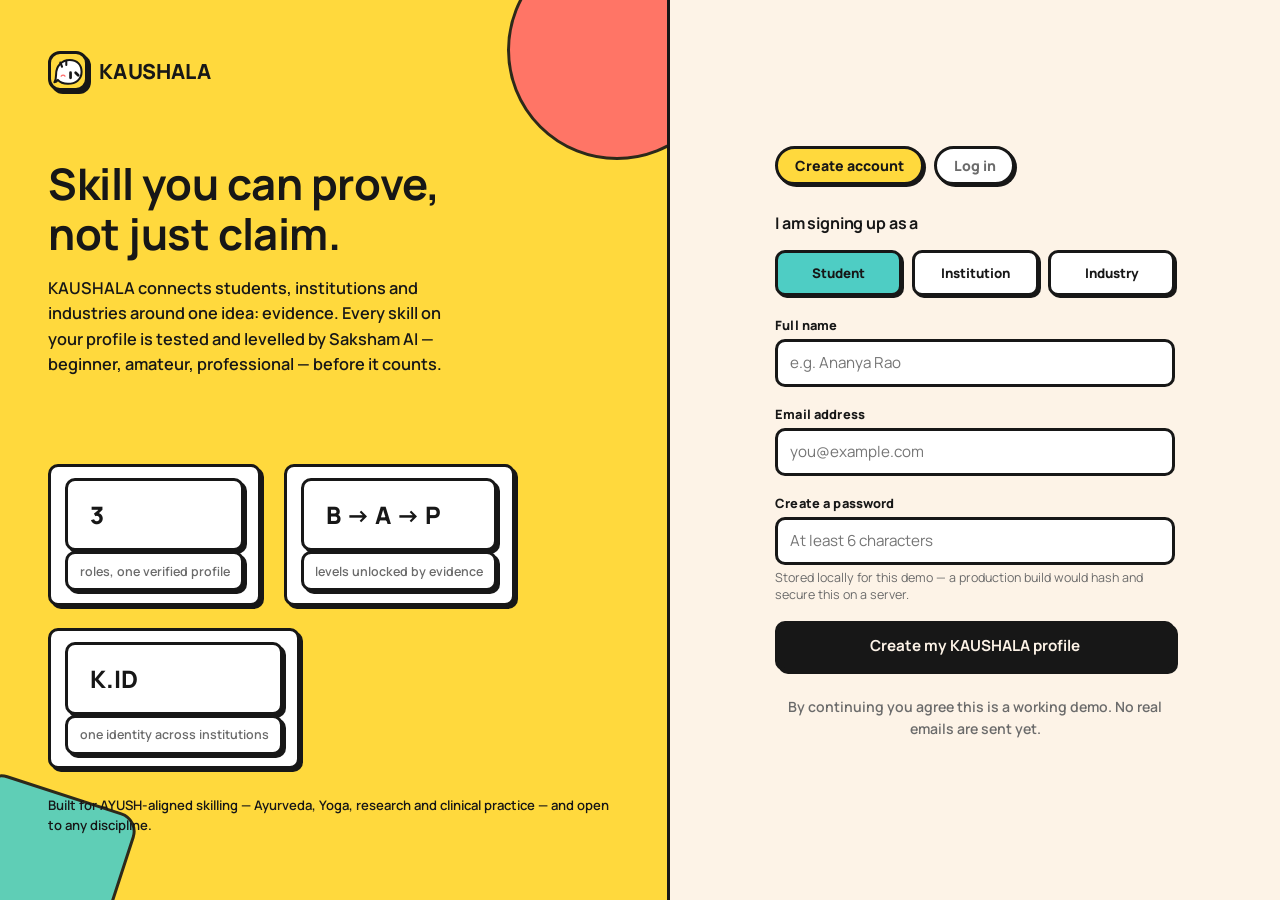
==== commit b9c79b06: "create industry and instituition profile" ====
--- a/kaushala/frontend/index.html
+++ b/kaushala/frontend/index.html
@@ -6,7 +6,7 @@
 <title>KAUSHALA — Prove your skill, not just claim it</title>
 <link rel="preconnect" href="https://fonts.googleapis.com" />
 <link href="https://fonts.googleapis.com/css2?family=Space+Grotesk:wght@500;600;700&family=Manrope:wght@500;600;700;800&display=swap" rel="stylesheet" />
-<link rel="stylesheet" href="css/style.css" />
+<link rel="stylesheet" href="css/style%20(2).css" />
 </head>
 <body>
 
@@ -120,7 +120,7 @@
 
 <div class="toast" id="toast"></div>
 
-<script src="js/data.js"></script>
+<script src="js/data (2).js"></script>
 <script src="js/auth.js"></script>
 </body>
 </html>
